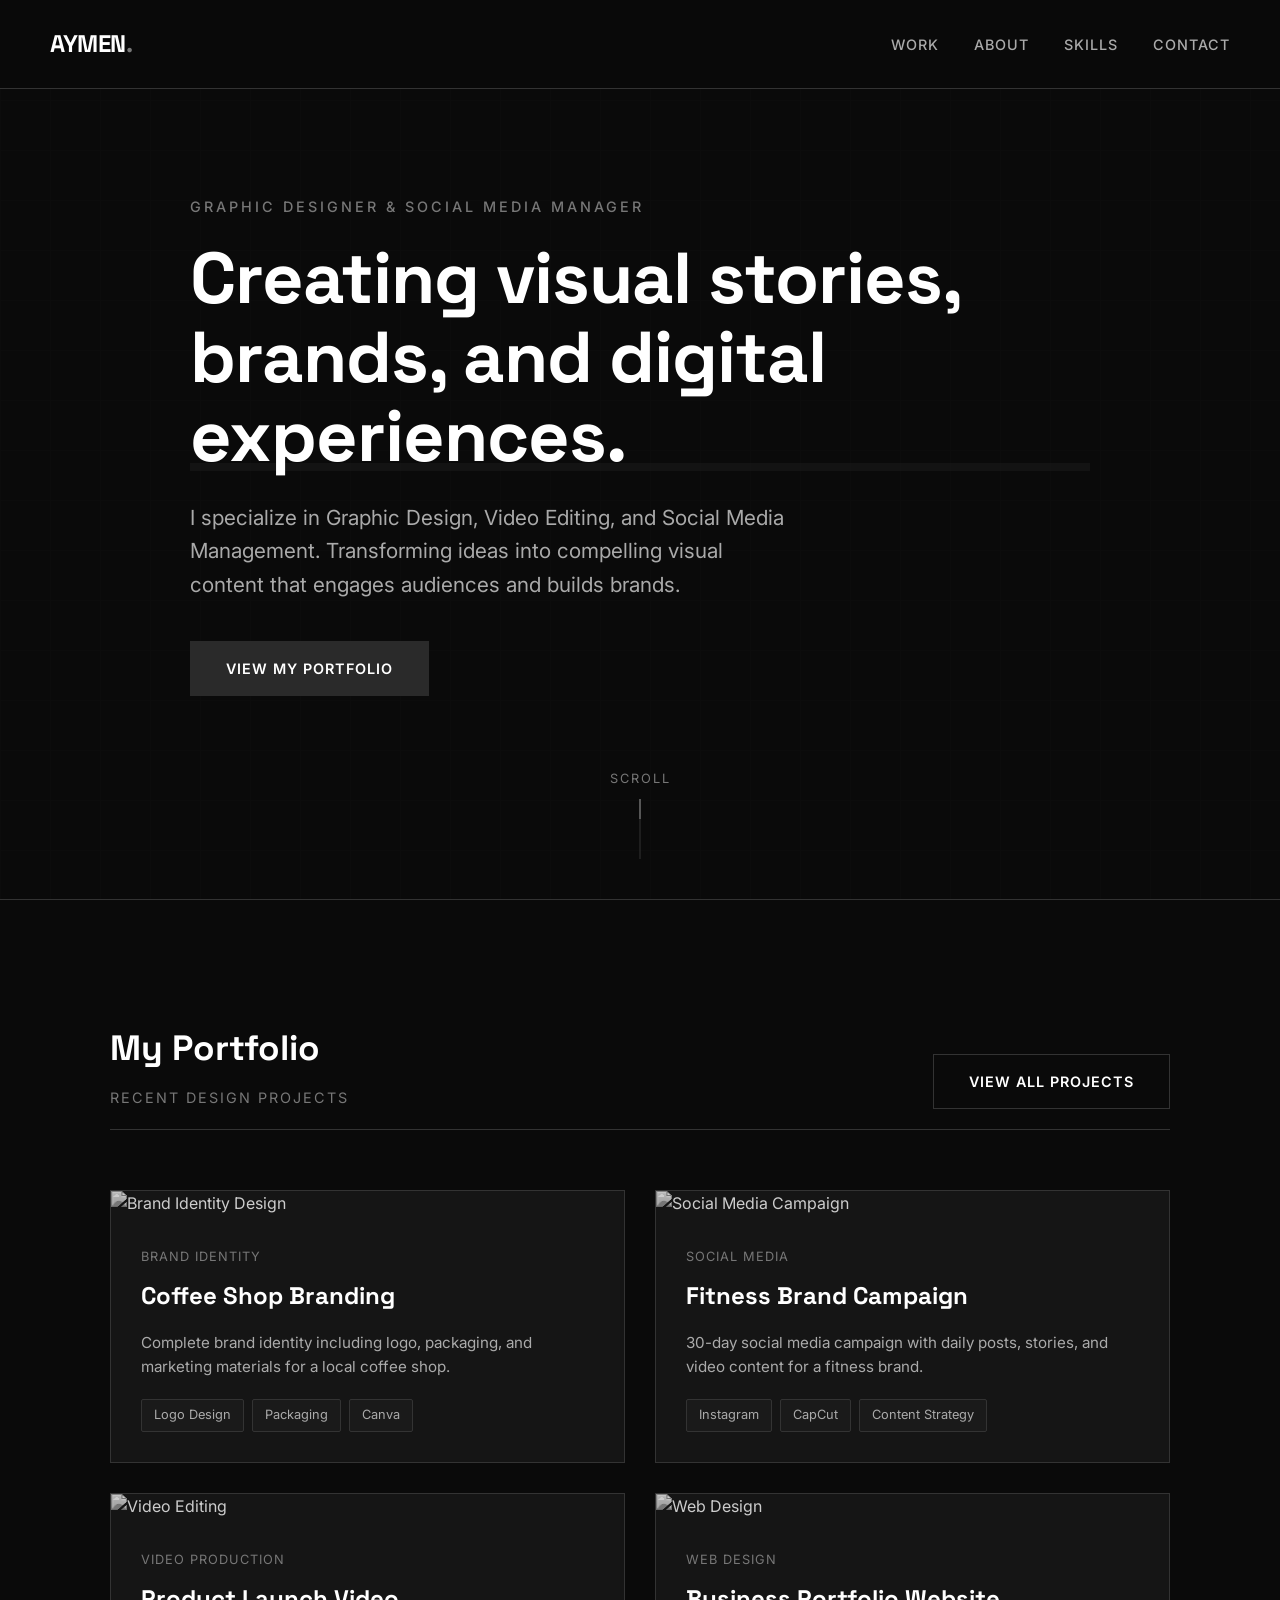
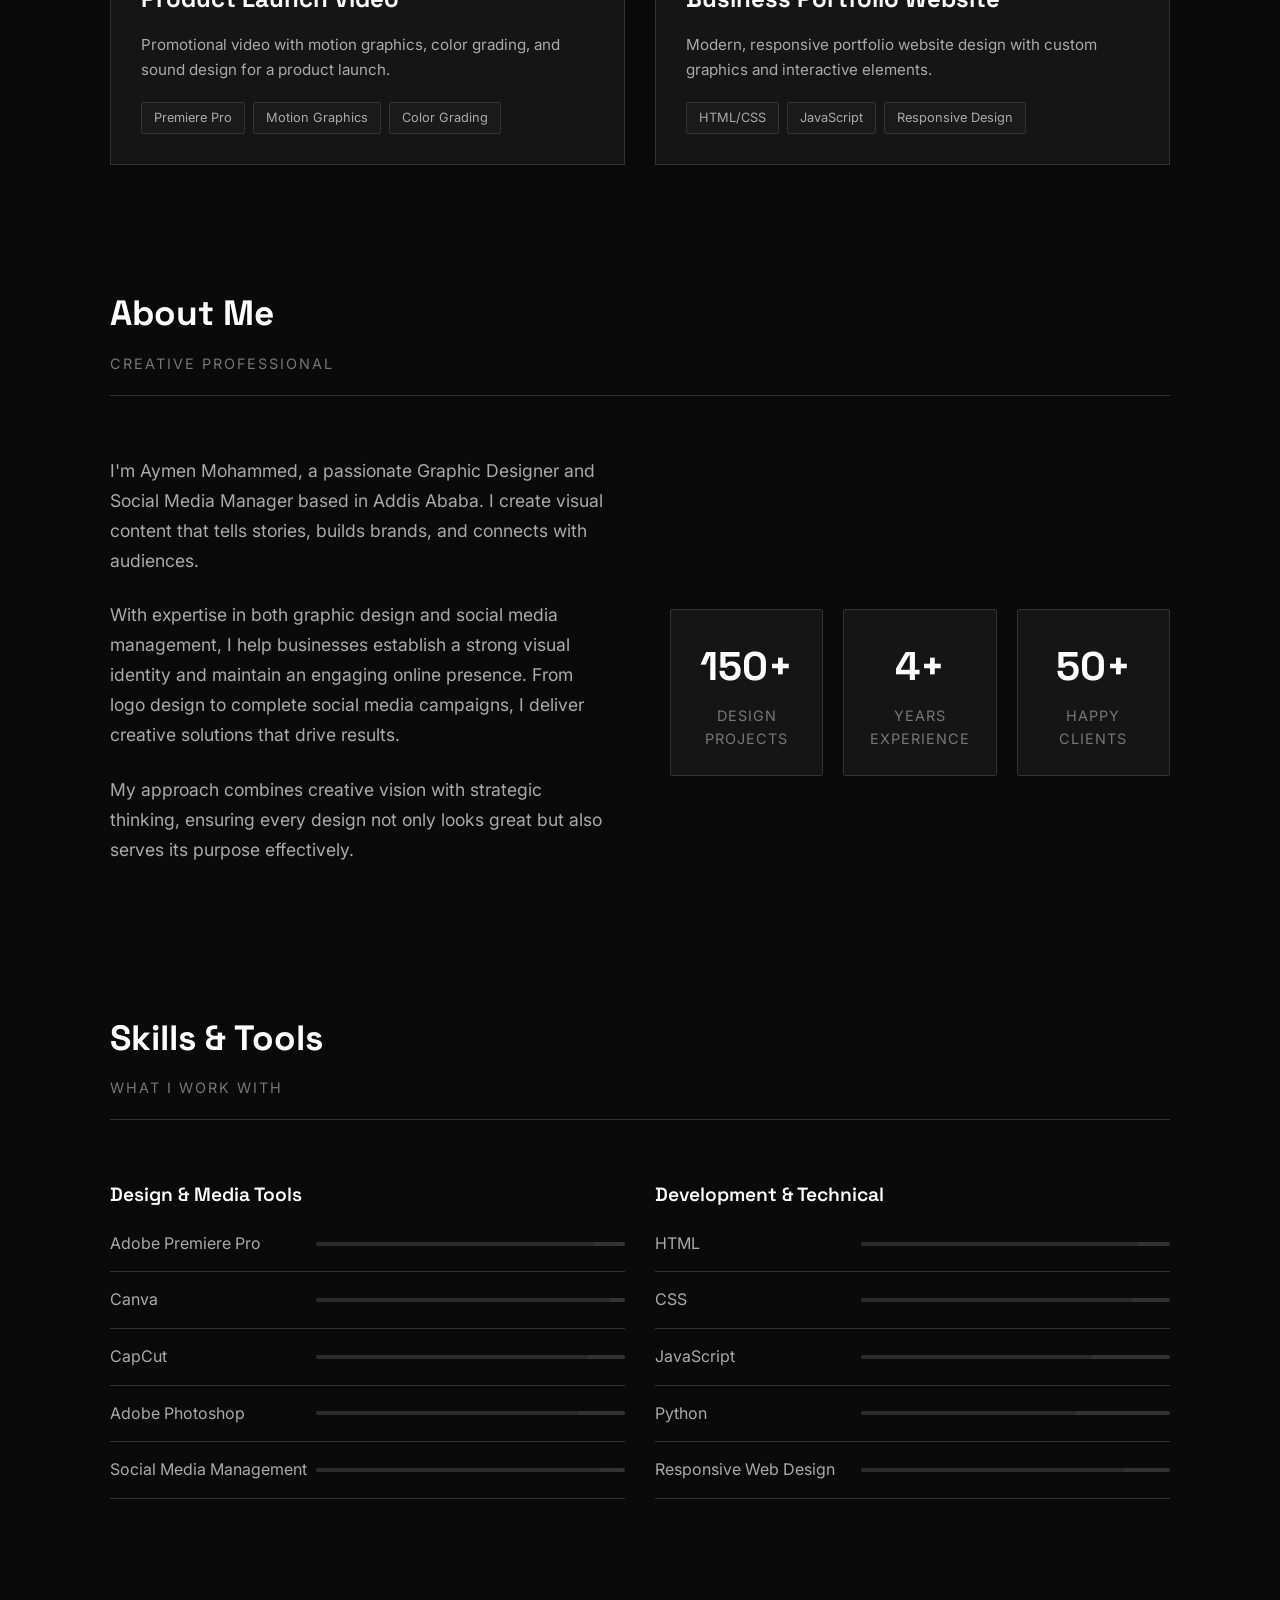
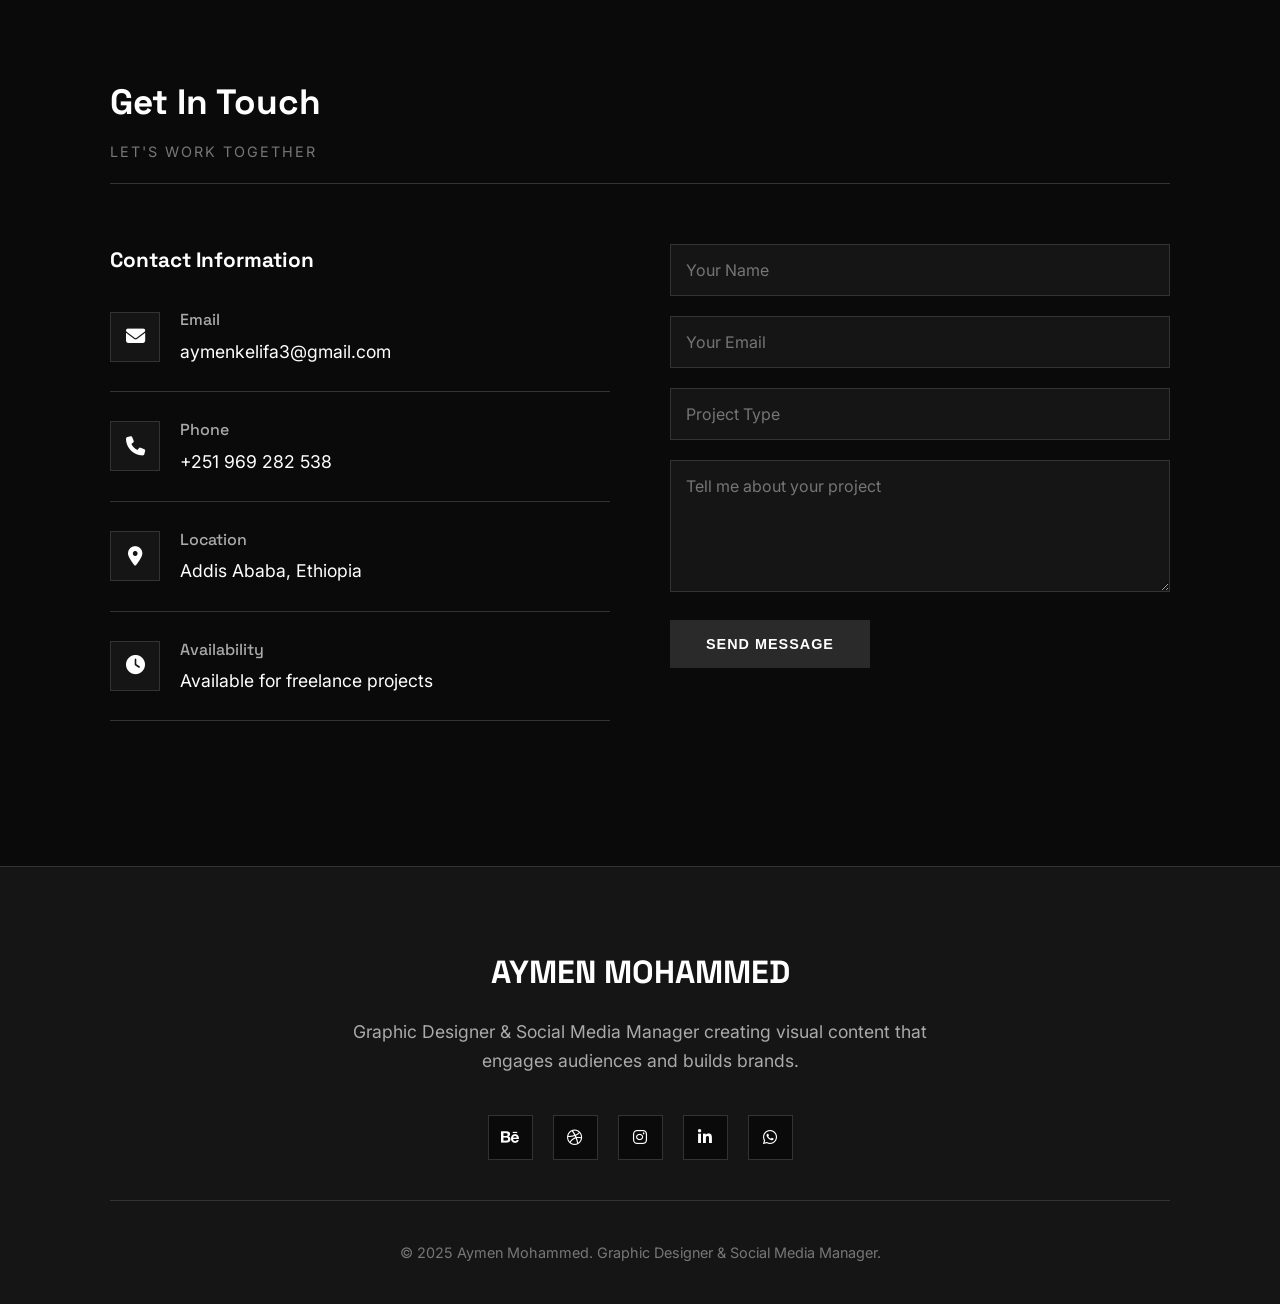
==== index.html @ 3aac5a18 "Add files via upload" ====
<!DOCTYPE html>
<html lang="en">
<head>
  <meta charset="UTF-8" />
  <meta name="viewport" content="width=device-width, initial-scale=1.0" />
  <title>Aymen Mohammed | Graphic Designer & Social Media Manager</title>
  
  <!-- Google Fonts -->
  <link href="https://fonts.googleapis.com/css2?family=Inter:wght@300;400;500;600;700;800&display=swap" rel="stylesheet">
  <link href="https://fonts.googleapis.com/css2?family=Space+Grotesk:wght@400;500;600;700&display=swap" rel="stylesheet">
  <!-- Font Awesome Icons -->
  <link rel="stylesheet" href="https://cdnjs.cloudflare.com/ajax/libs/font-awesome/6.4.0/css/all.min.css">
  
  <style>
    /* ===== MONOCHROMATIC PORTFOLIO CSS ===== */
    
    * {
      margin: 0;
      padding: 0;
      box-sizing: border-box;
    }

    :root {
      --primary: #2a2a2a;
      --primary-light: #3a3a3a;
      --primary-dark: #1a1a1a;
      --accent: #4a4a4a;
      --text-primary: #ffffff;
      --text-secondary: #aaaaaa;
      --text-tertiary: #777777;
      --bg-dark: #0a0a0a;
      --bg-card: #151515;
      --border-color: #333333;
      --shadow-color: rgba(0, 0, 0, 0.3);
      --gradient-primary: linear-gradient(135deg, #2a2a2a 0%, #1a1a1a 100%);
      --gradient-accent: linear-gradient(135deg, #3a3a3a 0%, #2a2a2a 100%);
    }

    body {
      background: var(--bg-dark);
      color: var(--text-primary);
      overflow-x: hidden;
      scroll-behavior: smooth;
      font-family: 'Inter', sans-serif;
      line-height: 1.6;
    }

    h1, h2, h3, h4, .logo {
      font-family: 'Space Grotesk', sans-serif;
      font-weight: 700;
    }

    /* ===== ENHANCED ANIMATIONS ===== */
    
    @keyframes fadeIn {
      from { opacity: 0; transform: translateY(20px); }
      to { opacity: 1; transform: translateY(0); }
    }

    @keyframes fadeInUp {
      from { opacity: 0; transform: translateY(30px); }
      to { opacity: 1; transform: translateY(0); }
    }

    @keyframes slideInLeft {
      from { opacity: 0; transform: translateX(-40px); }
      to { opacity: 1; transform: translateX(0); }
    }

    @keyframes float {
      0%, 100% { transform: translateY(0); }
      50% { transform: translateY(-10px); }
    }

    @keyframes gradientShift {
      0% { background-position: 0% 50%; }
      50% { background-position: 100% 50%; }
      100% { background-position: 0% 50%; }
    }

    @keyframes pulse {
      0%, 100% { opacity: 1; }
      50% { opacity: 0.7; }
    }

    /* ===== LOADING SCREEN ===== */
    
    .loading-screen {
      position: fixed;
      top: 0;
      left: 0;
      width: 100%;
      height: 100%;
      background: var(--bg-dark);
      display: flex;
      flex-direction: column;
      justify-content: center;
      align-items: center;
      z-index: 9999;
      transition: opacity 0.5s, visibility 0.5s;
    }

    .loader {
      width: 50px;
      height: 50px;
      border: 2px solid var(--border-color);
      border-top-color: var(--text-primary);
      border-radius: 50%;
      animation: spin 1s linear infinite;
      margin-bottom: 20px;
    }

    @keyframes spin {
      to { transform: rotate(360deg); }
    }

    .loading-text {
      font-size: 0.9rem;
      color: var(--text-tertiary);
      letter-spacing: 4px;
      text-transform: uppercase;
    }

    /* ===== NAVIGATION ===== */
    
    .navbar {
      position: fixed;
      top: 0;
      width: 100%;
      padding: 25px 50px;
      display: flex;
      justify-content: space-between;
      align-items: center;
      z-index: 1000;
      background: rgba(10, 10, 10, 0.95);
      backdrop-filter: blur(10px);
      border-bottom: 1px solid var(--border-color);
      transition: all 0.3s ease;
    }

    .navbar.scrolled {
      padding: 18px 50px;
      background: rgba(10, 10, 10, 0.98);
    }

    .logo {
      font-size: 1.5rem;
      font-weight: 800;
      color: var(--text-primary);
      text-decoration: none;
      letter-spacing: -0.5px;
    }

    .logo span {
      color: var(--text-tertiary);
    }

    .nav-links {
      display: flex;
      gap: 35px;
    }

    .nav-link {
      color: var(--text-secondary);
      text-decoration: none;
      font-weight: 500;
      font-size: 0.9rem;
      position: relative;
      padding: 5px 0;
      transition: color 0.3s ease;
      text-transform: uppercase;
      letter-spacing: 1px;
    }

    .nav-link::after {
      content: '';
      position: absolute;
      bottom: 0;
      left: 0;
      width: 0;
      height: 1px;
      background: var(--text-primary);
      transition: width 0.3s ease;
    }

    .nav-link:hover {
      color: var(--text-primary);
    }

    .nav-link:hover::after {
      width: 100%;
    }

    /* ===== ENHANCED HEADER ===== */
    
    header {
      background: var(--bg-dark);
      color: var(--text-primary);
      text-align: left;
      display: flex;
      justify-content: center;
      align-items: center;
      height: 100vh;
      padding: 0 50px;
      position: relative;
      overflow: hidden;
      border-bottom: 1px solid var(--border-color);
    }

    .header-content {
      max-width: 900px;
      position: relative;
      z-index: 2;
    }

    .header-subtitle {
      font-size: 0.9rem;
      color: var(--text-tertiary);
      text-transform: uppercase;
      letter-spacing: 3px;
      margin-bottom: 20px;
      font-weight: 500;
    }

    header h1 {
      font-size: 4.5rem;
      font-weight: 800;
      line-height: 1.1;
      margin-bottom: 25px;
      color: var(--text-primary);
      letter-spacing: -1px;
    }

    .header-highlight {
      position: relative;
      display: inline-block;
    }

    .header-highlight::after {
      content: '';
      position: absolute;
      bottom: 5px;
      left: 0;
      width: 100%;
      height: 8px;
      background: var(--primary);
      opacity: 0.3;
      z-index: -1;
    }

    header p {
      font-size: 1.3rem;
      color: var(--text-secondary);
      max-width: 600px;
      margin-bottom: 40px;
      line-height: 1.6;
    }

    /* Background grid pattern */
    .grid-pattern {
      position: absolute;
      top: 0;
      left: 0;
      width: 100%;
      height: 100%;
      background-image: 
        linear-gradient(var(--border-color) 1px, transparent 1px),
        linear-gradient(90deg, var(--border-color) 1px, transparent 1px);
      background-size: 50px 50px;
      opacity: 0.05;
      pointer-events: none;
    }

    /* Scroll indicator */
    .scroll-indicator {
      position: absolute;
      bottom: 40px;
      left: 50%;
      transform: translateX(-50%);
      display: flex;
      flex-direction: column;
      align-items: center;
      color: var(--text-tertiary);
      font-size: 0.8rem;
      text-transform: uppercase;
      letter-spacing: 2px;
      cursor: pointer;
    }

    .scroll-indicator .line {
      width: 1px;
      height: 60px;
      background: var(--border-color);
      margin-top: 10px;
      position: relative;
      overflow: hidden;
    }

    .scroll-indicator .line::after {
      content: '';
      position: absolute;
      top: 0;
      left: 0;
      width: 100%;
      height: 20px;
      background: var(--text-primary);
      animation: scrollLine 2s infinite;
    }

    @keyframes scrollLine {
      0% { top: -20px; }
      100% { top: 60px; }
    }

    /* ===== SECTIONS ===== */
    
    .section {
      max-width: 1100px;
      margin: 120px auto;
      padding: 0 20px;
      opacity: 0;
      transform: translateY(40px);
      transition: all 0.8s cubic-bezier(0.215, 0.61, 0.355, 1);
    }

    .section.visible {
      opacity: 1;
      transform: translateY(0);
    }

    .section-header {
      display: flex;
      justify-content: space-between;
      align-items: flex-end;
      margin-bottom: 60px;
      border-bottom: 1px solid var(--border-color);
      padding-bottom: 20px;
    }

    .section h2 {
      font-size: 2.2rem;
      font-weight: 800;
      color: var(--text-primary);
    }

    .section-subtitle {
      color: var(--text-tertiary);
      font-size: 0.9rem;
      text-transform: uppercase;
      letter-spacing: 2px;
      margin-top: 10px;
    }

    /* ===== ABOUT SECTION ===== */
    
    .about-content {
      display: grid;
      grid-template-columns: 1fr 1fr;
      gap: 60px;
      align-items: center;
    }

    .about-text p {
      font-size: 1.1rem;
      color: var(--text-secondary);
      margin-bottom: 25px;
      line-height: 1.7;
    }

    .stats-grid {
      display: grid;
      grid-template-columns: repeat(3, 1fr);
      gap: 20px;
      margin-top: 40px;
    }

    .stat-item {
      text-align: center;
      padding: 25px 15px;
      background: var(--bg-card);
      border: 1px solid var(--border-color);
      border-radius: 2px;
      transition: all 0.3s ease;
    }

    .stat-item:hover {
      transform: translateY(-5px);
      border-color: var(--primary-light);
    }

    .stat-number {
      font-size: 2.5rem;
      font-weight: 800;
      color: var(--text-primary);
      margin-bottom: 5px;
      font-family: 'Space Grotesk', sans-serif;
    }

    .stat-label {
      font-size: 0.9rem;
      color: var(--text-tertiary);
      text-transform: uppercase;
      letter-spacing: 1px;
    }

    /* ===== SKILLS SECTION ===== */
    
    .skills-grid {
      display: grid;
      grid-template-columns: repeat(2, 1fr);
      gap: 30px;
    }

    .skill-category {
      margin-bottom: 40px;
    }

    .skill-category h3 {
      font-size: 1.2rem;
      margin-bottom: 20px;
      color: var(--text-primary);
      font-weight: 600;
    }

    .skill-item {
      display: flex;
      justify-content: space-between;
      align-items: center;
      margin-bottom: 15px;
      padding-bottom: 15px;
      border-bottom: 1px solid var(--border-color);
    }

    .skill-name {
      color: var(--text-secondary);
      font-size: 1rem;
    }

    .skill-bar {
      width: 60%;
      height: 4px;
      background: var(--border-color);
      border-radius: 2px;
      overflow: hidden;
    }

    .skill-level {
      height: 100%;
      background: var(--primary);
      border-radius: 2px;
      transform-origin: left;
      transform: scaleX(0);
      transition: transform 1.5s ease;
    }

    .section.visible .skill-level {
      transform: scaleX(1);
    }

    /* ===== PROJECTS SECTION ===== */
    
    .project-grid {
      display: grid;
      grid-template-columns: repeat(2, 1fr);
      gap: 30px;
    }

    .project-card {
      background: var(--bg-card);
      border: 1px solid var(--border-color);
      transition: all 0.4s ease;
      overflow: hidden;
      position: relative;
    }

    .project-card:hover {
      transform: translateY(-10px);
      border-color: var(--primary-light);
    }

    .project-image {
      width: 100%;
      height: 250px;
      object-fit: cover;
      filter: grayscale(100%) brightness(0.8);
      transition: all 0.5s ease;
    }

    .project-card:hover .project-image {
      filter: grayscale(0%) brightness(1);
    }

    .project-content {
      padding: 30px;
    }

    .project-category {
      color: var(--text-tertiary);
      font-size: 0.8rem;
      text-transform: uppercase;
      letter-spacing: 1px;
      margin-bottom: 10px;
      display: block;
    }

    .project-title {
      font-size: 1.5rem;
      color: var(--text-primary);
      margin-bottom: 15px;
      font-weight: 700;
    }

    .project-description {
      color: var(--text-secondary);
      font-size: 0.95rem;
      line-height: 1.6;
      margin-bottom: 20px;
    }

    .project-tags {
      display: flex;
      flex-wrap: wrap;
      gap: 8px;
    }

    .project-tag {
      background: var(--primary-dark);
      color: var(--text-secondary);
      padding: 5px 12px;
      font-size: 0.8rem;
      border-radius: 2px;
      border: 1px solid var(--border-color);
    }

    /* ===== CONTACT SECTION ===== */
    
    .contact-container {
      display: grid;
      grid-template-columns: 1fr 1fr;
      gap: 60px;
    }

    .contact-info h3 {
      font-size: 1.3rem;
      margin-bottom: 30px;
      color: var(--text-primary);
    }

    .contact-method {
      display: flex;
      align-items: center;
      margin-bottom: 25px;
      padding-bottom: 25px;
      border-bottom: 1px solid var(--border-color);
    }

    .contact-icon {
      width: 50px;
      height: 50px;
      background: var(--bg-card);
      border: 1px solid var(--border-color);
      display: flex;
      align-items: center;
      justify-content: center;
      margin-right: 20px;
      font-size: 1.2rem;
      color: var(--text-primary);
    }

    .contact-details h4 {
      font-size: 1rem;
      margin-bottom: 5px;
      color: var(--text-secondary);
      font-weight: 500;
    }

    .contact-details p {
      color: var(--text-primary);
      font-size: 1.1rem;
    }

    /* Contact Form */
    .contact-form input,
    .contact-form textarea {
      width: 100%;
      padding: 15px;
      margin-bottom: 20px;
      background: var(--bg-card);
      border: 1px solid var(--border-color);
      color: var(--text-primary);
      font-family: 'Inter', sans-serif;
      font-size: 1rem;
      transition: all 0.3s ease;
    }

    .contact-form input:focus,
    .contact-form textarea:focus {
      outline: none;
      border-color: var(--primary-light);
    }

    /* ===== BUTTONS ===== */
    
    .btn {
      display: inline-block;
      padding: 15px 35px;
      background: transparent;
      color: var(--text-primary);
      border: 1px solid var(--border-color);
      font-size: 0.9rem;
      font-weight: 600;
      cursor: pointer;
      transition: all 0.3s ease;
      text-decoration: none;
      text-transform: uppercase;
      letter-spacing: 1px;
      position: relative;
      overflow: hidden;
    }

    .btn:hover {
      background: var(--primary);
      border-color: var(--primary);
      transform: translateY(-3px);
    }

    .btn-primary {
      background: var(--primary);
      border-color: var(--primary);
    }

    .btn-primary:hover {
      background: var(--primary-light);
      border-color: var(--primary-light);
    }

    /* ===== FOOTER ===== */
    
    footer {
      padding: 80px 0 40px;
      background: var(--bg-card);
      border-top: 1px solid var(--border-color);
      text-align: center;
    }

    .footer-content {
      max-width: 1100px;
      margin: 0 auto;
      padding: 0 20px;
    }

    .footer-logo {
      font-size: 2rem;
      font-weight: 800;
      margin-bottom: 20px;
      font-family: 'Space Grotesk', sans-serif;
    }

    .footer-tagline {
      color: var(--text-secondary);
      font-size: 1.1rem;
      max-width: 600px;
      margin: 0 auto 40px;
    }

    .social-links {
      display: flex;
      justify-content: center;
      gap: 20px;
      margin-bottom: 40px;
    }

    .social-link {
      width: 45px;
      height: 45px;
      background: var(--bg-dark);
      border: 1px solid var(--border-color);
      display: flex;
      align-items: center;
      justify-content: center;
      color: var(--text-primary);
      text-decoration: none;
      transition: all 0.3s ease;
    }

    .social-link:hover {
      background: var(--primary);
      transform: translateY(-5px);
    }

    .copyright {
      color: var(--text-tertiary);
      font-size: 0.9rem;
      padding-top: 40px;
      border-top: 1px solid var(--border-color);
    }

    /* ===== RESPONSIVE DESIGN ===== */
    
    @media (max-width: 1024px) {
      header h1 {
        font-size: 3.5rem;
      }
      
      .about-content,
      .contact-container {
        grid-template-columns: 1fr;
      }
      
      .skills-grid {
        grid-template-columns: 1fr;
      }
    }

    @media (max-width: 768px) {
      .navbar {
        padding: 20px 25px;
      }
      
      .nav-links {
        display: none;
      }
      
      header {
        padding: 0 25px;
        text-align: center;
      }
      
      header h1 {
        font-size: 2.8rem;
      }
      
      .header-content {
        text-align: center;
      }
      
      .section {
        margin: 80px auto;
      }
      
      .project-grid {
        grid-template-columns: 1fr;
      }
      
      .stats-grid {
        grid-template-columns: repeat(2, 1fr);
      }
    }

    @media (max-width: 480px) {
      header h1 {
        font-size: 2.2rem;
      }
      
      .section h2 {
        font-size: 1.8rem;
      }
      
      .stats-grid {
        grid-template-columns: 1fr;
      }
      
      .btn {
        padding: 12px 25px;
      }
    }

    /* ===== CUSTOM SCROLLBAR ===== */
    
    ::-webkit-scrollbar {
      width: 10px;
    }

    ::-webkit-scrollbar-track {
      background: var(--bg-card);
    }

    ::-webkit-scrollbar-thumb {
      background: var(--primary);
      border: 2px solid var(--bg-card);
    }

    ::-webkit-scrollbar-thumb:hover {
      background: var(--primary-light);
    }
  </style>
</head>
<body>

  <!-- Loading Screen -->
  <div class="loading-screen">
    <div class="loader"></div>
    <div class="loading-text">Loading</div>
  </div>

  <!-- Navigation -->
  <nav class="navbar">
    <a href="#" class="logo">AYMEN<span>.</span></a>
    <div class="nav-links">
      <a href="#work" class="nav-link">Work</a>
      <a href="#about" class="nav-link">About</a>
      <a href="#skills" class="nav-link">Skills</a>
      <a href="#contact" class="nav-link">Contact</a>
    </div>
  </nav>

  <!-- Header - UPDATED TITLE -->
  <header>
    <div class="grid-pattern"></div>
    <div class="header-content">
      <div class="header-subtitle">Graphic Designer & Social Media Manager</div>
      <h1>Creating visual stories,<br><span class="header-highlight">brands, and digital experiences.</span></h1>
      <p>
        I specialize in Graphic Design, Video Editing, and Social Media Management. 
        Transforming ideas into compelling visual content that engages audiences and builds brands.
      </p>
      <a href="#work" class="btn btn-primary">View My Portfolio</a>
    </div>
    <div class="scroll-indicator">
      Scroll
      <div class="line"></div>
    </div>
  </header>

  <!-- Work Section -->
  <section id="work" class="section">
    <div class="section-header">
      <div>
        <h2>My Portfolio</h2>
        <div class="section-subtitle">Recent Design Projects</div>
      </div>
      <a href="#" class="btn">View All Projects</a>
    </div>
    
    <div class="project-grid">
      <div class="project-card">
        <img src="https://images.unsplash.com/photo-1634942537034-2531766767d1?ixlib=rb-4.0.3&auto=format&fit=crop&w=800&q=80" alt="Brand Identity Design" class="project-image">
        <div class="project-content">
          <span class="project-category">Brand Identity</span>
          <h3 class="project-title">Coffee Shop Branding</h3>
          <p class="project-description">Complete brand identity including logo, packaging, and marketing materials for a local coffee shop.</p>
          <div class="project-tags">
            <span class="project-tag">Logo Design</span>
            <span class="project-tag">Packaging</span>
            <span class="project-tag">Canva</span>
          </div>
        </div>
      </div>
      
      <div class="project-card">
        <img src="https://images.unsplash.com/photo-1611262588024-d12430b98920?ixlib=rb-4.0.3&auto=format&fit=crop&w=800&q=80" alt="Social Media Campaign" class="project-image">
        <div class="project-content">
          <span class="project-category">Social Media</span>
          <h3 class="project-title">Fitness Brand Campaign</h3>
          <p class="project-description">30-day social media campaign with daily posts, stories, and video content for a fitness brand.</p>
          <div class="project-tags">
            <span class="project-tag">Instagram</span>
            <span class="project-tag">CapCut</span>
            <span class="project-tag">Content Strategy</span>
          </div>
        </div>
      </div>
      
      <div class="project-card">
        <img src="https://images.unsplash.com/photo-1558655146-9f40138edfeb?ixlib=rb-4.0.3&auto=format&fit=crop&w=800&q=80" alt="Video Editing" class="project-image">
        <div class="project-content">
          <span class="project-category">Video Production</span>
          <h3 class="project-title">Product Launch Video</h3>
          <p class="project-description">Promotional video with motion graphics, color grading, and sound design for a product launch.</p>
          <div class="project-tags">
            <span class="project-tag">Premiere Pro</span>
            <span class="project-tag">Motion Graphics</span>
            <span class="project-tag">Color Grading</span>
          </div>
        </div>
      </div>
      
      <div class="project-card">
        <img src="https://images.unsplash.com/photo-1561070791-2526d30994b5?ixlib=rb-4.0.3&auto=format&fit=crop&w=800&q=80" alt="Web Design" class="project-image">
        <div class="project-content">
          <span class="project-category">Web Design</span>
          <h3 class="project-title">Business Portfolio Website</h3>
          <p class="project-description">Modern, responsive portfolio website design with custom graphics and interactive elements.</p>
          <div class="project-tags">
            <span class="project-tag">HTML/CSS</span>
            <span class="project-tag">JavaScript</span>
            <span class="project-tag">Responsive Design</span>
          </div>
        </div>
      </div>
    </div>
  </section>

  <!-- About Section - UPDATED BIO -->
  <section id="about" class="section">
    <div class="section-header">
      <div>
        <h2>About Me</h2>
        <div class="section-subtitle">Creative Professional</div>
      </div>
    </div>
    
    <div class="about-content">
      <div class="about-text">
        <p>
          I'm Aymen Mohammed, a passionate Graphic Designer and Social Media Manager based in Addis Ababa. 
          I create visual content that tells stories, builds brands, and connects with audiences.
        </p>
        <p>
          With expertise in both graphic design and social media management, I help businesses 
          establish a strong visual identity and maintain an engaging online presence. From logo 
          design to complete social media campaigns, I deliver creative solutions that drive results.
        </p>
        <p>
          My approach combines creative vision with strategic thinking, ensuring every design 
          not only looks great but also serves its purpose effectively.
        </p>
      </div>
      
      <div>
        <div class="stats-grid">
          <div class="stat-item">
            <div class="stat-number">150+</div>
            <div class="stat-label">Design Projects</div>
          </div>
          <div class="stat-item">
            <div class="stat-number">4+</div>
            <div class="stat-label">Years Experience</div>
          </div>
          <div class="stat-item">
            <div class="stat-number">50+</div>
            <div class="stat-label">Happy Clients</div>
          </div>
        </div>
      </div>
    </div>
  </section>

  <!-- Skills Section - UPDATED WITH YOUR SKILLS -->
  <section id="skills" class="section">
    <div class="section-header">
      <div>
        <h2>Skills & Tools</h2>
        <div class="section-subtitle">What I Work With</div>
      </div>
    </div>
    
    <div class="skills-grid">
      <div class="skill-category">
        <h3>Design & Media Tools</h3>
        <div class="skill-item">
          <span class="skill-name">Adobe Premiere Pro</span>
          <div class="skill-bar">
            <div class="skill-level" style="width: 90%"></div>
          </div>
        </div>
        <div class="skill-item">
          <span class="skill-name">Canva</span>
          <div class="skill-bar">
            <div class="skill-level" style="width: 95%"></div>
          </div>
        </div>
        <div class="skill-item">
          <span class="skill-name">CapCut</span>
          <div class="skill-bar">
            <div class="skill-level" style="width: 88%"></div>
          </div>
        </div>
        <div class="skill-item">
          <span class="skill-name">Adobe Photoshop</span>
          <div class="skill-bar">
            <div class="skill-level" style="width: 85%"></div>
          </div>
        </div>
        <div class="skill-item">
          <span class="skill-name">Social Media Management</span>
          <div class="skill-bar">
            <div class="skill-level" style="width: 92%"></div>
          </div>
        </div>
      </div>
      
      <div class="skill-category">
        <h3>Development & Technical</h3>
        <div class="skill-item">
          <span class="skill-name">HTML</span>
          <div class="skill-bar">
            <div class="skill-level" style="width: 90%"></div>
          </div>
        </div>
        <div class="skill-item">
          <span class="skill-name">CSS</span>
          <div class="skill-bar">
            <div class="skill-level" style="width: 88%"></div>
          </div>
        </div>
        <div class="skill-item">
          <span class="skill-name">JavaScript</span>
          <div class="skill-bar">
            <div class="skill-level" style="width: 75%"></div>
          </div>
        </div>
        <div class="skill-item">
          <span class="skill-name">Python</span>
          <div class="skill-bar">
            <div class="skill-level" style="width: 70%"></div>
          </div>
        </div>
        <div class="skill-item">
          <span class="skill-name">Responsive Web Design</span>
          <div class="skill-bar">
            <div class="skill-level" style="width: 85%"></div>
          </div>
        </div>
      </div>
    </div>
  </section>

  <!-- Contact Section - UPDATED WITH YOUR PHONE NUMBER -->
  <section id="contact" class="section">
    <div class="section-header">
      <div>
        <h2>Get In Touch</h2>
        <div class="section-subtitle">Let's Work Together</div>
      </div>
    </div>
    
    <div class="contact-container">
      <div class="contact-info">
        <h3>Contact Information</h3>
        
        <div class="contact-method">
          <div class="contact-icon">
            <i class="fas fa-envelope"></i>
          </div>
          <div class="contact-details">
            <h4>Email</h4>
            <p>aymenkelifa3@gmail.com</p>
          </div>
        </div>
        
        <div class="contact-method">
          <div class="contact-icon">
            <i class="fas fa-phone"></i>
          </div>
          <div class="contact-details">
            <h4>Phone</h4>
            <p>+251 969 282 538</p>
          </div>
        </div>
        
        <div class="contact-method">
          <div class="contact-icon">
            <i class="fas fa-map-marker-alt"></i>
          </div>
          <div class="contact-details">
            <h4>Location</h4>
            <p>Addis Ababa, Ethiopia</p>
          </div>
        </div>
        
        <div class="contact-method">
          <div class="contact-icon">
            <i class="fas fa-clock"></i>
          </div>
          <div class="contact-details">
            <h4>Availability</h4>
            <p>Available for freelance projects</p>
          </div>
        </div>
      </div>
      
      <div class="contact-form">
        <form id="contactForm">
          <input type="text" placeholder="Your Name" required>
          <input type="email" placeholder="Your Email" required>
          <input type="text" placeholder="Project Type" required>
          <textarea rows="5" placeholder="Tell me about your project" required></textarea>
          <button type="submit" class="btn btn-primary">Send Message</button>
        </form>
      </div>
    </div>
  </section>

  <!-- Footer -->
  <footer>
    <div class="footer-content">
      <div class="footer-logo">AYMEN MOHAMMED</div>
      <p class="footer-tagline">
        Graphic Designer & Social Media Manager creating visual content that engages audiences and builds brands.
      </p>
      
      <div class="social-links">
        <a href="#" class="social-link">
          <i class="fab fa-behance"></i>
        </a>
        <a href="#" class="social-link">
          <i class="fab fa-dribbble"></i>
        </a>
        <a href="#" class="social-link">
          <i class="fab fa-instagram"></i>
        </a>
        <a href="#" class="social-link">
          <i class="fab fa-linkedin-in"></i>
        </a>
        <a href="#" class="social-link">
          <i class="fab fa-whatsapp"></i>
        </a>
      </div>
      
      <div class="copyright">
        © 2025 Aymen Mohammed. Graphic Designer & Social Media Manager.
      </div>
    </div>
  </footer>

  <!-- JavaScript -->
  <script>
    // Remove loading screen when page loads
    window.addEventListener('load', () => {
      setTimeout(() => {
        const loadingScreen = document.querySelector('.loading-screen');
        loadingScreen.style.opacity = '0';
        loadingScreen.style.visibility = 'hidden';
      }, 1000);
    });

    // Scroll animations for sections
    document.addEventListener('DOMContentLoaded', () => {
      const sections = document.querySelectorAll('.section');
      const options = {
        threshold: 0.1
      };

      const observer = new IntersectionObserver((entries, observer) => {
        entries.forEach(entry => {
          if(entry.isIntersecting){
            entry.target.classList.add('visible');
            observer.unobserve(entry.target);
          }
        });
      }, options);

      sections.forEach(section => {
        observer.observe(section);
      });
    });

    // Navbar scroll effect
    window.addEventListener('scroll', () => {
      const navbar = document.querySelector('.navbar');
      if (window.scrollY > 50) {
        navbar.classList.add('scrolled');
      } else {
        navbar.classList.remove('scrolled');
      }
    });

    // Smooth scrolling for navigation links
    document.querySelectorAll('a[href^="#"]').forEach(anchor => {
      anchor.addEventListener('click', function (e) {
        e.preventDefault();
        
        const targetId = this.getAttribute('href');
        if(targetId === '#') return;
        
        const targetElement = document.querySelector(targetId);
        if(targetElement) {
          window.scrollTo({
            top: targetElement.offsetTop - 80,
            behavior: 'smooth'
          });
        }
      });
    });

    // Scroll indicator click
    document.querySelector('.scroll-indicator').addEventListener('click', () => {
      window.scrollTo({
        top: window.innerHeight,
        behavior: 'smooth'
      });
    });

    // Project card hover effect
    document.querySelectorAll('.project-card').forEach(card => {
      card.addEventListener('mouseenter', function() {
        this.style.transform = 'translateY(-10px)';
      });
      
      card.addEventListener('mouseleave', function() {
        this.style.transform = 'translateY(0)';
      });
      
      // Click effect for project cards
      card.addEventListener('click', function() {
        this.style.transform = 'translateY(-5px) scale(0.98)';
        setTimeout(() => {
          this.style.transform = 'translateY(-10px)';
        }, 200);
        // In a real portfolio, this would open a project detail modal
        console.log('Project clicked - would open project details');
      });
    });

    // Form submission
    document.getElementById('contactForm').addEventListener('submit', function(e) {
      e.preventDefault();
      alert('Thank you for your message! I will get back to you within 24 hours.');
      this.reset();
    });

    // Animate skill bars when they become visible
    const skillObserver = new IntersectionObserver((entries) => {
      entries.forEach(entry => {
        if (entry.isIntersecting) {
          const skillLevels = entry.target.querySelectorAll('.skill-level');
          skillLevels.forEach(level => {
            level.style.transform = 'scaleX(1)';
          });
        }
      });
    }, { threshold: 0.5 });

    document.querySelectorAll('.skills-grid').forEach(grid => {
      skillObserver.observe(grid);
    });
  </script>
</body>
</html>
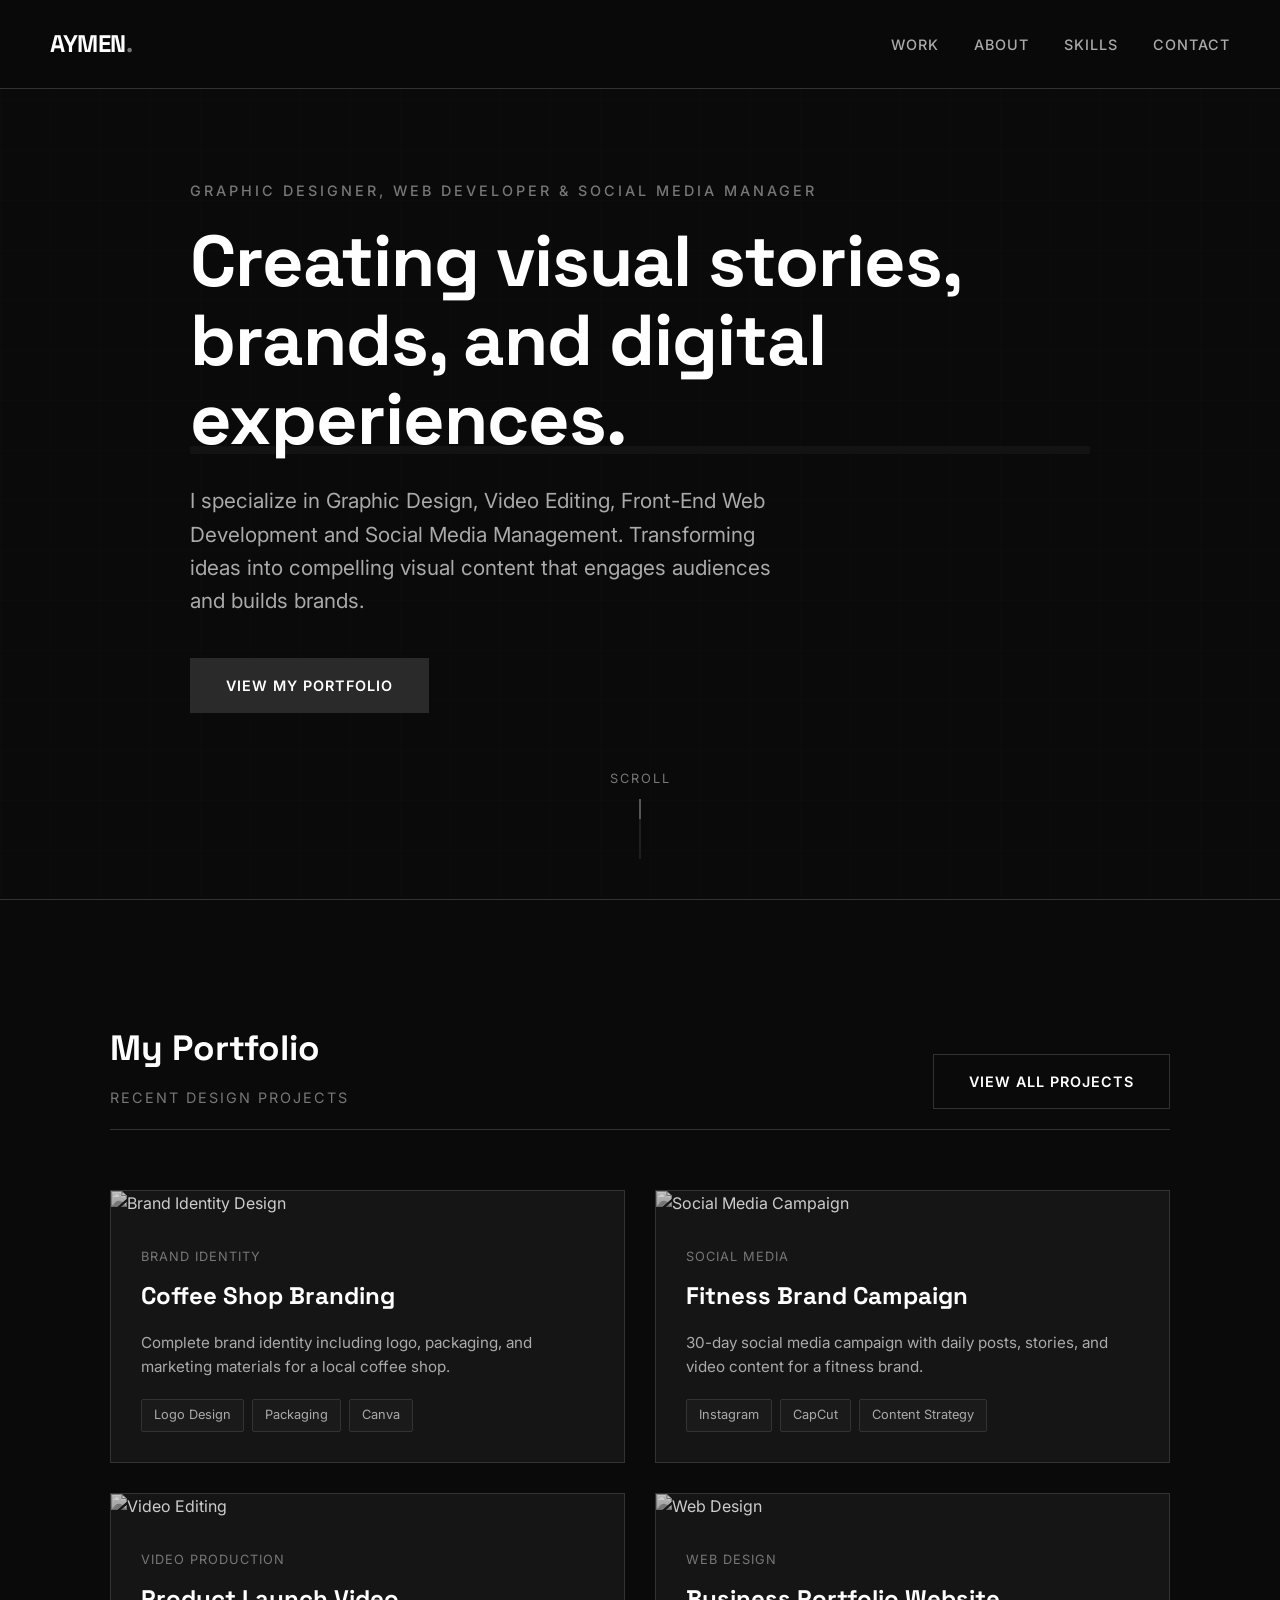
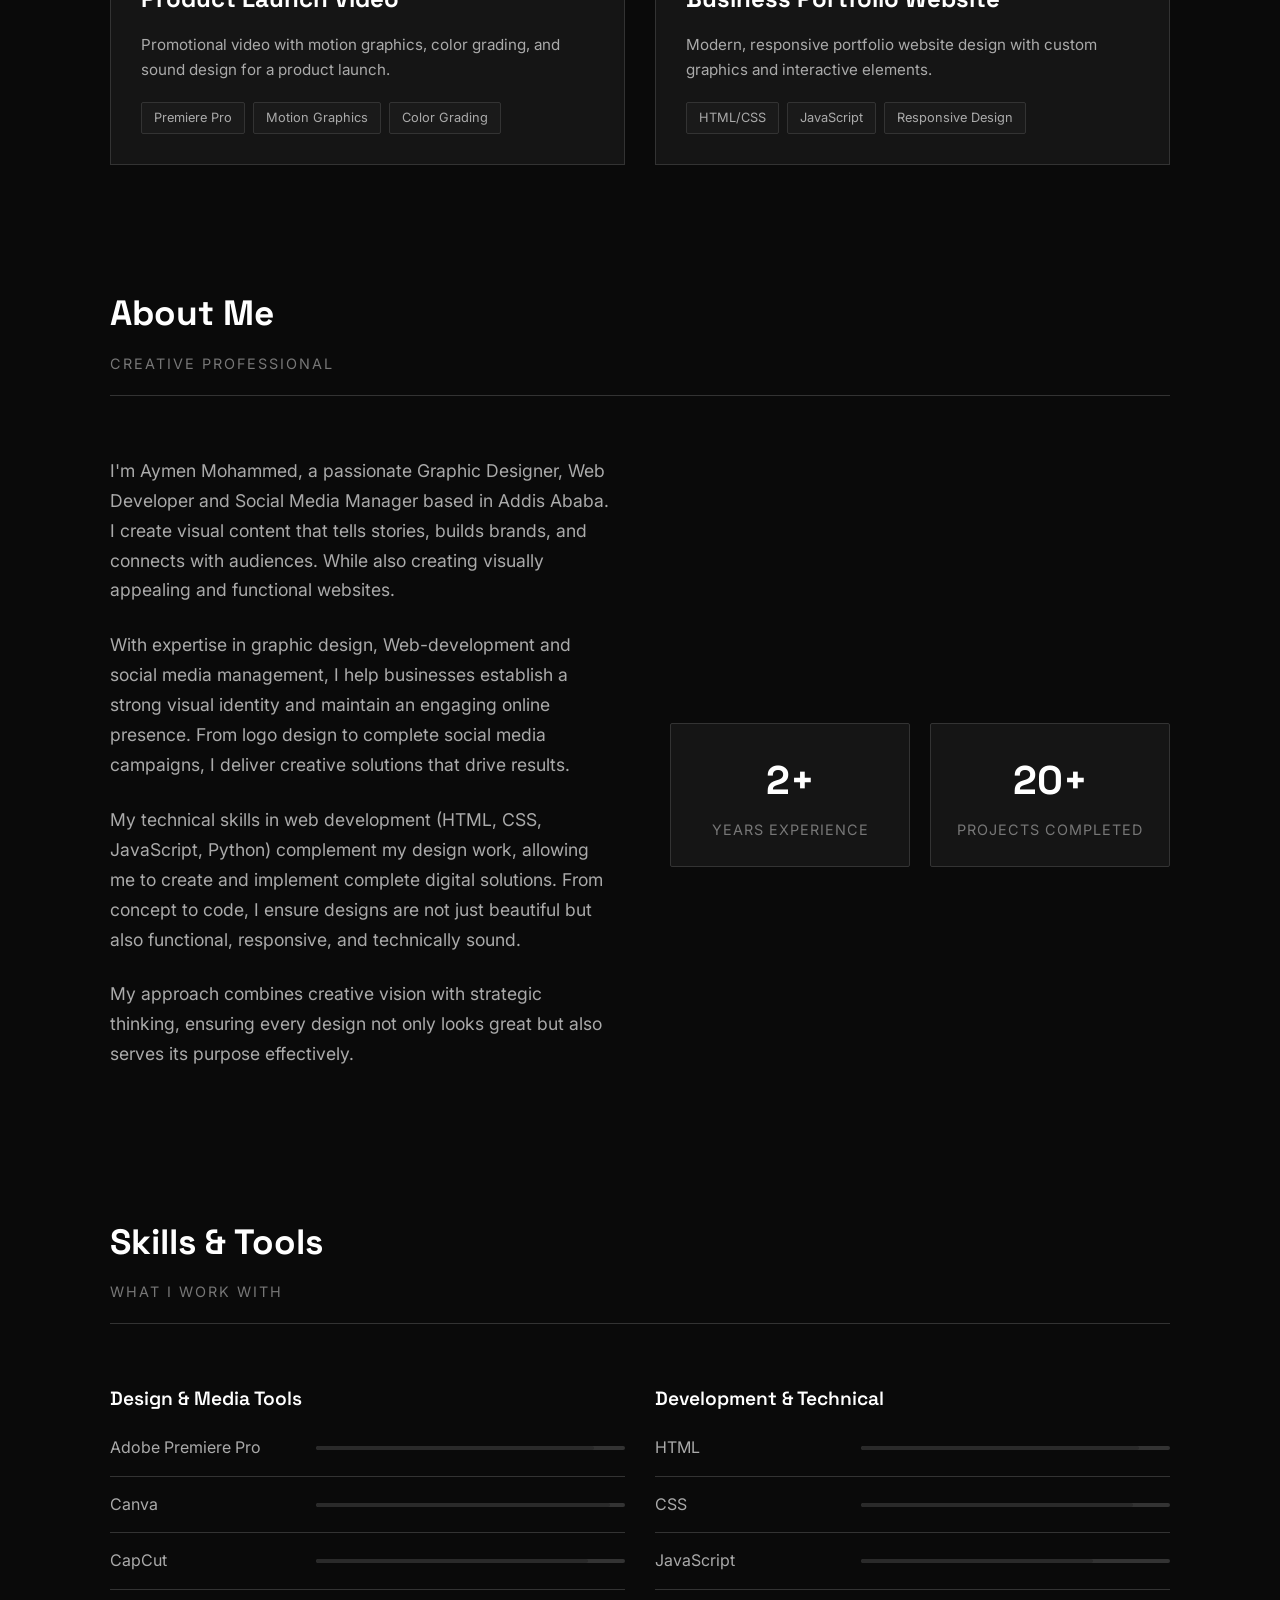
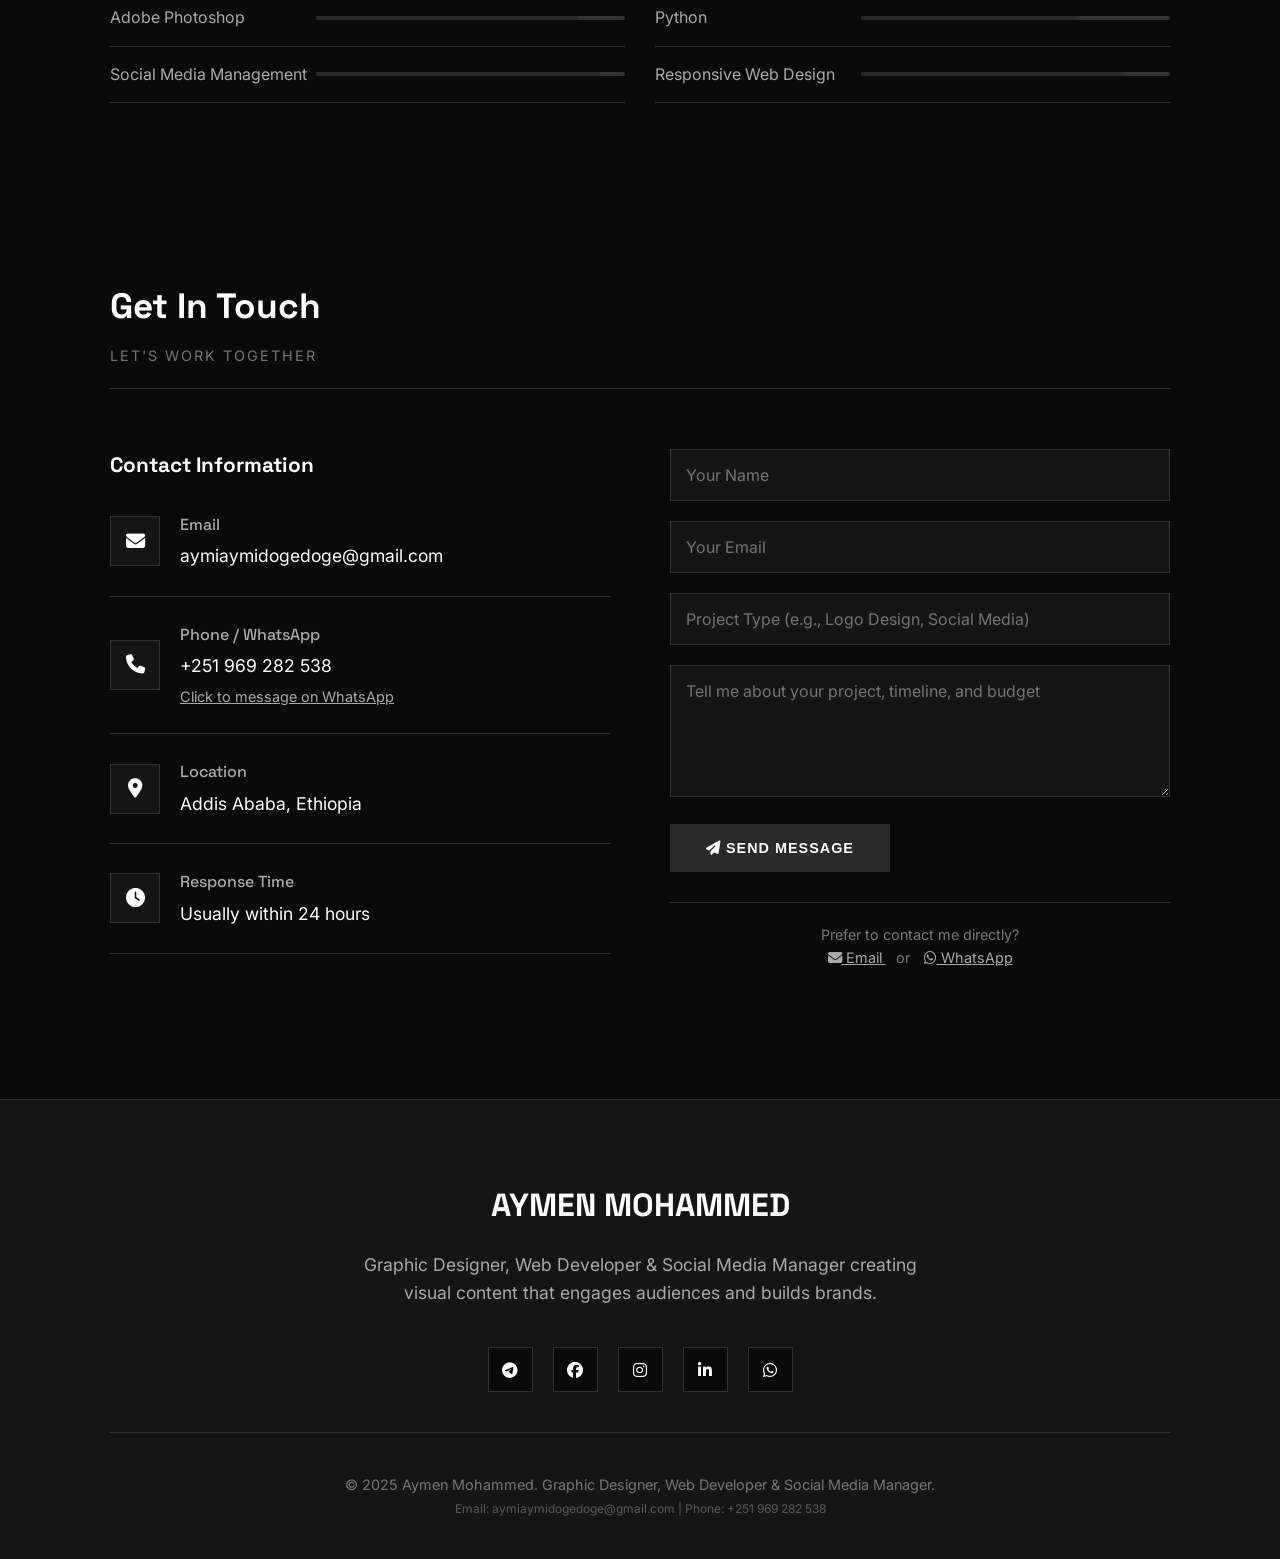
==== commit a30abe27: "Update index.html" ====
--- a/index.html
+++ b/index.html
@@ -3,7 +3,7 @@
 <head>
   <meta charset="UTF-8" />
   <meta name="viewport" content="width=device-width, initial-scale=1.0" />
-  <title>Aymen Mohammed | Graphic Designer & Social Media Manager</title>
+  <title>Aymen Mohammed | Graphic Designer, Web Developer & Social Media Manager</title>
   
   <!-- Google Fonts -->
   <link href="https://fonts.googleapis.com/css2?family=Inter:wght@300;400;500;600;700;800&display=swap" rel="stylesheet">
@@ -369,7 +369,7 @@
 
     .stats-grid {
       display: grid;
-      grid-template-columns: repeat(3, 1fr);
+      grid-template-columns: repeat(2, 1fr);
       gap: 20px;
       margin-top: 40px;
     }
@@ -743,7 +743,7 @@
       }
       
       .stats-grid {
-        grid-template-columns: repeat(2, 1fr);
+        grid-template-columns: repeat(1, 1fr);
       }
     }
 
@@ -754,10 +754,6 @@
       
       .section h2 {
         font-size: 1.8rem;
-      }
-      
-      .stats-grid {
-        grid-template-columns: 1fr;
       }
       
       .btn {
@@ -808,10 +804,10 @@
   <header>
     <div class="grid-pattern"></div>
     <div class="header-content">
-      <div class="header-subtitle">Graphic Designer & Social Media Manager</div>
+      <div class="header-subtitle">Graphic Designer, Web Developer & Social Media Manager</div>
       <h1>Creating visual stories,<br><span class="header-highlight">brands, and digital experiences.</span></h1>
       <p>
-        I specialize in Graphic Design, Video Editing, and Social Media Management. 
+        I specialize in Graphic Design, Video Editing, Front-End Web Development and Social Media Management. 
         Transforming ideas into compelling visual content that engages audiences and builds brands.
       </p>
       <a href="#work" class="btn btn-primary">View My Portfolio</a>
@@ -891,7 +887,7 @@
     </div>
   </section>
 
-  <!-- About Section - UPDATED BIO -->
+  <!-- About Section - UPDATED with only 2+ years -->
   <section id="about" class="section">
     <div class="section-header">
       <div>
@@ -903,13 +899,18 @@
     <div class="about-content">
       <div class="about-text">
         <p>
-          I'm Aymen Mohammed, a passionate Graphic Designer and Social Media Manager based in Addis Ababa. 
-          I create visual content that tells stories, builds brands, and connects with audiences.
+          I'm Aymen Mohammed, a passionate Graphic Designer, Web Developer and Social Media Manager based in Addis Ababa. 
+          I create visual content that tells stories, builds brands, and connects with audiences. While also creating visually appealing and functional websites.
         </p>
         <p>
-          With expertise in both graphic design and social media management, I help businesses 
+          With expertise in graphic design, Web-development and social media management, I help businesses 
           establish a strong visual identity and maintain an engaging online presence. From logo 
           design to complete social media campaigns, I deliver creative solutions that drive results.
+          <p>
+  My technical skills in web development (HTML, CSS, JavaScript, Python) complement my design work, 
+  allowing me to create and implement complete digital solutions. From concept to code, I ensure 
+  designs are not just beautiful but also functional, responsive, and technically sound.
+</p>
         </p>
         <p>
           My approach combines creative vision with strategic thinking, ensuring every design 
@@ -920,16 +921,12 @@
       <div>
         <div class="stats-grid">
           <div class="stat-item">
-            <div class="stat-number">150+</div>
-            <div class="stat-label">Design Projects</div>
+            <div class="stat-number">2+</div>
+            <div class="stat-label">Years Experience</div>
           </div>
           <div class="stat-item">
-            <div class="stat-number">4+</div>
-            <div class="stat-label">Years Experience</div>
-          </div>
-          <div class="stat-item">
-            <div class="stat-number">50+</div>
-            <div class="stat-label">Happy Clients</div>
+            <div class="stat-number">20+</div>
+            <div class="stat-label">Projects Completed</div>
           </div>
         </div>
       </div>
@@ -1016,7 +1013,7 @@
     </div>
   </section>
 
-  <!-- Contact Section - UPDATED WITH YOUR PHONE NUMBER -->
+  <!-- Contact Section - UPDATED WITH YOUR FORMSPREE & NEW EMAIL -->
   <section id="contact" class="section">
     <div class="section-header">
       <div>
@@ -1035,7 +1032,7 @@
           </div>
           <div class="contact-details">
             <h4>Email</h4>
-            <p>aymenkelifa3@gmail.com</p>
+            <p><a href="mailto:aymiaymidogedoge@gmail.com" style="color: inherit; text-decoration: none;">aymiaymidogedoge@gmail.com</a></p>
           </div>
         </div>
         
@@ -1044,8 +1041,13 @@
             <i class="fas fa-phone"></i>
           </div>
           <div class="contact-details">
-            <h4>Phone</h4>
-            <p>+251 969 282 538</p>
+            <h4>Phone / WhatsApp</h4>
+            <p><a href="tel:+251969282538" style="color: inherit; text-decoration: none;">+251 969 282 538</a></p>
+            <p style="font-size: 0.9rem; color: var(--text-tertiary); margin-top: 5px;">
+              <a href="https://wa.me/251969282538" style="color: var(--text-secondary); text-decoration: underline;">
+                Click to message on WhatsApp
+              </a>
+            </p>
           </div>
         </div>
         
@@ -1064,52 +1066,88 @@
             <i class="fas fa-clock"></i>
           </div>
           <div class="contact-details">
-            <h4>Availability</h4>
-            <p>Available for freelance projects</p>
+            <h4>Response Time</h4>
+            <p>Usually within 24 hours</p>
           </div>
         </div>
       </div>
       
       <div class="contact-form">
-        <form id="contactForm">
-          <input type="text" placeholder="Your Name" required>
-          <input type="email" placeholder="Your Email" required>
-          <input type="text" placeholder="Project Type" required>
-          <textarea rows="5" placeholder="Tell me about your project" required></textarea>
-          <button type="submit" class="btn btn-primary">Send Message</button>
+        <!-- Formspree Form - YOUR FORMSPREE URL ADDED -->
+        <form action="https://formspree.io/f/xrbnkdbz" method="POST" id="contactForm">
+          <!-- Required fields with name attributes -->
+          <input type="text" name="name" placeholder="Your Name" required>
+          <input type="email" name="email" placeholder="Your Email" required>
+          <input type="text" name="subject" placeholder="Project Type (e.g., Logo Design, Social Media)" required>
+          <textarea name="message" rows="5" placeholder="Tell me about your project, timeline, and budget" required></textarea>
+          
+          <!-- Formspree hidden fields -->
+          <input type="hidden" name="_subject" value="New Portfolio Contact - Aymen Mohammed">
+          <input type="text" name="_gotcha" style="display:none">
+          
+          <button type="submit" class="btn btn-primary">
+            <i class="fas fa-paper-plane"></i> Send Message
+          </button>
         </form>
+        
+        <!-- Success message (hidden by default) -->
+        <div id="form-success" style="display: none; margin-top: 20px; padding: 15px; background: rgba(42, 42, 42, 0.5); border: 1px solid var(--primary); border-radius: 5px; text-align: center;">
+          <p style="color: var(--text-primary); margin-bottom: 10px;">
+            <i class="fas fa-check-circle" style="color: #4CAF50; font-size: 1.2rem;"></i>
+            <strong>Message Sent Successfully!</strong>
+          </p>
+          <p style="color: var(--text-secondary); font-size: 0.9rem;">
+            Thank you! I'll get back to you within 24 hours.
+          </p>
+        </div>
+        
+        <!-- Alternative contact methods -->
+        <div style="margin-top: 30px; padding-top: 20px; border-top: 1px solid var(--border-color);">
+          <p style="color: var(--text-tertiary); font-size: 0.9rem; text-align: center;">
+            Prefer to contact me directly?<br>
+            <a href="mailto:aymiaymidogedoge@gmail.com" style="color: var(--text-secondary); text-decoration: underline; margin: 0 10px;">
+              <i class="fas fa-envelope"></i> Email
+            </a> 
+            or 
+            <a href="https://wa.me/251969282538" style="color: var(--text-secondary); text-decoration: underline; margin: 0 10px;">
+              <i class="fab fa-whatsapp"></i> WhatsApp
+            </a>
+          </p>
+        </div>
       </div>
     </div>
   </section>
 
-  <!-- Footer -->
+  <!-- Footer - UPDATED WITH SOCIAL LINKS & NEW EMAIL -->
   <footer>
     <div class="footer-content">
       <div class="footer-logo">AYMEN MOHAMMED</div>
       <p class="footer-tagline">
-        Graphic Designer & Social Media Manager creating visual content that engages audiences and builds brands.
+        Graphic Designer, Web Developer & Social Media Manager creating visual content that engages audiences and builds brands.
       </p>
       
       <div class="social-links">
-        <a href="#" class="social-link">
-          <i class="fab fa-behance"></i>
+        <!-- Add your actual social media links here -->
+        <a href="https://telegram.com/yourusername" class="social-link" target="_blank">
+          <i class="fab fa-telegram"></i>
         </a>
-        <a href="#" class="social-link">
-          <i class="fab fa-dribbble"></i>
+        <a href="https://facebook.com/yourusername" class="social-link" target="_blank">
+          <i class="fab fa-facebook"></i>
         </a>
-        <a href="#" class="social-link">
+        <a href="https://instagram.com/yourusername" class="social-link" target="_blank">
           <i class="fab fa-instagram"></i>
         </a>
-        <a href="#" class="social-link">
+        <a href="https://linkedin.com/in/yourusername" class="social-link" target="_blank">
           <i class="fab fa-linkedin-in"></i>
         </a>
-        <a href="#" class="social-link">
+        <a href="https://wa.me/251969282538" class="social-link" target="_blank">
           <i class="fab fa-whatsapp"></i>
         </a>
       </div>
       
       <div class="copyright">
-        © 2025 Aymen Mohammed. Graphic Designer & Social Media Manager.
+        © 2025 Aymen Mohammed. Graphic Designer, Web Developer & Social Media Manager.<br>
+        <small style="opacity: 0.7;">Email: aymiaymidogedoge@gmail.com | Phone: +251 969 282 538</small>
       </div>
     </div>
   </footer>
@@ -1203,11 +1241,47 @@
       });
     });
 
-    // Form submission
-    document.getElementById('contactForm').addEventListener('submit', function(e) {
+    // Form submission with Formspree
+    document.getElementById('contactForm').addEventListener('submit', async function(e) {
       e.preventDefault();
-      alert('Thank you for your message! I will get back to you within 24 hours.');
-      this.reset();
+      
+      // Show loading state
+      const submitBtn = this.querySelector('button[type="submit"]');
+      const originalText = submitBtn.textContent;
+      submitBtn.innerHTML = '<i class="fas fa-spinner fa-spin"></i> Sending...';
+      submitBtn.disabled = true;
+      
+      try {
+        const formData = new FormData(this);
+        const response = await fetch(this.action, {
+          method: 'POST',
+          body: formData,
+          headers: {
+            'Accept': 'application/json'
+          }
+        });
+        
+        if (response.ok) {
+          // Show success message
+          document.getElementById('form-success').style.display = 'block';
+          
+          // Reset form
+          this.reset();
+          
+          // Hide success message after 5 seconds
+          setTimeout(() => {
+            document.getElementById('form-success').style.display = 'none';
+          }, 5000);
+        } else {
+          alert('There was an error sending your message. Please try again or email me directly.');
+        }
+      } catch (error) {
+        alert('Network error. Please check your connection and try again.');
+      } finally {
+        // Reset button state
+        submitBtn.innerHTML = '<i class="fas fa-paper-plane"></i> Send Message';
+        submitBtn.disabled = false;
+      }
     });
 
     // Animate skill bars when they become visible
@@ -1227,4 +1301,4 @@
     });
   </script>
 </body>
-</html>+</html>
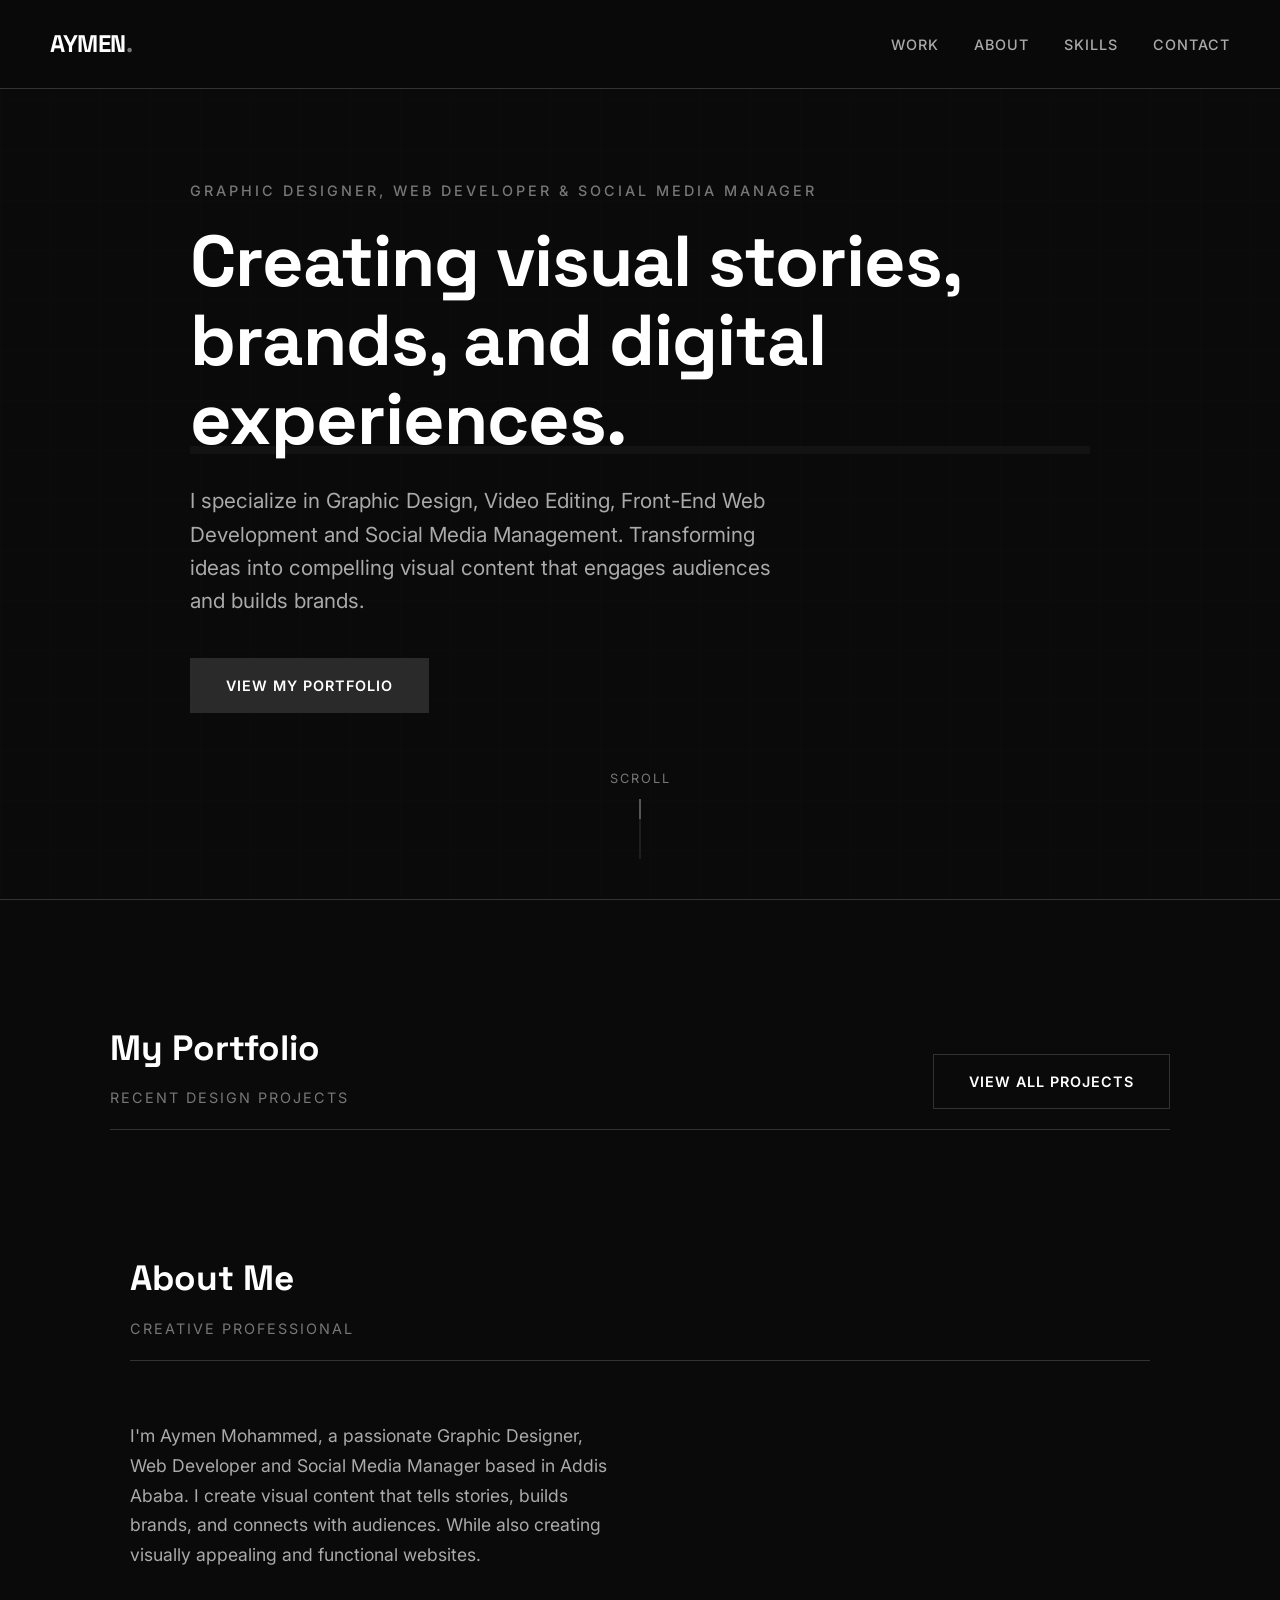
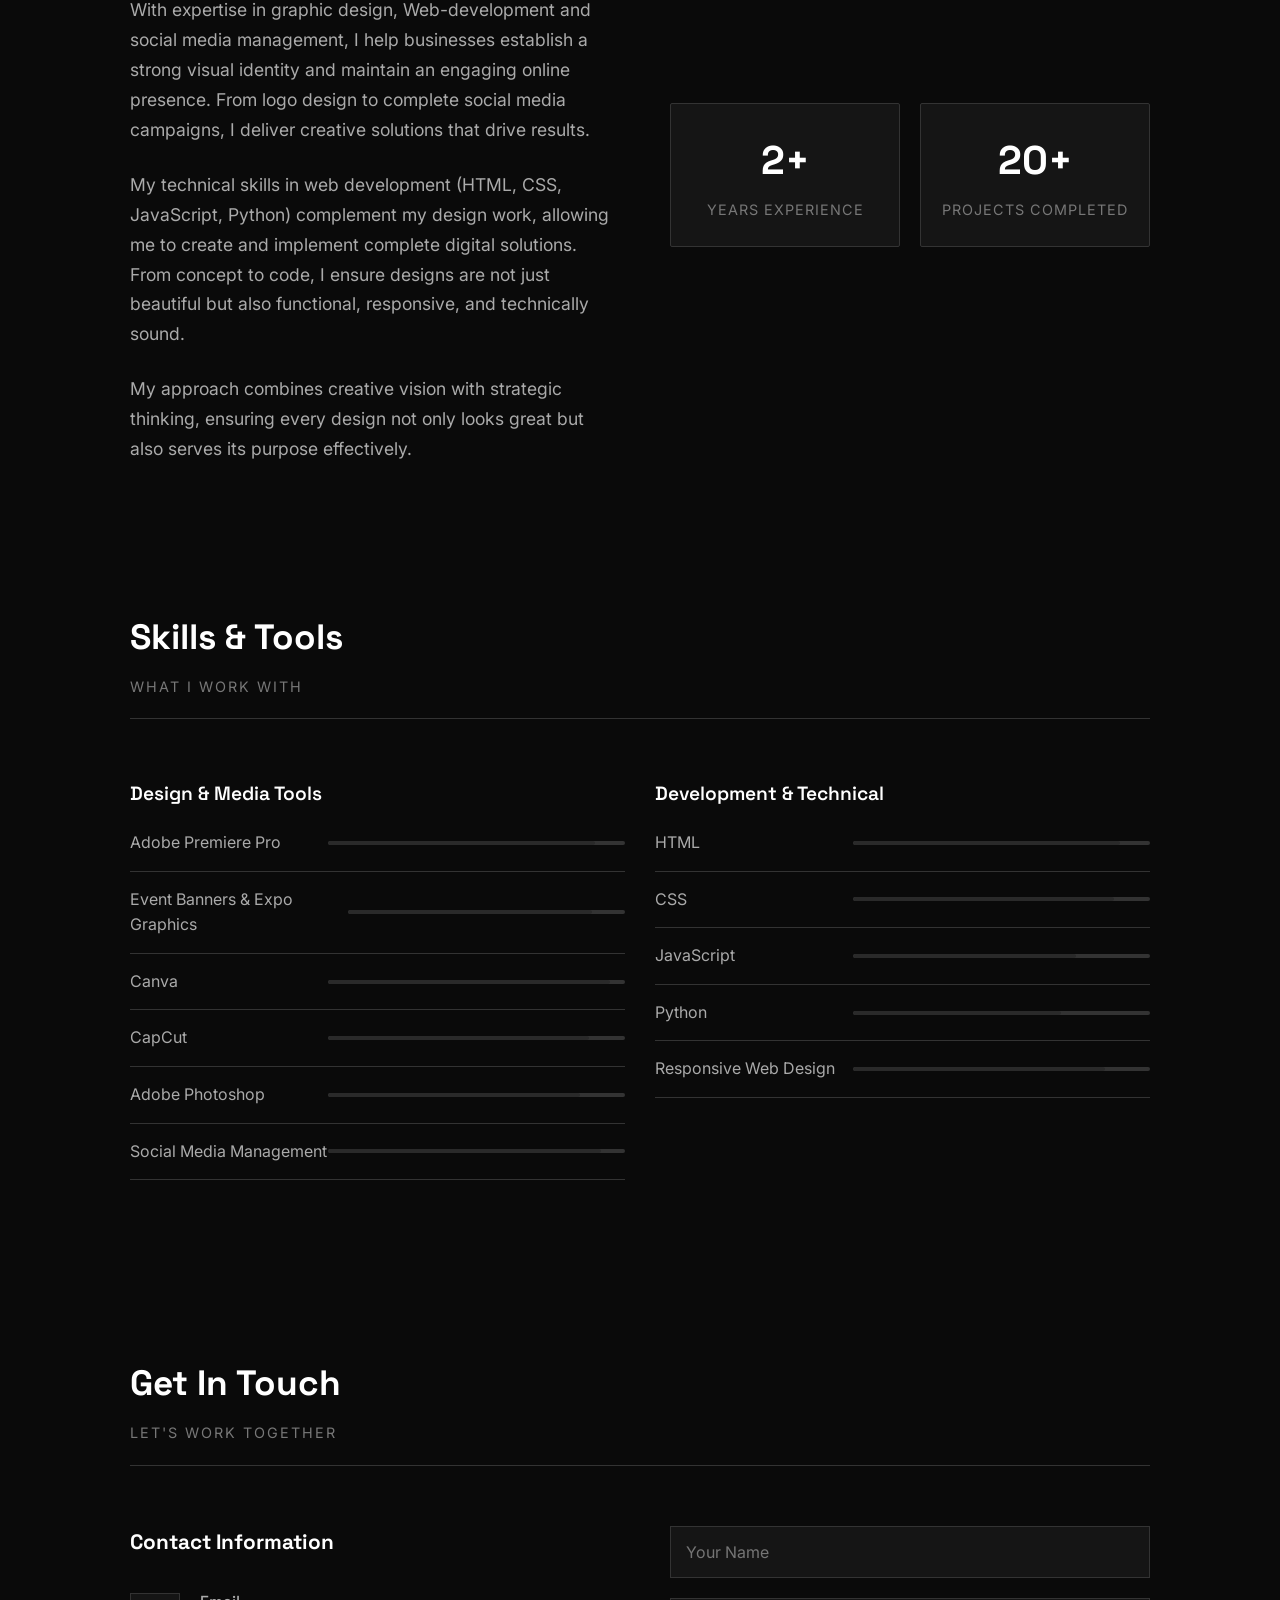
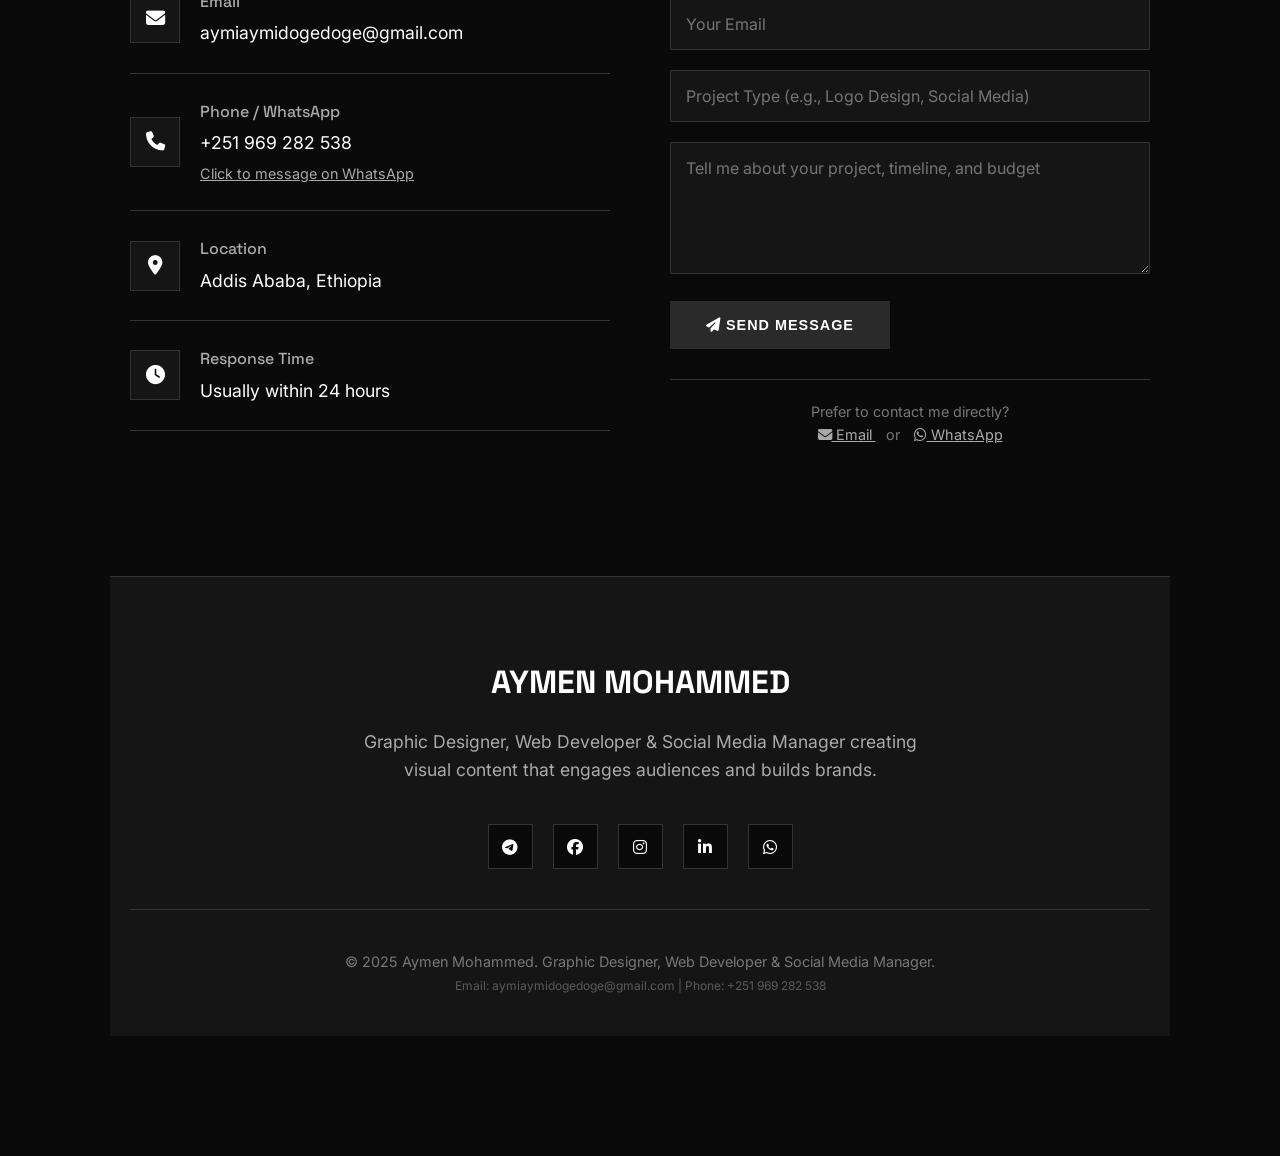
==== commit 23f21946: "index.html" ====
--- a/index.html
+++ b/index.html
@@ -800,7 +800,7 @@
     </div>
   </nav>
 
-  <!-- Header - UPDATED TITLE -->
+  <!-- Header  -->
   <header>
     <div class="grid-pattern"></div>
     <div class="header-content">
@@ -825,69 +825,11 @@
         <h2>My Portfolio</h2>
         <div class="section-subtitle">Recent Design Projects</div>
       </div>
-      <a href="#" class="btn">View All Projects</a>
+      <a href="projects.html" class="btn">View All Projects</a>
     </div>
     
-    <div class="project-grid">
-      <div class="project-card">
-        <img src="https://images.unsplash.com/photo-1634942537034-2531766767d1?ixlib=rb-4.0.3&auto=format&fit=crop&w=800&q=80" alt="Brand Identity Design" class="project-image">
-        <div class="project-content">
-          <span class="project-category">Brand Identity</span>
-          <h3 class="project-title">Coffee Shop Branding</h3>
-          <p class="project-description">Complete brand identity including logo, packaging, and marketing materials for a local coffee shop.</p>
-          <div class="project-tags">
-            <span class="project-tag">Logo Design</span>
-            <span class="project-tag">Packaging</span>
-            <span class="project-tag">Canva</span>
-          </div>
-        </div>
-      </div>
-      
-      <div class="project-card">
-        <img src="https://images.unsplash.com/photo-1611262588024-d12430b98920?ixlib=rb-4.0.3&auto=format&fit=crop&w=800&q=80" alt="Social Media Campaign" class="project-image">
-        <div class="project-content">
-          <span class="project-category">Social Media</span>
-          <h3 class="project-title">Fitness Brand Campaign</h3>
-          <p class="project-description">30-day social media campaign with daily posts, stories, and video content for a fitness brand.</p>
-          <div class="project-tags">
-            <span class="project-tag">Instagram</span>
-            <span class="project-tag">CapCut</span>
-            <span class="project-tag">Content Strategy</span>
-          </div>
-        </div>
-      </div>
-      
-      <div class="project-card">
-        <img src="https://images.unsplash.com/photo-1558655146-9f40138edfeb?ixlib=rb-4.0.3&auto=format&fit=crop&w=800&q=80" alt="Video Editing" class="project-image">
-        <div class="project-content">
-          <span class="project-category">Video Production</span>
-          <h3 class="project-title">Product Launch Video</h3>
-          <p class="project-description">Promotional video with motion graphics, color grading, and sound design for a product launch.</p>
-          <div class="project-tags">
-            <span class="project-tag">Premiere Pro</span>
-            <span class="project-tag">Motion Graphics</span>
-            <span class="project-tag">Color Grading</span>
-          </div>
-        </div>
-      </div>
-      
-      <div class="project-card">
-        <img src="https://images.unsplash.com/photo-1561070791-2526d30994b5?ixlib=rb-4.0.3&auto=format&fit=crop&w=800&q=80" alt="Web Design" class="project-image">
-        <div class="project-content">
-          <span class="project-category">Web Design</span>
-          <h3 class="project-title">Business Portfolio Website</h3>
-          <p class="project-description">Modern, responsive portfolio website design with custom graphics and interactive elements.</p>
-          <div class="project-tags">
-            <span class="project-tag">HTML/CSS</span>
-            <span class="project-tag">JavaScript</span>
-            <span class="project-tag">Responsive Design</span>
-          </div>
-        </div>
-      </div>
-    </div>
-  </section>
-
-  <!-- About Section - UPDATED with only 2+ years -->
+
+  <!-- About Section -->
   <section id="about" class="section">
     <div class="section-header">
       <div>
@@ -933,7 +875,7 @@
     </div>
   </section>
 
-  <!-- Skills Section - UPDATED WITH YOUR SKILLS -->
+  <!-- Skills Section-->
   <section id="skills" class="section">
     <div class="section-header">
       <div>
@@ -952,6 +894,13 @@
           </div>
         </div>
         <div class="skill-item">
+          <span class="skill-name">Event Banners & Expo Graphics</span>
+          <div class="skill-bar">
+            <div class="skill-level" style="width: 88%"></div>
+          </div>
+        </div>
+
+        <div class="skill-item">
           <span class="skill-name">Canva</span>
           <div class="skill-bar">
             <div class="skill-level" style="width: 95%"></div>
@@ -976,6 +925,7 @@
           </div>
         </div>
       </div>
+     
       
       <div class="skill-category">
         <h3>Development & Technical</h3>
@@ -1013,7 +963,7 @@
     </div>
   </section>
 
-  <!-- Contact Section - UPDATED WITH YOUR FORMSPREE & NEW EMAIL -->
+  <!-- Contact-->
   <section id="contact" class="section">
     <div class="section-header">
       <div>
@@ -1073,7 +1023,7 @@
       </div>
       
       <div class="contact-form">
-        <!-- Formspree Form - YOUR FORMSPREE URL ADDED -->
+        <!-- Formspree Form  -->
         <form action="https://formspree.io/f/xrbnkdbz" method="POST" id="contactForm">
           <!-- Required fields with name attributes -->
           <input type="text" name="name" placeholder="Your Name" required>
@@ -1128,7 +1078,7 @@
       
       <div class="social-links">
         <!-- Add your actual social media links here -->
-        <a href="https://telegram.com/yourusername" class="social-link" target="_blank">
+        <a href="https://t.me/lilyado" class="social-link" target="_blank">
           <i class="fab fa-telegram"></i>
         </a>
         <a href="https://facebook.com/yourusername" class="social-link" target="_blank">
@@ -1137,7 +1087,7 @@
         <a href="https://instagram.com/yourusername" class="social-link" target="_blank">
           <i class="fab fa-instagram"></i>
         </a>
-        <a href="https://linkedin.com/in/yourusername" class="social-link" target="_blank">
+        <a href="https://linkedin.com/in/aymen-mohammed-a54943334" class="social-link" target="_blank">
           <i class="fab fa-linkedin-in"></i>
         </a>
         <a href="https://wa.me/251969282538" class="social-link" target="_blank">
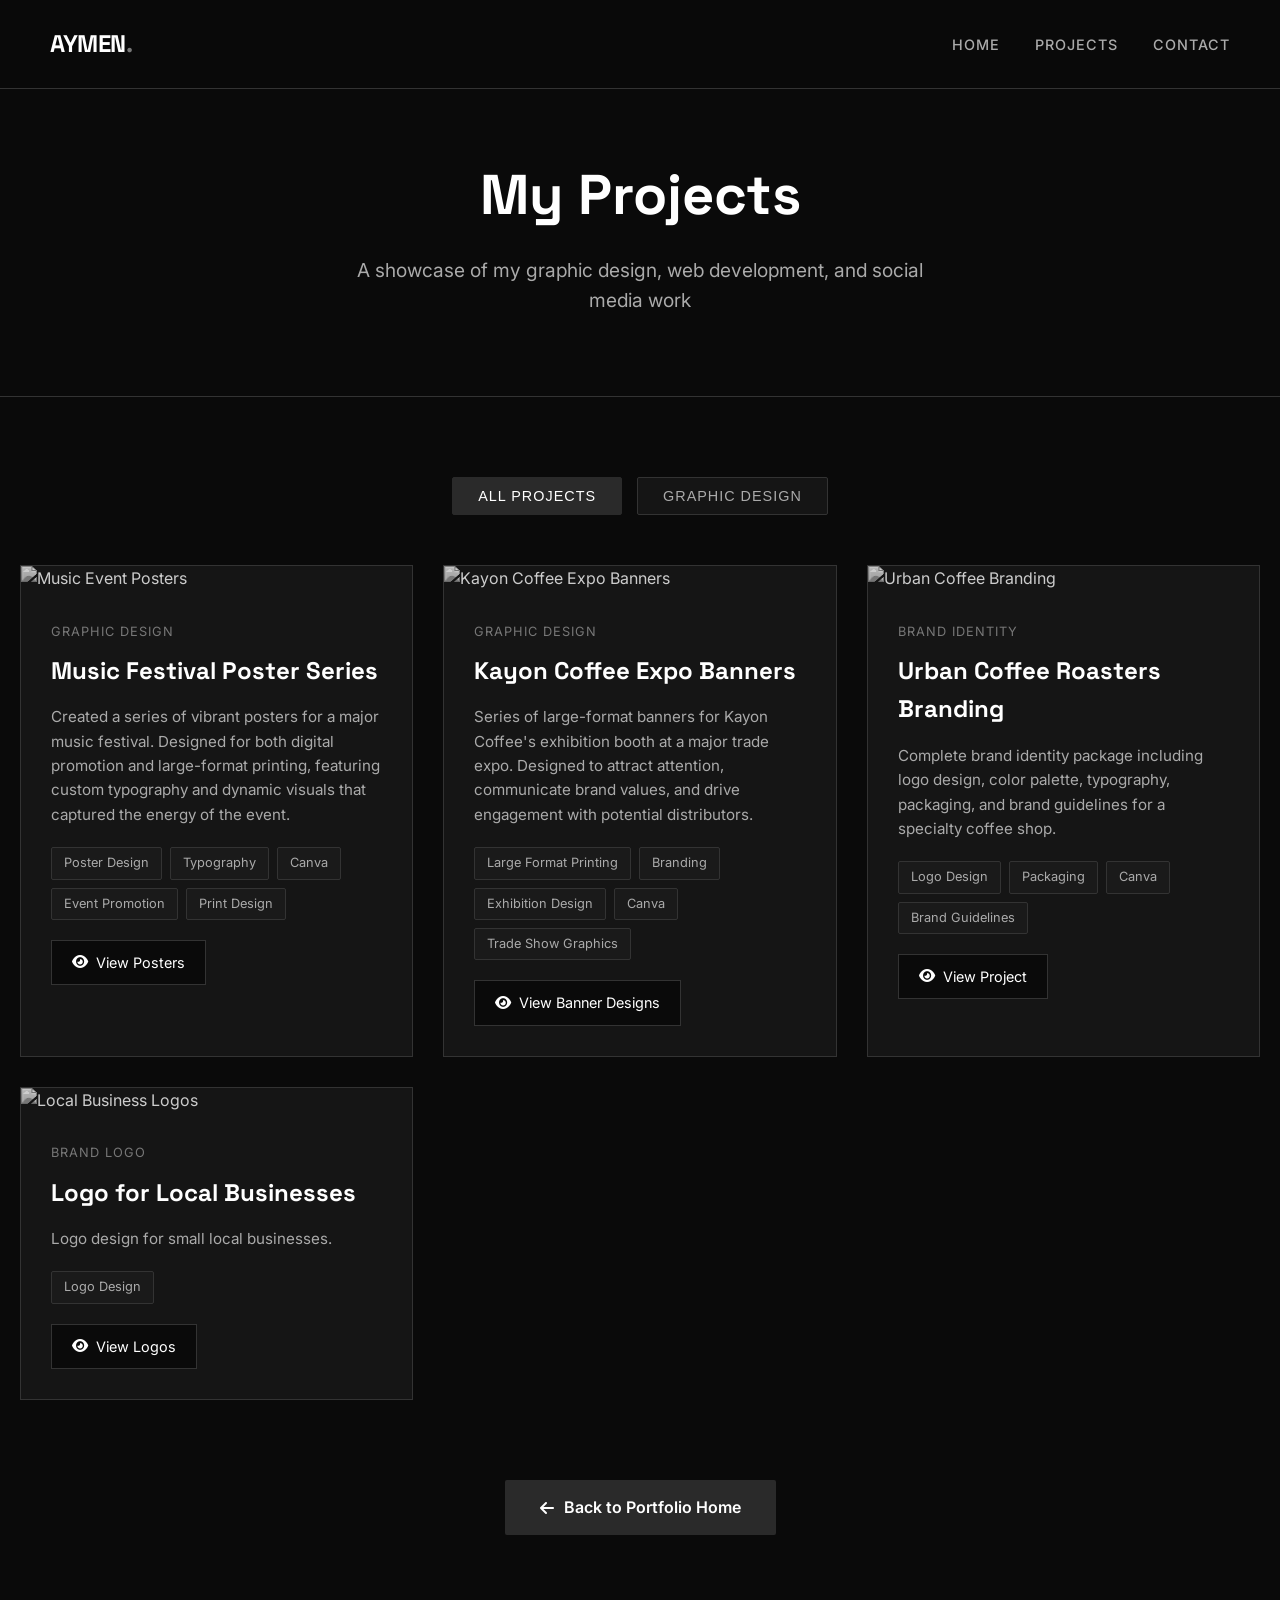
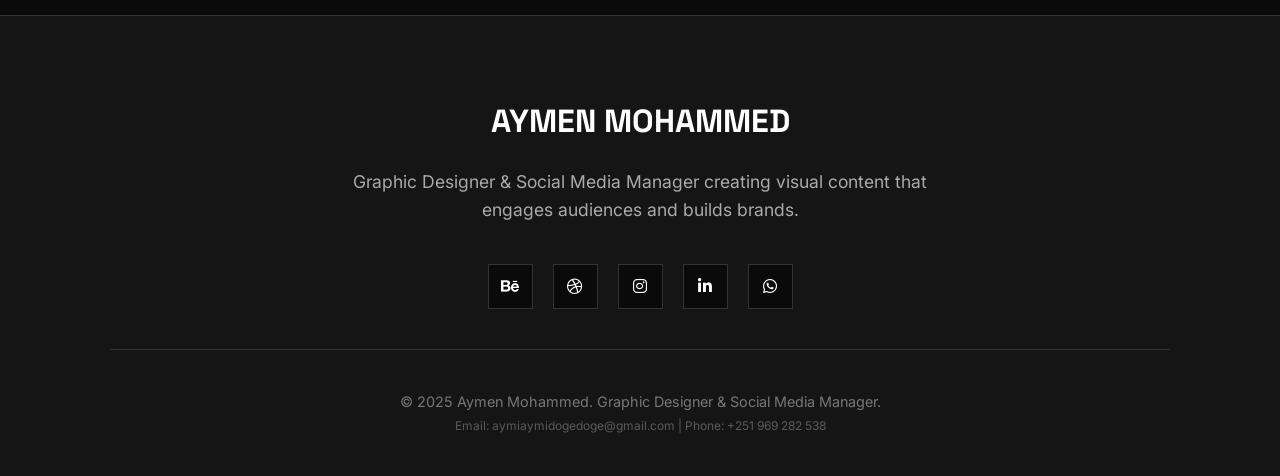
==== commit 9512f9da: "Update index.html" ====
--- a/index.html
+++ b/index.html
@@ -3,7 +3,7 @@
 <head>
   <meta charset="UTF-8" />
   <meta name="viewport" content="width=device-width, initial-scale=1.0" />
-  <title>Aymen Mohammed | Graphic Designer, Web Developer & Social Media Manager</title>
+  <title>My Projects | Aymen Mohammed - Portfolio</title>
   
   <!-- Google Fonts -->
   <link href="https://fonts.googleapis.com/css2?family=Inter:wght@300;400;500;600;700;800&display=swap" rel="stylesheet">
@@ -62,65 +62,6 @@
       to { opacity: 1; transform: translateY(0); }
     }
 
-    @keyframes slideInLeft {
-      from { opacity: 0; transform: translateX(-40px); }
-      to { opacity: 1; transform: translateX(0); }
-    }
-
-    @keyframes float {
-      0%, 100% { transform: translateY(0); }
-      50% { transform: translateY(-10px); }
-    }
-
-    @keyframes gradientShift {
-      0% { background-position: 0% 50%; }
-      50% { background-position: 100% 50%; }
-      100% { background-position: 0% 50%; }
-    }
-
-    @keyframes pulse {
-      0%, 100% { opacity: 1; }
-      50% { opacity: 0.7; }
-    }
-
-    /* ===== LOADING SCREEN ===== */
-    
-    .loading-screen {
-      position: fixed;
-      top: 0;
-      left: 0;
-      width: 100%;
-      height: 100%;
-      background: var(--bg-dark);
-      display: flex;
-      flex-direction: column;
-      justify-content: center;
-      align-items: center;
-      z-index: 9999;
-      transition: opacity 0.5s, visibility 0.5s;
-    }
-
-    .loader {
-      width: 50px;
-      height: 50px;
-      border: 2px solid var(--border-color);
-      border-top-color: var(--text-primary);
-      border-radius: 50%;
-      animation: spin 1s linear infinite;
-      margin-bottom: 20px;
-    }
-
-    @keyframes spin {
-      to { transform: rotate(360deg); }
-    }
-
-    .loading-text {
-      font-size: 0.9rem;
-      color: var(--text-tertiary);
-      letter-spacing: 4px;
-      text-transform: uppercase;
-    }
-
     /* ===== NAVIGATION ===== */
     
     .navbar {
@@ -191,281 +132,74 @@
       width: 100%;
     }
 
-    /* ===== ENHANCED HEADER ===== */
-    
-    header {
+    /* ===== PROJECTS PAGE HEADER ===== */
+    
+    .page-header {
+      padding: 150px 50px 80px;
+      text-align: center;
       background: var(--bg-dark);
-      color: var(--text-primary);
-      text-align: left;
+      border-bottom: 1px solid var(--border-color);
+      position: relative;
+      overflow: hidden;
+    }
+
+    .page-header h1 {
+      font-size: 3.5rem;
+      font-weight: 800;
+      margin-bottom: 15px;
+    }
+
+    .page-header p {
+      font-size: 1.2rem;
+      color: var(--text-secondary);
+      max-width: 600px;
+      margin: 0 auto;
+    }
+
+    /* ===== PROJECTS GRID ===== */
+    
+    .projects-container {
+      max-width: 1300px;
+      margin: 80px auto;
+      padding: 0 20px;
+    }
+
+    .projects-filter {
       display: flex;
       justify-content: center;
-      align-items: center;
-      height: 100vh;
-      padding: 0 50px;
-      position: relative;
-      overflow: hidden;
-      border-bottom: 1px solid var(--border-color);
-    }
-
-    .header-content {
-      max-width: 900px;
-      position: relative;
-      z-index: 2;
-    }
-
-    .header-subtitle {
-      font-size: 0.9rem;
-      color: var(--text-tertiary);
-      text-transform: uppercase;
-      letter-spacing: 3px;
-      margin-bottom: 20px;
-      font-weight: 500;
-    }
-
-    header h1 {
-      font-size: 4.5rem;
-      font-weight: 800;
-      line-height: 1.1;
-      margin-bottom: 25px;
-      color: var(--text-primary);
-      letter-spacing: -1px;
-    }
-
-    .header-highlight {
-      position: relative;
-      display: inline-block;
-    }
-
-    .header-highlight::after {
-      content: '';
-      position: absolute;
-      bottom: 5px;
-      left: 0;
-      width: 100%;
-      height: 8px;
-      background: var(--primary);
-      opacity: 0.3;
-      z-index: -1;
-    }
-
-    header p {
-      font-size: 1.3rem;
+      gap: 15px;
+      margin-bottom: 50px;
+      flex-wrap: wrap;
+    }
+
+    .filter-btn {
+      padding: 10px 25px;
+      background: var(--bg-card);
+      border: 1px solid var(--border-color);
       color: var(--text-secondary);
-      max-width: 600px;
-      margin-bottom: 40px;
-      line-height: 1.6;
-    }
-
-    /* Background grid pattern */
-    .grid-pattern {
-      position: absolute;
-      top: 0;
-      left: 0;
-      width: 100%;
-      height: 100%;
-      background-image: 
-        linear-gradient(var(--border-color) 1px, transparent 1px),
-        linear-gradient(90deg, var(--border-color) 1px, transparent 1px);
-      background-size: 50px 50px;
-      opacity: 0.05;
-      pointer-events: none;
-    }
-
-    /* Scroll indicator */
-    .scroll-indicator {
-      position: absolute;
-      bottom: 40px;
-      left: 50%;
-      transform: translateX(-50%);
-      display: flex;
-      flex-direction: column;
-      align-items: center;
-      color: var(--text-tertiary);
-      font-size: 0.8rem;
-      text-transform: uppercase;
-      letter-spacing: 2px;
       cursor: pointer;
-    }
-
-    .scroll-indicator .line {
-      width: 1px;
-      height: 60px;
-      background: var(--border-color);
-      margin-top: 10px;
-      position: relative;
-      overflow: hidden;
-    }
-
-    .scroll-indicator .line::after {
-      content: '';
-      position: absolute;
-      top: 0;
-      left: 0;
-      width: 100%;
-      height: 20px;
-      background: var(--text-primary);
-      animation: scrollLine 2s infinite;
-    }
-
-    @keyframes scrollLine {
-      0% { top: -20px; }
-      100% { top: 60px; }
-    }
-
-    /* ===== SECTIONS ===== */
-    
-    .section {
-      max-width: 1100px;
-      margin: 120px auto;
-      padding: 0 20px;
-      opacity: 0;
-      transform: translateY(40px);
-      transition: all 0.8s cubic-bezier(0.215, 0.61, 0.355, 1);
-    }
-
-    .section.visible {
-      opacity: 1;
-      transform: translateY(0);
-    }
-
-    .section-header {
-      display: flex;
-      justify-content: space-between;
-      align-items: flex-end;
-      margin-bottom: 60px;
-      border-bottom: 1px solid var(--border-color);
-      padding-bottom: 20px;
-    }
-
-    .section h2 {
-      font-size: 2.2rem;
-      font-weight: 800;
-      color: var(--text-primary);
-    }
-
-    .section-subtitle {
-      color: var(--text-tertiary);
+      transition: all 0.3s ease;
+      border-radius: 2px;
       font-size: 0.9rem;
       text-transform: uppercase;
-      letter-spacing: 2px;
-      margin-top: 10px;
-    }
-
-    /* ===== ABOUT SECTION ===== */
-    
-    .about-content {
+      letter-spacing: 1px;
+    }
+
+    .filter-btn:hover,
+    .filter-btn.active {
+      background: var(--primary);
+      color: var(--text-primary);
+      border-color: var(--primary);
+    }
+
+    .projects-grid {
       display: grid;
-      grid-template-columns: 1fr 1fr;
-      gap: 60px;
-      align-items: center;
-    }
-
-    .about-text p {
-      font-size: 1.1rem;
-      color: var(--text-secondary);
-      margin-bottom: 25px;
-      line-height: 1.7;
-    }
-
-    .stats-grid {
-      display: grid;
-      grid-template-columns: repeat(2, 1fr);
-      gap: 20px;
-      margin-top: 40px;
-    }
-
-    .stat-item {
-      text-align: center;
-      padding: 25px 15px;
-      background: var(--bg-card);
-      border: 1px solid var(--border-color);
-      border-radius: 2px;
-      transition: all 0.3s ease;
-    }
-
-    .stat-item:hover {
-      transform: translateY(-5px);
-      border-color: var(--primary-light);
-    }
-
-    .stat-number {
-      font-size: 2.5rem;
-      font-weight: 800;
-      color: var(--text-primary);
-      margin-bottom: 5px;
-      font-family: 'Space Grotesk', sans-serif;
-    }
-
-    .stat-label {
-      font-size: 0.9rem;
-      color: var(--text-tertiary);
-      text-transform: uppercase;
-      letter-spacing: 1px;
-    }
-
-    /* ===== SKILLS SECTION ===== */
-    
-    .skills-grid {
-      display: grid;
-      grid-template-columns: repeat(2, 1fr);
+      grid-template-columns: repeat(auto-fill, minmax(350px, 1fr));
       gap: 30px;
-    }
-
-    .skill-category {
-      margin-bottom: 40px;
-    }
-
-    .skill-category h3 {
-      font-size: 1.2rem;
-      margin-bottom: 20px;
-      color: var(--text-primary);
-      font-weight: 600;
-    }
-
-    .skill-item {
-      display: flex;
-      justify-content: space-between;
-      align-items: center;
-      margin-bottom: 15px;
-      padding-bottom: 15px;
-      border-bottom: 1px solid var(--border-color);
-    }
-
-    .skill-name {
-      color: var(--text-secondary);
-      font-size: 1rem;
-    }
-
-    .skill-bar {
-      width: 60%;
-      height: 4px;
-      background: var(--border-color);
-      border-radius: 2px;
-      overflow: hidden;
-    }
-
-    .skill-level {
-      height: 100%;
-      background: var(--primary);
-      border-radius: 2px;
-      transform-origin: left;
-      transform: scaleX(0);
-      transition: transform 1.5s ease;
-    }
-
-    .section.visible .skill-level {
-      transform: scaleX(1);
-    }
-
-    /* ===== PROJECTS SECTION ===== */
-    
-    .project-grid {
-      display: grid;
-      grid-template-columns: repeat(2, 1fr);
-      gap: 30px;
-    }
-
-    .project-card {
+      margin-bottom: 80px;
+    }
+
+    .project-card-large {
       background: var(--bg-card);
       border: 1px solid var(--border-color);
       transition: all 0.4s ease;
@@ -473,12 +207,12 @@
       position: relative;
     }
 
-    .project-card:hover {
+    .project-card-large:hover {
       transform: translateY(-10px);
       border-color: var(--primary-light);
     }
 
-    .project-image {
+    .project-image-large {
       width: 100%;
       height: 250px;
       object-fit: cover;
@@ -486,11 +220,11 @@
       transition: all 0.5s ease;
     }
 
-    .project-card:hover .project-image {
+    .project-card-large:hover .project-image-large {
       filter: grayscale(0%) brightness(1);
     }
 
-    .project-content {
+    .project-content-large {
       padding: 30px;
     }
 
@@ -503,14 +237,14 @@
       display: block;
     }
 
-    .project-title {
+    .project-title-large {
       font-size: 1.5rem;
       color: var(--text-primary);
       margin-bottom: 15px;
       font-weight: 700;
     }
 
-    .project-description {
+    .project-description-large {
       color: var(--text-secondary);
       font-size: 0.95rem;
       line-height: 1.6;
@@ -521,6 +255,7 @@
       display: flex;
       flex-wrap: wrap;
       gap: 8px;
+      margin-bottom: 20px;
     }
 
     .project-tag {
@@ -532,106 +267,108 @@
       border: 1px solid var(--border-color);
     }
 
-    /* ===== CONTACT SECTION ===== */
-    
-    .contact-container {
+    .project-links {
+      display: flex;
+      gap: 15px;
+      margin-top: 20px;
+    }
+
+    .project-link {
+      padding: 10px 20px;
+      background: var(--bg-dark);
+      border: 1px solid var(--border-color);
+      color: var(--text-primary);
+      text-decoration: none;
+      font-size: 0.9rem;
+      transition: all 0.3s ease;
+      display: flex;
+      align-items: center;
+      gap: 8px;
+    }
+
+    .project-link:hover {
+      background: var(--primary);
+      border-color: var(--primary);
+    }
+
+    /* ===== CASE STUDY SECTION ===== */
+    
+    .case-studies {
+      margin-top: 100px;
+    }
+
+    .case-study-header {
+      text-align: center;
+      margin-bottom: 60px;
+    }
+
+    .case-study-header h2 {
+      font-size: 2.5rem;
+      margin-bottom: 15px;
+    }
+
+    .case-study-header p {
+      color: var(--text-secondary);
+      max-width: 700px;
+      margin: 0 auto;
+    }
+
+    .case-study {
+      background: var(--bg-card);
+      border: 1px solid var(--border-color);
+      margin-bottom: 50px;
+      overflow: hidden;
+    }
+
+    .case-study-content {
+      padding: 50px;
       display: grid;
       grid-template-columns: 1fr 1fr;
-      gap: 60px;
-    }
-
-    .contact-info h3 {
-      font-size: 1.3rem;
-      margin-bottom: 30px;
+      gap: 50px;
+      align-items: center;
+    }
+
+    .case-study-text h3 {
+      font-size: 1.8rem;
+      margin-bottom: 20px;
+    }
+
+    .case-study-text p {
+      color: var(--text-secondary);
+      margin-bottom: 20px;
+      line-height: 1.7;
+    }
+
+    .case-study-image img {
+      width: 100%;
+      height: 350px;
+      object-fit: cover;
+      border-radius: 2px;
+    }
+
+    /* ===== BACK TO PORTFOLIO ===== */
+    
+    .back-to-portfolio {
+      text-align: center;
+      margin: 80px 0;
+    }
+
+    .back-btn {
+      display: inline-flex;
+      align-items: center;
+      gap: 10px;
+      padding: 15px 35px;
+      background: var(--primary);
       color: var(--text-primary);
-    }
-
-    .contact-method {
-      display: flex;
-      align-items: center;
-      margin-bottom: 25px;
-      padding-bottom: 25px;
-      border-bottom: 1px solid var(--border-color);
-    }
-
-    .contact-icon {
-      width: 50px;
-      height: 50px;
-      background: var(--bg-card);
-      border: 1px solid var(--border-color);
-      display: flex;
-      align-items: center;
-      justify-content: center;
-      margin-right: 20px;
-      font-size: 1.2rem;
-      color: var(--text-primary);
-    }
-
-    .contact-details h4 {
-      font-size: 1rem;
-      margin-bottom: 5px;
-      color: var(--text-secondary);
-      font-weight: 500;
-    }
-
-    .contact-details p {
-      color: var(--text-primary);
-      font-size: 1.1rem;
-    }
-
-    /* Contact Form */
-    .contact-form input,
-    .contact-form textarea {
-      width: 100%;
-      padding: 15px;
-      margin-bottom: 20px;
-      background: var(--bg-card);
-      border: 1px solid var(--border-color);
-      color: var(--text-primary);
-      font-family: 'Inter', sans-serif;
-      font-size: 1rem;
+      text-decoration: none;
+      border-radius: 2px;
+      font-weight: 600;
       transition: all 0.3s ease;
     }
 
-    .contact-form input:focus,
-    .contact-form textarea:focus {
-      outline: none;
-      border-color: var(--primary-light);
-    }
-
-    /* ===== BUTTONS ===== */
-    
-    .btn {
-      display: inline-block;
-      padding: 15px 35px;
-      background: transparent;
-      color: var(--text-primary);
-      border: 1px solid var(--border-color);
-      font-size: 0.9rem;
-      font-weight: 600;
-      cursor: pointer;
-      transition: all 0.3s ease;
-      text-decoration: none;
-      text-transform: uppercase;
-      letter-spacing: 1px;
-      position: relative;
-      overflow: hidden;
-    }
-
-    .btn:hover {
-      background: var(--primary);
-      border-color: var(--primary);
+    .back-btn:hover {
+      background: var(--primary-light);
       transform: translateY(-3px);
-    }
-
-    .btn-primary {
-      background: var(--primary);
-      border-color: var(--primary);
-    }
-
-    .btn-primary:hover {
-      background: var(--primary-light);
-      border-color: var(--primary-light);
     }
 
     /* ===== FOOTER ===== */
@@ -698,17 +435,13 @@
     /* ===== RESPONSIVE DESIGN ===== */
     
     @media (max-width: 1024px) {
-      header h1 {
-        font-size: 3.5rem;
-      }
-      
-      .about-content,
-      .contact-container {
+      .case-study-content {
         grid-template-columns: 1fr;
-      }
-      
-      .skills-grid {
-        grid-template-columns: 1fr;
+        gap: 30px;
+      }
+      
+      .case-study-image img {
+        height: 300px;
       }
     }
 
@@ -721,43 +454,45 @@
         display: none;
       }
       
-      header {
-        padding: 0 25px;
+      .page-header {
+        padding: 130px 25px 60px;
+      }
+      
+      .page-header h1 {
+        font-size: 2.8rem;
+      }
+      
+      .projects-grid {
+        grid-template-columns: 1fr;
+      }
+      
+      .case-study-content {
+        padding: 30px;
+      }
+      
+      .projects-filter {
+        justify-content: flex-start;
+        overflow-x: auto;
+        padding-bottom: 10px;
+      }
+    }
+
+    @media (max-width: 480px) {
+      .page-header h1 {
+        font-size: 2.2rem;
+      }
+      
+      .case-study-header h2 {
+        font-size: 1.8rem;
+      }
+      
+      .project-links {
+        flex-direction: column;
+      }
+      
+      .project-link {
         text-align: center;
-      }
-      
-      header h1 {
-        font-size: 2.8rem;
-      }
-      
-      .header-content {
-        text-align: center;
-      }
-      
-      .section {
-        margin: 80px auto;
-      }
-      
-      .project-grid {
-        grid-template-columns: 1fr;
-      }
-      
-      .stats-grid {
-        grid-template-columns: repeat(1, 1fr);
-      }
-    }
-
-    @media (max-width: 480px) {
-      header h1 {
-        font-size: 2.2rem;
-      }
-      
-      .section h2 {
-        font-size: 1.8rem;
-      }
-      
-      .btn {
-        padding: 12px 25px;
+        justify-content: center;
       }
     }
 
@@ -783,311 +518,145 @@
 </head>
 <body>
 
-  <!-- Loading Screen -->
-  <div class="loading-screen">
-    <div class="loader"></div>
-    <div class="loading-text">Loading</div>
-  </div>
-
   <!-- Navigation -->
   <nav class="navbar">
-    <a href="#" class="logo">AYMEN<span>.</span></a>
+    <a href="index.html" class="logo">AYMEN<span>.</span></a>
     <div class="nav-links">
-      <a href="#work" class="nav-link">Work</a>
-      <a href="#about" class="nav-link">About</a>
-      <a href="#skills" class="nav-link">Skills</a>
-      <a href="#contact" class="nav-link">Contact</a>
+      <a href="index.html#work" class="nav-link">Home</a>
+      <a href="#projects" class="nav-link">Projects</a>
+      <a href="index.html#contact" class="nav-link">Contact</a>
     </div>
   </nav>
 
-  <!-- Header  -->
-  <header>
-    <div class="grid-pattern"></div>
-    <div class="header-content">
-      <div class="header-subtitle">Graphic Designer, Web Developer & Social Media Manager</div>
-      <h1>Creating visual stories,<br><span class="header-highlight">brands, and digital experiences.</span></h1>
-      <p>
-        I specialize in Graphic Design, Video Editing, Front-End Web Development and Social Media Management. 
-        Transforming ideas into compelling visual content that engages audiences and builds brands.
-      </p>
-      <a href="#work" class="btn btn-primary">View My Portfolio</a>
+  <!-- Page Header -->
+  <header class="page-header">
+    <h1>My Projects</h1>
+    <p>A showcase of my graphic design, web development, and social media work</p>
+  </header>
+
+  <!-- Projects Filter -->
+  <div class="projects-container">
+    <div class="projects-filter">
+      <button class="filter-btn active" data-filter="all">All Projects</button>
+      <button class="filter-btn" data-filter="design">Graphic Design</button>
     </div>
-    <div class="scroll-indicator">
-      Scroll
-      <div class="line"></div>
-    </div>
-  </header>
-
-  <!-- Work Section -->
-  <section id="work" class="section">
-    <div class="section-header">
-      <div>
-        <h2>My Portfolio</h2>
-        <div class="section-subtitle">Recent Design Projects</div>
-      </div>
-      <a href="projects.html" class="btn">View All Projects</a>
-    </div>
-    
-
-  <!-- About Section -->
-  <section id="about" class="section">
-    <div class="section-header">
-      <div>
-        <h2>About Me</h2>
-        <div class="section-subtitle">Creative Professional</div>
-      </div>
-    </div>
-    
-    <div class="about-content">
-      <div class="about-text">
-        <p>
-          I'm Aymen Mohammed, a passionate Graphic Designer, Web Developer and Social Media Manager based in Addis Ababa. 
-          I create visual content that tells stories, builds brands, and connects with audiences. While also creating visually appealing and functional websites.
-        </p>
-        <p>
-          With expertise in graphic design, Web-development and social media management, I help businesses 
-          establish a strong visual identity and maintain an engaging online presence. From logo 
-          design to complete social media campaigns, I deliver creative solutions that drive results.
-          <p>
-  My technical skills in web development (HTML, CSS, JavaScript, Python) complement my design work, 
-  allowing me to create and implement complete digital solutions. From concept to code, I ensure 
-  designs are not just beautiful but also functional, responsive, and technically sound.
-</p>
-        </p>
-        <p>
-          My approach combines creative vision with strategic thinking, ensuring every design 
-          not only looks great but also serves its purpose effectively.
-        </p>
-      </div>
-      
-      <div>
-        <div class="stats-grid">
-          <div class="stat-item">
-            <div class="stat-number">2+</div>
-            <div class="stat-label">Years Experience</div>
+      
+    <!-- Projects Grid - FIXED: Only ONE projects-grid div -->
+    <div id="projects" class="projects-grid">
+      
+      <!-- Music Event Posters -->
+      <div class="project-card-large" data-category="design">
+        <img src="https://images.unsplash.com/photo-1514525253161-7a46d19cd819?ixlib=rb-4.0.3&auto=format&fit=crop&w=800&q=80" alt="Music Event Posters" class="project-image-large">
+        <div class="project-content-large">
+          <span class="project-category">Graphic Design</span>
+          <h3 class="project-title-large">Music Festival Poster Series</h3>
+          <p class="project-description-large">Created a series of vibrant posters for a major music festival. Designed for both digital promotion and large-format printing, featuring custom typography and dynamic visuals that captured the energy of the event.</p>
+          <div class="project-tags">
+            <span class="project-tag">Poster Design</span>
+            <span class="project-tag">Typography</span>
+            <span class="project-tag">Canva</span>
+            <span class="project-tag">Event Promotion</span>
+            <span class="project-tag">Print Design</span>
           </div>
-          <div class="stat-item">
-            <div class="stat-number">20+</div>
-            <div class="stat-label">Projects Completed</div>
+          <div class="project-links">
+            <a href="https://drive.google.com/file/d/1jmTBvTtGU4n3t8tJViO1l8QDn2ecn0My/view?usp=drive_link" class="project-link">
+              <i class="fas fa-eye"></i> View Posters
+            </a>
           </div>
         </div>
       </div>
-    </div>
-  </section>
-
-  <!-- Skills Section-->
-  <section id="skills" class="section">
-    <div class="section-header">
-      <div>
-        <h2>Skills & Tools</h2>
-        <div class="section-subtitle">What I Work With</div>
-      </div>
-    </div>
-    
-    <div class="skills-grid">
-      <div class="skill-category">
-        <h3>Design & Media Tools</h3>
-        <div class="skill-item">
-          <span class="skill-name">Adobe Premiere Pro</span>
-          <div class="skill-bar">
-            <div class="skill-level" style="width: 90%"></div>
+      
+      <!-- Kayon Coffee Expo Banners -->
+      <div class="project-card-large" data-category="design">
+        <img src="https://images.unsplash.com/photo-1447933601403-0c6688de566e?q=80&w=761&auto=format&fit=crop&ixlib=rb-4.1.0&ixid=M3wxMjA3fDB8MHxwaG90by1wYWdlfHx8fGVufDB8fHx8fA%3D%3D" alt="Kayon Coffee Expo Banners" class="project-image-large">
+        <div class="project-content-large">
+          <span class="project-category">Graphic Design</span>
+          <h3 class="project-title-large">Kayon Coffee Expo Banners</h3>
+          <p class="project-description-large">Series of large-format banners for Kayon Coffee's exhibition booth at a major trade expo. Designed to attract attention, communicate brand values, and drive engagement with potential distributors.</p>
+          <div class="project-tags">
+            <span class="project-tag">Large Format Printing</span>
+            <span class="project-tag">Branding</span>
+            <span class="project-tag">Exhibition Design</span>
+            <span class="project-tag">Canva</span>
+            <span class="project-tag">Trade Show Graphics</span>
           </div>
-        </div>
-        <div class="skill-item">
-          <span class="skill-name">Event Banners & Expo Graphics</span>
-          <div class="skill-bar">
-            <div class="skill-level" style="width: 88%"></div>
-          </div>
-        </div>
-
-        <div class="skill-item">
-          <span class="skill-name">Canva</span>
-          <div class="skill-bar">
-            <div class="skill-level" style="width: 95%"></div>
-          </div>
-        </div>
-        <div class="skill-item">
-          <span class="skill-name">CapCut</span>
-          <div class="skill-bar">
-            <div class="skill-level" style="width: 88%"></div>
-          </div>
-        </div>
-        <div class="skill-item">
-          <span class="skill-name">Adobe Photoshop</span>
-          <div class="skill-bar">
-            <div class="skill-level" style="width: 85%"></div>
-          </div>
-        </div>
-        <div class="skill-item">
-          <span class="skill-name">Social Media Management</span>
-          <div class="skill-bar">
-            <div class="skill-level" style="width: 92%"></div>
+          <div class="project-links">
+            <a href="https://drive.google.com/file/d/13wu86YdyIdmzAnOfSw2EPXftfMlfSlUa/view?usp=drive_link" class="project-link">
+              <i class="fas fa-eye"></i> View Banner Designs
+            </a>
           </div>
         </div>
       </div>
-     
-      
-      <div class="skill-category">
-        <h3>Development & Technical</h3>
-        <div class="skill-item">
-          <span class="skill-name">HTML</span>
-          <div class="skill-bar">
-            <div class="skill-level" style="width: 90%"></div>
+      
+      <!-- Urban Coffee Roasters Branding -->
+      <div class="project-card-large" data-category="design">
+        <img src="https://images.unsplash.com/photo-1600056781444-55f3b64235e3?q=80&w=464&auto=format&fit=crop&ixlib=rb-4.1.0&ixid=M3wxMjA3fDB8MHxwaG90by1wYWdlfHx8fGVufDB8fHx8fA%3D%3D" alt="Urban Coffee Branding" class="project-image-large">
+        <div class="project-content-large">
+          <span class="project-category">Brand Identity</span>
+          <h3 class="project-title-large">Urban Coffee Roasters Branding</h3>
+          <p class="project-description-large">Complete brand identity package including logo design, color palette, typography, packaging, and brand guidelines for a specialty coffee shop.</p>
+          <div class="project-tags">
+            <span class="project-tag">Logo Design</span>
+            <span class="project-tag">Packaging</span>
+            <span class="project-tag">Canva</span>
+            <span class="project-tag">Brand Guidelines</span>
           </div>
-        </div>
-        <div class="skill-item">
-          <span class="skill-name">CSS</span>
-          <div class="skill-bar">
-            <div class="skill-level" style="width: 88%"></div>
-          </div>
-        </div>
-        <div class="skill-item">
-          <span class="skill-name">JavaScript</span>
-          <div class="skill-bar">
-            <div class="skill-level" style="width: 75%"></div>
-          </div>
-        </div>
-        <div class="skill-item">
-          <span class="skill-name">Python</span>
-          <div class="skill-bar">
-            <div class="skill-level" style="width: 70%"></div>
-          </div>
-        </div>
-        <div class="skill-item">
-          <span class="skill-name">Responsive Web Design</span>
-          <div class="skill-bar">
-            <div class="skill-level" style="width: 85%"></div>
+          <div class="project-links">
+            <a href="https://drive.google.com/file/d/1QTgVnjDFjSoUyx98LbRiKWE4eOuHm3Gb/view?usp=drive_link" class="project-link">
+              <i class="fas fa-eye"></i> View Project
+            </a>
           </div>
         </div>
       </div>
-    </div>
-  </section>
-
-  <!-- Contact-->
-  <section id="contact" class="section">
-    <div class="section-header">
-      <div>
-        <h2>Get In Touch</h2>
-        <div class="section-subtitle">Let's Work Together</div>
-      </div>
-    </div>
-    
-    <div class="contact-container">
-      <div class="contact-info">
-        <h3>Contact Information</h3>
-        
-        <div class="contact-method">
-          <div class="contact-icon">
-            <i class="fas fa-envelope"></i>
+      
+      <!-- Logo for Local Businesses -->
+      <div class="project-card-large" data-category="design">
+        <img src="https://plus.unsplash.com/premium_photo-1710366327112-1c6b77517ff4?q=80&w=857&auto=format&fit=crop&ixlib=rb-4.1.0&ixid=M3wxMjA3fDB8MHxwaG90by1wYWdlfHx8fGVufDB8fHx8fA%3D%3D" alt="Local Business Logos" class="project-image-large">
+        <div class="project-content-large">
+          <span class="project-category">Brand Logo</span>
+          <h3 class="project-title-large">Logo for Local Businesses</h3>
+          <p class="project-description-large">Logo design for small local businesses.</p>
+          <div class="project-tags">
+            <span class="project-tag">Logo Design</span>
           </div>
-          <div class="contact-details">
-            <h4>Email</h4>
-            <p><a href="mailto:aymiaymidogedoge@gmail.com" style="color: inherit; text-decoration: none;">aymiaymidogedoge@gmail.com</a></p>
-          </div>
-        </div>
-        
-        <div class="contact-method">
-          <div class="contact-icon">
-            <i class="fas fa-phone"></i>
-          </div>
-          <div class="contact-details">
-            <h4>Phone / WhatsApp</h4>
-            <p><a href="tel:+251969282538" style="color: inherit; text-decoration: none;">+251 969 282 538</a></p>
-            <p style="font-size: 0.9rem; color: var(--text-tertiary); margin-top: 5px;">
-              <a href="https://wa.me/251969282538" style="color: var(--text-secondary); text-decoration: underline;">
-                Click to message on WhatsApp
-              </a>
-            </p>
-          </div>
-        </div>
-        
-        <div class="contact-method">
-          <div class="contact-icon">
-            <i class="fas fa-map-marker-alt"></i>
-          </div>
-          <div class="contact-details">
-            <h4>Location</h4>
-            <p>Addis Ababa, Ethiopia</p>
-          </div>
-        </div>
-        
-        <div class="contact-method">
-          <div class="contact-icon">
-            <i class="fas fa-clock"></i>
-          </div>
-          <div class="contact-details">
-            <h4>Response Time</h4>
-            <p>Usually within 24 hours</p>
+          <div class="project-links">
+            <a href="https://drive.google.com/drive/folders/1bd8Ltymy4-u8r96o54JugMgh7vk-PLa3?usp=sharing" class="project-link">
+              <i class="fas fa-eye"></i> View Logos
+            </a>
           </div>
         </div>
       </div>
       
-      <div class="contact-form">
-        <!-- Formspree Form  -->
-        <form action="https://formspree.io/f/xrbnkdbz" method="POST" id="contactForm">
-          <!-- Required fields with name attributes -->
-          <input type="text" name="name" placeholder="Your Name" required>
-          <input type="email" name="email" placeholder="Your Email" required>
-          <input type="text" name="subject" placeholder="Project Type (e.g., Logo Design, Social Media)" required>
-          <textarea name="message" rows="5" placeholder="Tell me about your project, timeline, and budget" required></textarea>
-          
-          <!-- Formspree hidden fields -->
-          <input type="hidden" name="_subject" value="New Portfolio Contact - Aymen Mohammed">
-          <input type="text" name="_gotcha" style="display:none">
-          
-          <button type="submit" class="btn btn-primary">
-            <i class="fas fa-paper-plane"></i> Send Message
-          </button>
-        </form>
-        
-        <!-- Success message (hidden by default) -->
-        <div id="form-success" style="display: none; margin-top: 20px; padding: 15px; background: rgba(42, 42, 42, 0.5); border: 1px solid var(--primary); border-radius: 5px; text-align: center;">
-          <p style="color: var(--text-primary); margin-bottom: 10px;">
-            <i class="fas fa-check-circle" style="color: #4CAF50; font-size: 1.2rem;"></i>
-            <strong>Message Sent Successfully!</strong>
-          </p>
-          <p style="color: var(--text-secondary); font-size: 0.9rem;">
-            Thank you! I'll get back to you within 24 hours.
-          </p>
-        </div>
-        
-        <!-- Alternative contact methods -->
-        <div style="margin-top: 30px; padding-top: 20px; border-top: 1px solid var(--border-color);">
-          <p style="color: var(--text-tertiary); font-size: 0.9rem; text-align: center;">
-            Prefer to contact me directly?<br>
-            <a href="mailto:aymiaymidogedoge@gmail.com" style="color: var(--text-secondary); text-decoration: underline; margin: 0 10px;">
-              <i class="fas fa-envelope"></i> Email
-            </a> 
-            or 
-            <a href="https://wa.me/251969282538" style="color: var(--text-secondary); text-decoration: underline; margin: 0 10px;">
-              <i class="fab fa-whatsapp"></i> WhatsApp
-            </a>
-          </p>
-        </div>
-      </div>
     </div>
-  </section>
-
-  <!-- Footer - UPDATED WITH SOCIAL LINKS & NEW EMAIL -->
+    <!-- END of projects-grid -->
+
+    <!-- Back to Portfolio -->
+    <div class="back-to-portfolio">
+      <a href="index.html" class="back-btn">
+        <i class="fas fa-arrow-left"></i> Back to Portfolio Home
+      </a>
+    </div>
+  </div>
+
+  <!-- Footer -->
   <footer>
     <div class="footer-content">
       <div class="footer-logo">AYMEN MOHAMMED</div>
       <p class="footer-tagline">
-        Graphic Designer, Web Developer & Social Media Manager creating visual content that engages audiences and builds brands.
+        Graphic Designer & Social Media Manager creating visual content that engages audiences and builds brands.
       </p>
       
       <div class="social-links">
-        <!-- Add your actual social media links here -->
-        <a href="https://t.me/lilyado" class="social-link" target="_blank">
-          <i class="fab fa-telegram"></i>
+        <a href="https://behance.net/yourusername" class="social-link" target="_blank">
+          <i class="fab fa-behance"></i>
         </a>
-        <a href="https://facebook.com/yourusername" class="social-link" target="_blank">
-          <i class="fab fa-facebook"></i>
+        <a href="https://dribbble.com/yourusername" class="social-link" target="_blank">
+          <i class="fab fa-dribbble"></i>
         </a>
         <a href="https://instagram.com/yourusername" class="social-link" target="_blank">
           <i class="fab fa-instagram"></i>
         </a>
-        <a href="https://linkedin.com/in/aymen-mohammed-a54943334" class="social-link" target="_blank">
+        <a href="https://linkedin.com/in/yourusername" class="social-link" target="_blank">
           <i class="fab fa-linkedin-in"></i>
         </a>
         <a href="https://wa.me/251969282538" class="social-link" target="_blank">
@@ -1096,7 +665,7 @@
       </div>
       
       <div class="copyright">
-        © 2025 Aymen Mohammed. Graphic Designer, Web Developer & Social Media Manager.<br>
+        © 2025 Aymen Mohammed. Graphic Designer & Social Media Manager.<br>
         <small style="opacity: 0.7;">Email: aymiaymidogedoge@gmail.com | Phone: +251 969 282 538</small>
       </div>
     </div>
@@ -1104,36 +673,6 @@
 
   <!-- JavaScript -->
   <script>
-    // Remove loading screen when page loads
-    window.addEventListener('load', () => {
-      setTimeout(() => {
-        const loadingScreen = document.querySelector('.loading-screen');
-        loadingScreen.style.opacity = '0';
-        loadingScreen.style.visibility = 'hidden';
-      }, 1000);
-    });
-
-    // Scroll animations for sections
-    document.addEventListener('DOMContentLoaded', () => {
-      const sections = document.querySelectorAll('.section');
-      const options = {
-        threshold: 0.1
-      };
-
-      const observer = new IntersectionObserver((entries, observer) => {
-        entries.forEach(entry => {
-          if(entry.isIntersecting){
-            entry.target.classList.add('visible');
-            observer.unobserve(entry.target);
-          }
-        });
-      }, options);
-
-      sections.forEach(section => {
-        observer.observe(section);
-      });
-    });
-
     // Navbar scroll effect
     window.addEventListener('scroll', () => {
       const navbar = document.querySelector('.navbar');
@@ -1142,6 +681,44 @@
       } else {
         navbar.classList.remove('scrolled');
       }
+    });
+
+    // Project filtering functionality
+    document.querySelectorAll('.filter-btn').forEach(button => {
+      button.addEventListener('click', function() {
+        // Remove active class from all buttons
+        document.querySelectorAll('.filter-btn').forEach(btn => {
+          btn.classList.remove('active');
+        });
+        
+        // Add active class to clicked button
+        this.classList.add('active');
+        
+        const filterValue = this.getAttribute('data-filter');
+        const projects = document.querySelectorAll('.project-card-large');
+        
+        projects.forEach(project => {
+          if (filterValue === 'all') {
+            project.style.display = 'block';
+            setTimeout(() => {
+              project.style.opacity = '1';
+            }, 100);
+          } else {
+            const projectCategory = project.getAttribute('data-category');
+            if (projectCategory === filterValue) {
+              project.style.display = 'block';
+              setTimeout(() => {
+                project.style.opacity = '1';
+              }, 100);
+            } else {
+              project.style.opacity = '0';
+              setTimeout(() => {
+                project.style.display = 'none';
+              }, 300);
+            }
+          }
+        });
+      });
     });
 
     // Smooth scrolling for navigation links
@@ -1162,16 +739,8 @@
       });
     });
 
-    // Scroll indicator click
-    document.querySelector('.scroll-indicator').addEventListener('click', () => {
-      window.scrollTo({
-        top: window.innerHeight,
-        behavior: 'smooth'
-      });
-    });
-
-    // Project card hover effect
-    document.querySelectorAll('.project-card').forEach(card => {
+    // Project card hover animation
+    document.querySelectorAll('.project-card-large').forEach(card => {
       card.addEventListener('mouseenter', function() {
         this.style.transform = 'translateY(-10px)';
       });
@@ -1179,75 +748,25 @@
       card.addEventListener('mouseleave', function() {
         this.style.transform = 'translateY(0)';
       });
-      
-      // Click effect for project cards
-      card.addEventListener('click', function() {
-        this.style.transform = 'translateY(-5px) scale(0.98)';
-        setTimeout(() => {
-          this.style.transform = 'translateY(-10px)';
-        }, 200);
-        // In a real portfolio, this would open a project detail modal
-        console.log('Project clicked - would open project details');
-      });
     });
 
-    // Form submission with Formspree
-    document.getElementById('contactForm').addEventListener('submit', async function(e) {
-      e.preventDefault();
-      
-      // Show loading state
-      const submitBtn = this.querySelector('button[type="submit"]');
-      const originalText = submitBtn.textContent;
-      submitBtn.innerHTML = '<i class="fas fa-spinner fa-spin"></i> Sending...';
-      submitBtn.disabled = true;
-      
-      try {
-        const formData = new FormData(this);
-        const response = await fetch(this.action, {
-          method: 'POST',
-          body: formData,
-          headers: {
-            'Accept': 'application/json'
-          }
-        });
-        
-        if (response.ok) {
-          // Show success message
-          document.getElementById('form-success').style.display = 'block';
-          
-          // Reset form
-          this.reset();
-          
-          // Hide success message after 5 seconds
-          setTimeout(() => {
-            document.getElementById('form-success').style.display = 'none';
-          }, 5000);
-        } else {
-          alert('There was an error sending your message. Please try again or email me directly.');
-        }
-      } catch (error) {
-        alert('Network error. Please check your connection and try again.');
-      } finally {
-        // Reset button state
-        submitBtn.innerHTML = '<i class="fas fa-paper-plane"></i> Send Message';
-        submitBtn.disabled = false;
-      }
-    });
-
-    // Animate skill bars when they become visible
-    const skillObserver = new IntersectionObserver((entries) => {
+    // Case study animation on scroll
+    const caseStudies = document.querySelectorAll('.case-study');
+    
+    const caseStudyObserver = new IntersectionObserver((entries) => {
       entries.forEach(entry => {
         if (entry.isIntersecting) {
-          const skillLevels = entry.target.querySelectorAll('.skill-level');
-          skillLevels.forEach(level => {
-            level.style.transform = 'scaleX(1)';
-          });
+          entry.target.style.opacity = '1';
+          entry.target.style.transform = 'translateY(0)';
         }
       });
-    }, { threshold: 0.5 });
-
-    document.querySelectorAll('.skills-grid').forEach(grid => {
-      skillObserver.observe(grid);
+    }, { threshold: 0.1 });
+    
+    caseStudies.forEach(study => {
+      study.style.opacity = '0';
+      study.style.transform = 'translateY(30px)';
+      study.style.transition = 'opacity 0.8s ease, transform 0.8s ease';
+      caseStudyObserver.observe(study);
     });
   </script>
 </body>
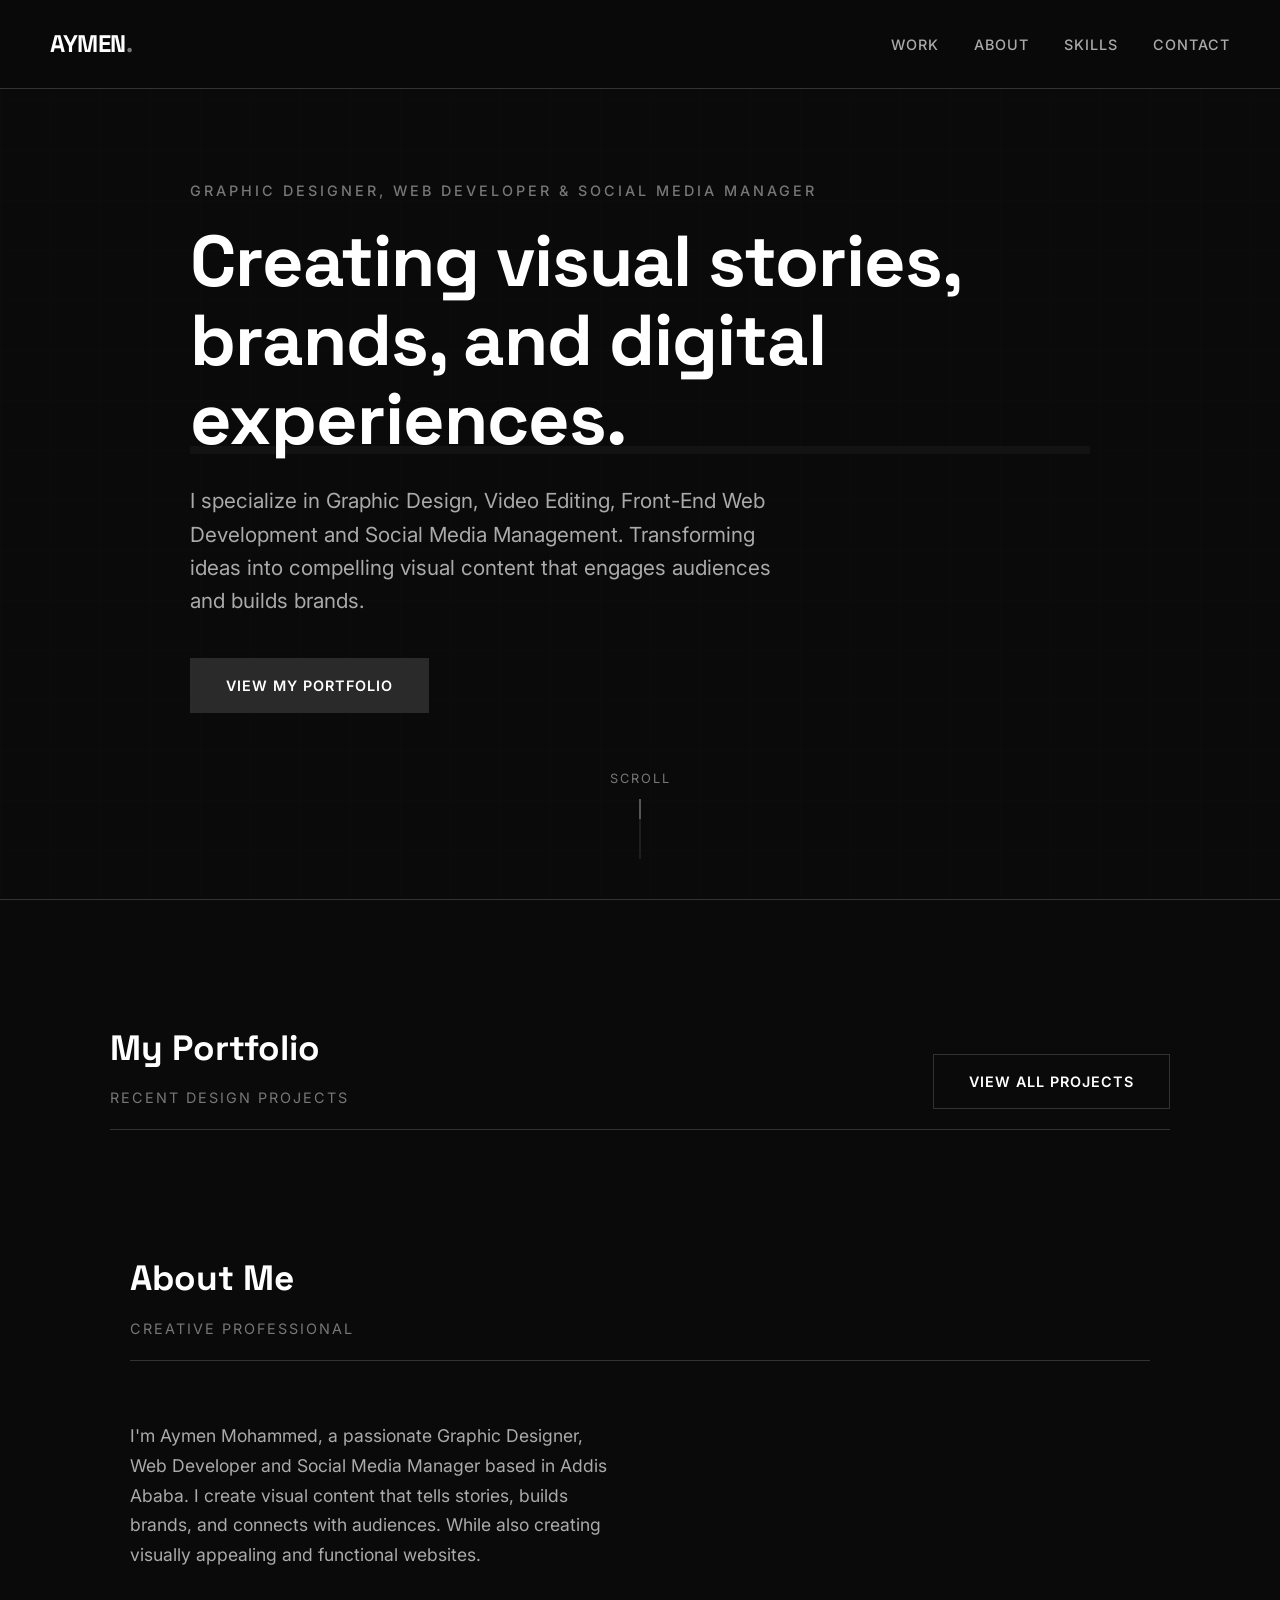
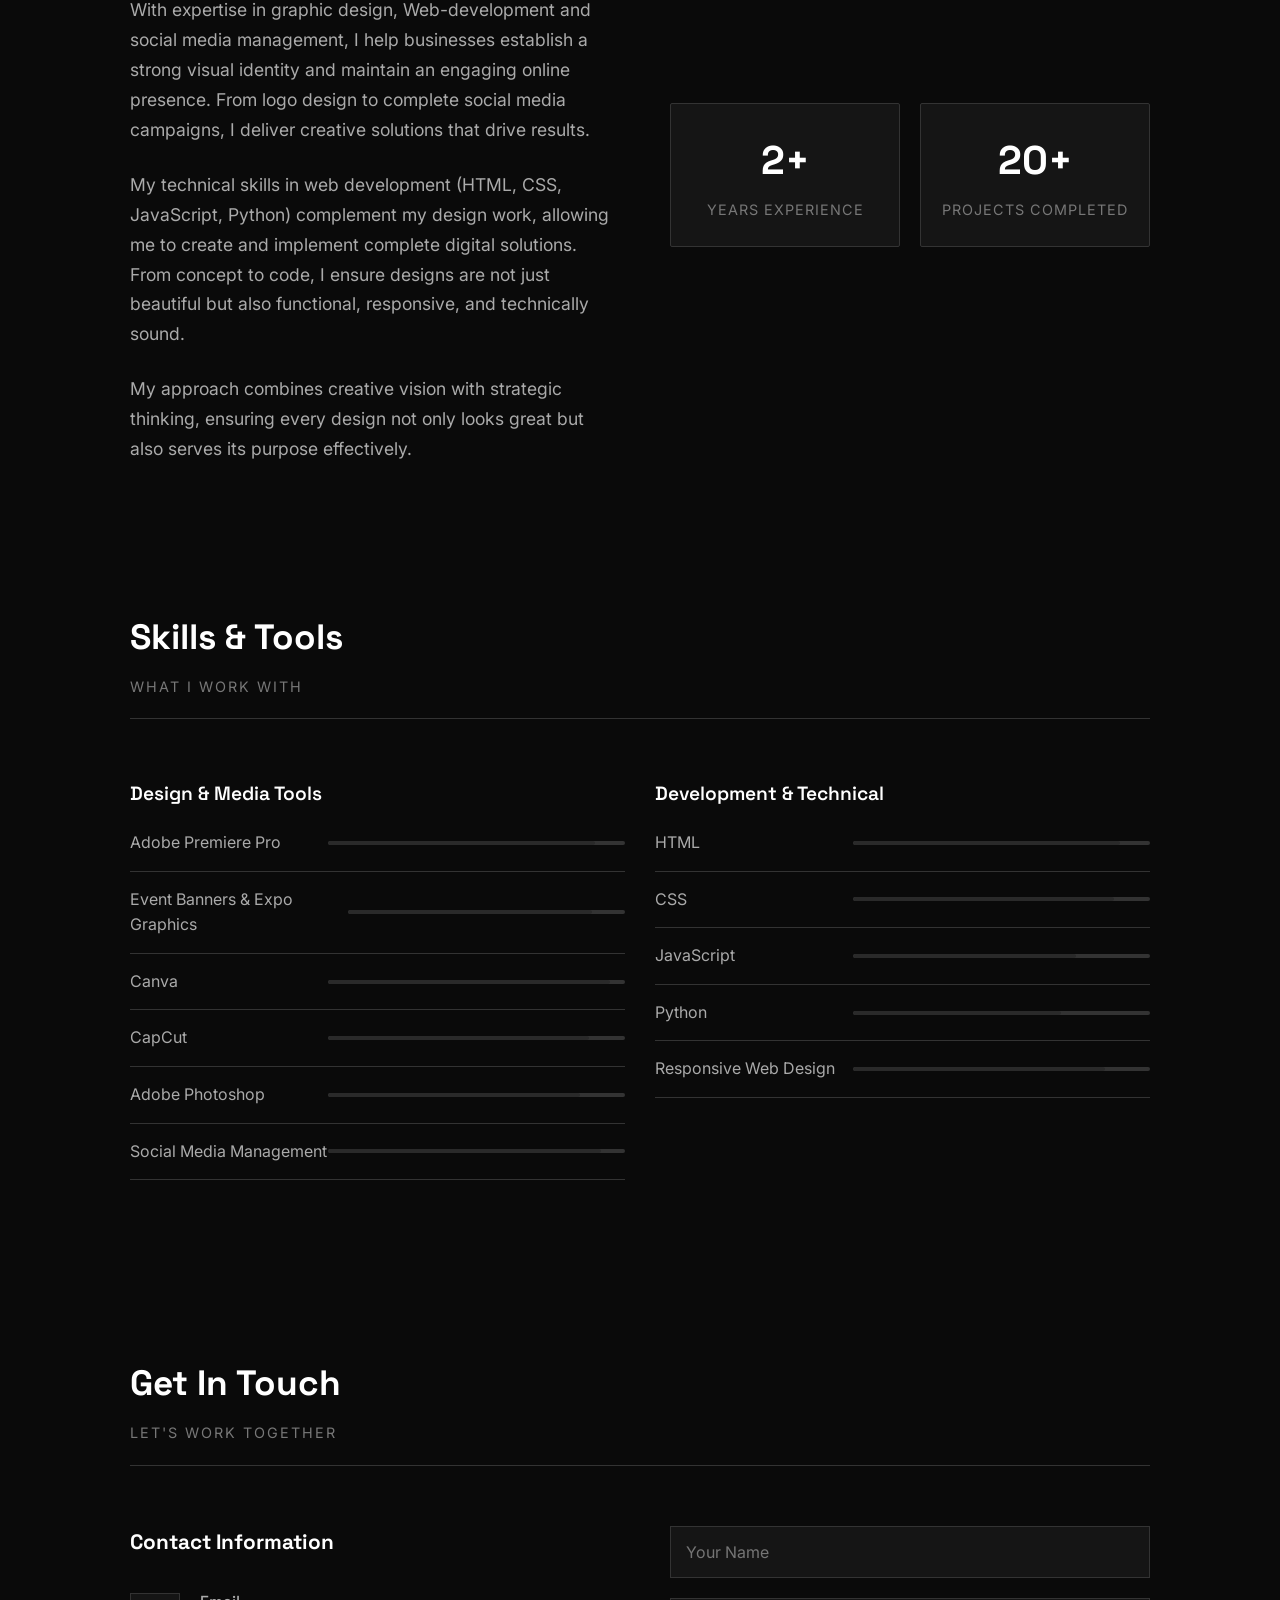
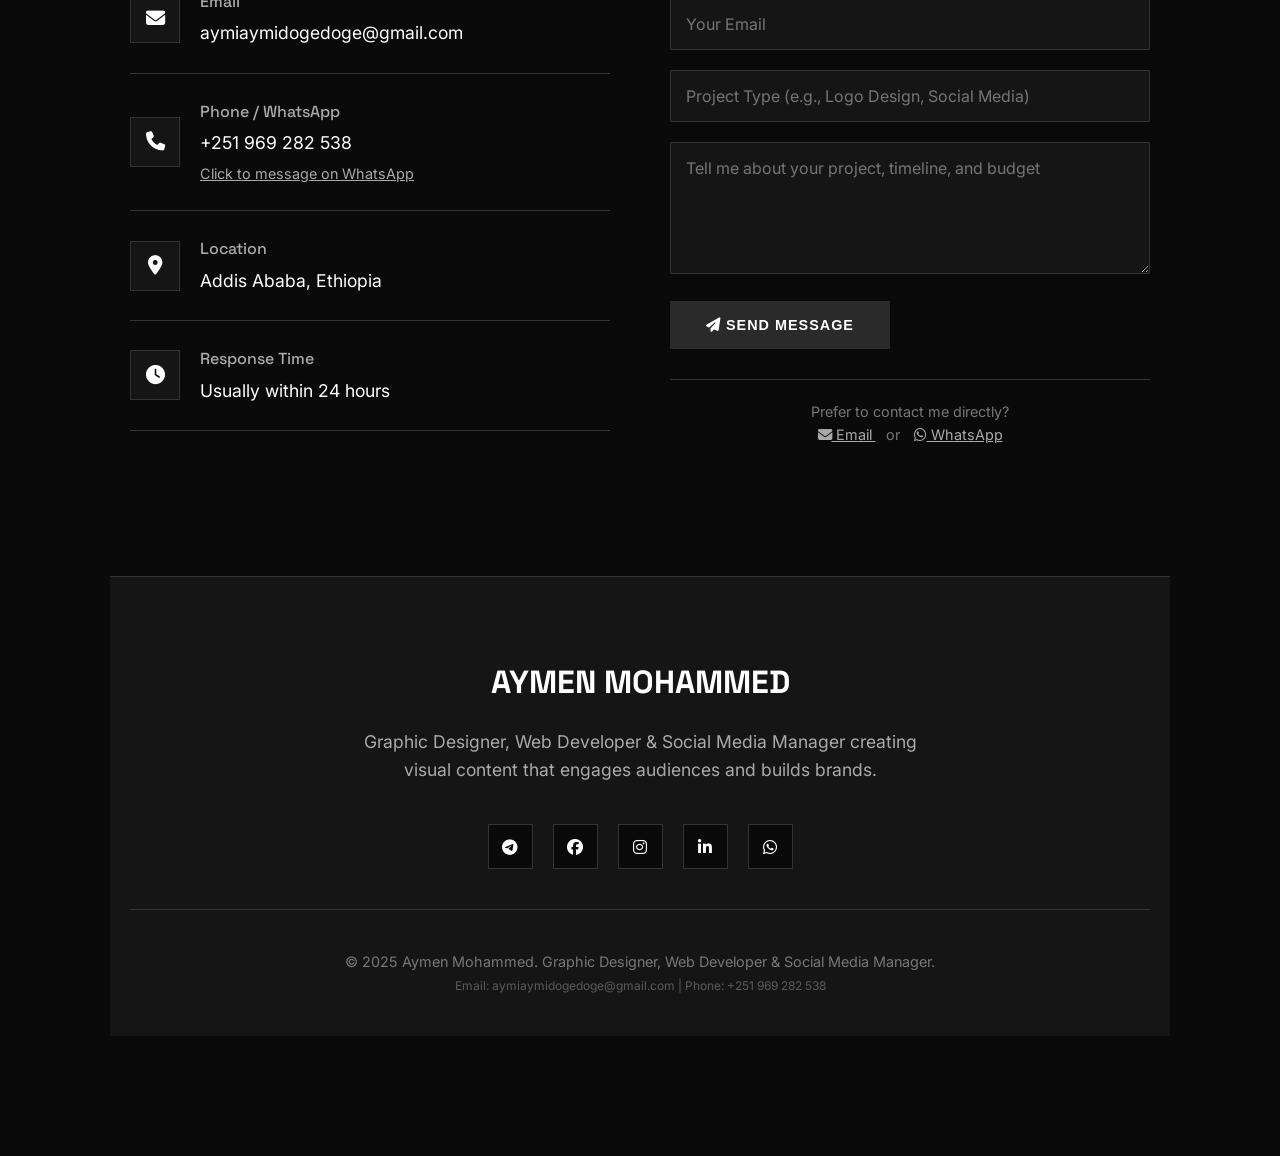
==== commit f83123fb: "Update index.html" ====
--- a/index.html
+++ b/index.html
@@ -3,7 +3,7 @@
 <head>
   <meta charset="UTF-8" />
   <meta name="viewport" content="width=device-width, initial-scale=1.0" />
-  <title>My Projects | Aymen Mohammed - Portfolio</title>
+  <title>Aymen Mohammed | Graphic Designer, Web Developer & Social Media Manager</title>
   
   <!-- Google Fonts -->
   <link href="https://fonts.googleapis.com/css2?family=Inter:wght@300;400;500;600;700;800&display=swap" rel="stylesheet">
@@ -62,6 +62,65 @@
       to { opacity: 1; transform: translateY(0); }
     }
 
+    @keyframes slideInLeft {
+      from { opacity: 0; transform: translateX(-40px); }
+      to { opacity: 1; transform: translateX(0); }
+    }
+
+    @keyframes float {
+      0%, 100% { transform: translateY(0); }
+      50% { transform: translateY(-10px); }
+    }
+
+    @keyframes gradientShift {
+      0% { background-position: 0% 50%; }
+      50% { background-position: 100% 50%; }
+      100% { background-position: 0% 50%; }
+    }
+
+    @keyframes pulse {
+      0%, 100% { opacity: 1; }
+      50% { opacity: 0.7; }
+    }
+
+    /* ===== LOADING SCREEN ===== */
+    
+    .loading-screen {
+      position: fixed;
+      top: 0;
+      left: 0;
+      width: 100%;
+      height: 100%;
+      background: var(--bg-dark);
+      display: flex;
+      flex-direction: column;
+      justify-content: center;
+      align-items: center;
+      z-index: 9999;
+      transition: opacity 0.5s, visibility 0.5s;
+    }
+
+    .loader {
+      width: 50px;
+      height: 50px;
+      border: 2px solid var(--border-color);
+      border-top-color: var(--text-primary);
+      border-radius: 50%;
+      animation: spin 1s linear infinite;
+      margin-bottom: 20px;
+    }
+
+    @keyframes spin {
+      to { transform: rotate(360deg); }
+    }
+
+    .loading-text {
+      font-size: 0.9rem;
+      color: var(--text-tertiary);
+      letter-spacing: 4px;
+      text-transform: uppercase;
+    }
+
     /* ===== NAVIGATION ===== */
     
     .navbar {
@@ -132,74 +191,281 @@
       width: 100%;
     }
 
-    /* ===== PROJECTS PAGE HEADER ===== */
-    
-    .page-header {
-      padding: 150px 50px 80px;
-      text-align: center;
+    /* ===== ENHANCED HEADER ===== */
+    
+    header {
       background: var(--bg-dark);
-      border-bottom: 1px solid var(--border-color);
+      color: var(--text-primary);
+      text-align: left;
+      display: flex;
+      justify-content: center;
+      align-items: center;
+      height: 100vh;
+      padding: 0 50px;
       position: relative;
       overflow: hidden;
-    }
-
-    .page-header h1 {
-      font-size: 3.5rem;
+      border-bottom: 1px solid var(--border-color);
+    }
+
+    .header-content {
+      max-width: 900px;
+      position: relative;
+      z-index: 2;
+    }
+
+    .header-subtitle {
+      font-size: 0.9rem;
+      color: var(--text-tertiary);
+      text-transform: uppercase;
+      letter-spacing: 3px;
+      margin-bottom: 20px;
+      font-weight: 500;
+    }
+
+    header h1 {
+      font-size: 4.5rem;
       font-weight: 800;
-      margin-bottom: 15px;
-    }
-
-    .page-header p {
-      font-size: 1.2rem;
+      line-height: 1.1;
+      margin-bottom: 25px;
+      color: var(--text-primary);
+      letter-spacing: -1px;
+    }
+
+    .header-highlight {
+      position: relative;
+      display: inline-block;
+    }
+
+    .header-highlight::after {
+      content: '';
+      position: absolute;
+      bottom: 5px;
+      left: 0;
+      width: 100%;
+      height: 8px;
+      background: var(--primary);
+      opacity: 0.3;
+      z-index: -1;
+    }
+
+    header p {
+      font-size: 1.3rem;
       color: var(--text-secondary);
       max-width: 600px;
-      margin: 0 auto;
-    }
-
-    /* ===== PROJECTS GRID ===== */
-    
-    .projects-container {
-      max-width: 1300px;
-      margin: 80px auto;
+      margin-bottom: 40px;
+      line-height: 1.6;
+    }
+
+    /* Background grid pattern */
+    .grid-pattern {
+      position: absolute;
+      top: 0;
+      left: 0;
+      width: 100%;
+      height: 100%;
+      background-image: 
+        linear-gradient(var(--border-color) 1px, transparent 1px),
+        linear-gradient(90deg, var(--border-color) 1px, transparent 1px);
+      background-size: 50px 50px;
+      opacity: 0.05;
+      pointer-events: none;
+    }
+
+    /* Scroll indicator */
+    .scroll-indicator {
+      position: absolute;
+      bottom: 40px;
+      left: 50%;
+      transform: translateX(-50%);
+      display: flex;
+      flex-direction: column;
+      align-items: center;
+      color: var(--text-tertiary);
+      font-size: 0.8rem;
+      text-transform: uppercase;
+      letter-spacing: 2px;
+      cursor: pointer;
+    }
+
+    .scroll-indicator .line {
+      width: 1px;
+      height: 60px;
+      background: var(--border-color);
+      margin-top: 10px;
+      position: relative;
+      overflow: hidden;
+    }
+
+    .scroll-indicator .line::after {
+      content: '';
+      position: absolute;
+      top: 0;
+      left: 0;
+      width: 100%;
+      height: 20px;
+      background: var(--text-primary);
+      animation: scrollLine 2s infinite;
+    }
+
+    @keyframes scrollLine {
+      0% { top: -20px; }
+      100% { top: 60px; }
+    }
+
+    /* ===== SECTIONS ===== */
+    
+    .section {
+      max-width: 1100px;
+      margin: 120px auto;
       padding: 0 20px;
-    }
-
-    .projects-filter {
+      opacity: 0;
+      transform: translateY(40px);
+      transition: all 0.8s cubic-bezier(0.215, 0.61, 0.355, 1);
+    }
+
+    .section.visible {
+      opacity: 1;
+      transform: translateY(0);
+    }
+
+    .section-header {
       display: flex;
-      justify-content: center;
-      gap: 15px;
-      margin-bottom: 50px;
-      flex-wrap: wrap;
-    }
-
-    .filter-btn {
-      padding: 10px 25px;
+      justify-content: space-between;
+      align-items: flex-end;
+      margin-bottom: 60px;
+      border-bottom: 1px solid var(--border-color);
+      padding-bottom: 20px;
+    }
+
+    .section h2 {
+      font-size: 2.2rem;
+      font-weight: 800;
+      color: var(--text-primary);
+    }
+
+    .section-subtitle {
+      color: var(--text-tertiary);
+      font-size: 0.9rem;
+      text-transform: uppercase;
+      letter-spacing: 2px;
+      margin-top: 10px;
+    }
+
+    /* ===== ABOUT SECTION ===== */
+    
+    .about-content {
+      display: grid;
+      grid-template-columns: 1fr 1fr;
+      gap: 60px;
+      align-items: center;
+    }
+
+    .about-text p {
+      font-size: 1.1rem;
+      color: var(--text-secondary);
+      margin-bottom: 25px;
+      line-height: 1.7;
+    }
+
+    .stats-grid {
+      display: grid;
+      grid-template-columns: repeat(2, 1fr);
+      gap: 20px;
+      margin-top: 40px;
+    }
+
+    .stat-item {
+      text-align: center;
+      padding: 25px 15px;
       background: var(--bg-card);
       border: 1px solid var(--border-color);
-      color: var(--text-secondary);
-      cursor: pointer;
+      border-radius: 2px;
       transition: all 0.3s ease;
-      border-radius: 2px;
+    }
+
+    .stat-item:hover {
+      transform: translateY(-5px);
+      border-color: var(--primary-light);
+    }
+
+    .stat-number {
+      font-size: 2.5rem;
+      font-weight: 800;
+      color: var(--text-primary);
+      margin-bottom: 5px;
+      font-family: 'Space Grotesk', sans-serif;
+    }
+
+    .stat-label {
       font-size: 0.9rem;
+      color: var(--text-tertiary);
       text-transform: uppercase;
       letter-spacing: 1px;
     }
 
-    .filter-btn:hover,
-    .filter-btn.active {
+    /* ===== SKILLS SECTION ===== */
+    
+    .skills-grid {
+      display: grid;
+      grid-template-columns: repeat(2, 1fr);
+      gap: 30px;
+    }
+
+    .skill-category {
+      margin-bottom: 40px;
+    }
+
+    .skill-category h3 {
+      font-size: 1.2rem;
+      margin-bottom: 20px;
+      color: var(--text-primary);
+      font-weight: 600;
+    }
+
+    .skill-item {
+      display: flex;
+      justify-content: space-between;
+      align-items: center;
+      margin-bottom: 15px;
+      padding-bottom: 15px;
+      border-bottom: 1px solid var(--border-color);
+    }
+
+    .skill-name {
+      color: var(--text-secondary);
+      font-size: 1rem;
+    }
+
+    .skill-bar {
+      width: 60%;
+      height: 4px;
+      background: var(--border-color);
+      border-radius: 2px;
+      overflow: hidden;
+    }
+
+    .skill-level {
+      height: 100%;
       background: var(--primary);
-      color: var(--text-primary);
-      border-color: var(--primary);
-    }
-
-    .projects-grid {
+      border-radius: 2px;
+      transform-origin: left;
+      transform: scaleX(0);
+      transition: transform 1.5s ease;
+    }
+
+    .section.visible .skill-level {
+      transform: scaleX(1);
+    }
+
+    /* ===== PROJECTS SECTION ===== */
+    
+    .project-grid {
       display: grid;
-      grid-template-columns: repeat(auto-fill, minmax(350px, 1fr));
+      grid-template-columns: repeat(2, 1fr);
       gap: 30px;
-      margin-bottom: 80px;
-    }
-
-    .project-card-large {
+    }
+
+    .project-card {
       background: var(--bg-card);
       border: 1px solid var(--border-color);
       transition: all 0.4s ease;
@@ -207,12 +473,12 @@
       position: relative;
     }
 
-    .project-card-large:hover {
+    .project-card:hover {
       transform: translateY(-10px);
       border-color: var(--primary-light);
     }
 
-    .project-image-large {
+    .project-image {
       width: 100%;
       height: 250px;
       object-fit: cover;
@@ -220,11 +486,11 @@
       transition: all 0.5s ease;
     }
 
-    .project-card-large:hover .project-image-large {
+    .project-card:hover .project-image {
       filter: grayscale(0%) brightness(1);
     }
 
-    .project-content-large {
+    .project-content {
       padding: 30px;
     }
 
@@ -237,14 +503,14 @@
       display: block;
     }
 
-    .project-title-large {
+    .project-title {
       font-size: 1.5rem;
       color: var(--text-primary);
       margin-bottom: 15px;
       font-weight: 700;
     }
 
-    .project-description-large {
+    .project-description {
       color: var(--text-secondary);
       font-size: 0.95rem;
       line-height: 1.6;
@@ -255,7 +521,6 @@
       display: flex;
       flex-wrap: wrap;
       gap: 8px;
-      margin-bottom: 20px;
     }
 
     .project-tag {
@@ -267,108 +532,106 @@
       border: 1px solid var(--border-color);
     }
 
-    .project-links {
-      display: flex;
-      gap: 15px;
-      margin-top: 20px;
-    }
-
-    .project-link {
-      padding: 10px 20px;
-      background: var(--bg-dark);
-      border: 1px solid var(--border-color);
-      color: var(--text-primary);
-      text-decoration: none;
-      font-size: 0.9rem;
-      transition: all 0.3s ease;
+    /* ===== CONTACT SECTION ===== */
+    
+    .contact-container {
+      display: grid;
+      grid-template-columns: 1fr 1fr;
+      gap: 60px;
+    }
+
+    .contact-info h3 {
+      font-size: 1.3rem;
+      margin-bottom: 30px;
+      color: var(--text-primary);
+    }
+
+    .contact-method {
       display: flex;
       align-items: center;
-      gap: 8px;
-    }
-
-    .project-link:hover {
+      margin-bottom: 25px;
+      padding-bottom: 25px;
+      border-bottom: 1px solid var(--border-color);
+    }
+
+    .contact-icon {
+      width: 50px;
+      height: 50px;
+      background: var(--bg-card);
+      border: 1px solid var(--border-color);
+      display: flex;
+      align-items: center;
+      justify-content: center;
+      margin-right: 20px;
+      font-size: 1.2rem;
+      color: var(--text-primary);
+    }
+
+    .contact-details h4 {
+      font-size: 1rem;
+      margin-bottom: 5px;
+      color: var(--text-secondary);
+      font-weight: 500;
+    }
+
+    .contact-details p {
+      color: var(--text-primary);
+      font-size: 1.1rem;
+    }
+
+    /* Contact Form */
+    .contact-form input,
+    .contact-form textarea {
+      width: 100%;
+      padding: 15px;
+      margin-bottom: 20px;
+      background: var(--bg-card);
+      border: 1px solid var(--border-color);
+      color: var(--text-primary);
+      font-family: 'Inter', sans-serif;
+      font-size: 1rem;
+      transition: all 0.3s ease;
+    }
+
+    .contact-form input:focus,
+    .contact-form textarea:focus {
+      outline: none;
+      border-color: var(--primary-light);
+    }
+
+    /* ===== BUTTONS ===== */
+    
+    .btn {
+      display: inline-block;
+      padding: 15px 35px;
+      background: transparent;
+      color: var(--text-primary);
+      border: 1px solid var(--border-color);
+      font-size: 0.9rem;
+      font-weight: 600;
+      cursor: pointer;
+      transition: all 0.3s ease;
+      text-decoration: none;
+      text-transform: uppercase;
+      letter-spacing: 1px;
+      position: relative;
+      overflow: hidden;
+    }
+
+    .btn:hover {
       background: var(--primary);
       border-color: var(--primary);
-    }
-
-    /* ===== CASE STUDY SECTION ===== */
-    
-    .case-studies {
-      margin-top: 100px;
-    }
-
-    .case-study-header {
-      text-align: center;
-      margin-bottom: 60px;
-    }
-
-    .case-study-header h2 {
-      font-size: 2.5rem;
-      margin-bottom: 15px;
-    }
-
-    .case-study-header p {
-      color: var(--text-secondary);
-      max-width: 700px;
-      margin: 0 auto;
-    }
-
-    .case-study {
-      background: var(--bg-card);
-      border: 1px solid var(--border-color);
-      margin-bottom: 50px;
-      overflow: hidden;
-    }
-
-    .case-study-content {
-      padding: 50px;
-      display: grid;
-      grid-template-columns: 1fr 1fr;
-      gap: 50px;
-      align-items: center;
-    }
-
-    .case-study-text h3 {
-      font-size: 1.8rem;
-      margin-bottom: 20px;
-    }
-
-    .case-study-text p {
-      color: var(--text-secondary);
-      margin-bottom: 20px;
-      line-height: 1.7;
-    }
-
-    .case-study-image img {
-      width: 100%;
-      height: 350px;
-      object-fit: cover;
-      border-radius: 2px;
-    }
-
-    /* ===== BACK TO PORTFOLIO ===== */
-    
-    .back-to-portfolio {
-      text-align: center;
-      margin: 80px 0;
-    }
-
-    .back-btn {
-      display: inline-flex;
-      align-items: center;
-      gap: 10px;
-      padding: 15px 35px;
+      transform: translateY(-3px);
+    }
+
+    .btn-primary {
       background: var(--primary);
-      color: var(--text-primary);
-      text-decoration: none;
-      border-radius: 2px;
-      font-weight: 600;
-      transition: all 0.3s ease;
-    }
-
-    .back-btn:hover {
+      border-color: var(--primary);
+    }
+
+    .btn-primary:hover {
       background: var(--primary-light);
-      transform: translateY(-3px);
+      border-color: var(--primary-light);
     }
 
     /* ===== FOOTER ===== */
@@ -435,13 +698,17 @@
     /* ===== RESPONSIVE DESIGN ===== */
     
     @media (max-width: 1024px) {
-      .case-study-content {
+      header h1 {
+        font-size: 3.5rem;
+      }
+      
+      .about-content,
+      .contact-container {
         grid-template-columns: 1fr;
-        gap: 30px;
-      }
-      
-      .case-study-image img {
-        height: 300px;
+      }
+      
+      .skills-grid {
+        grid-template-columns: 1fr;
       }
     }
 
@@ -454,45 +721,43 @@
         display: none;
       }
       
-      .page-header {
-        padding: 130px 25px 60px;
-      }
-      
-      .page-header h1 {
+      header {
+        padding: 0 25px;
+        text-align: center;
+      }
+      
+      header h1 {
         font-size: 2.8rem;
       }
       
-      .projects-grid {
+      .header-content {
+        text-align: center;
+      }
+      
+      .section {
+        margin: 80px auto;
+      }
+      
+      .project-grid {
         grid-template-columns: 1fr;
       }
       
-      .case-study-content {
-        padding: 30px;
-      }
-      
-      .projects-filter {
-        justify-content: flex-start;
-        overflow-x: auto;
-        padding-bottom: 10px;
+      .stats-grid {
+        grid-template-columns: repeat(1, 1fr);
       }
     }
 
     @media (max-width: 480px) {
-      .page-header h1 {
+      header h1 {
         font-size: 2.2rem;
       }
       
-      .case-study-header h2 {
+      .section h2 {
         font-size: 1.8rem;
       }
       
-      .project-links {
-        flex-direction: column;
-      }
-      
-      .project-link {
-        text-align: center;
-        justify-content: center;
+      .btn {
+        padding: 12px 25px;
       }
     }
 
@@ -518,145 +783,311 @@
 </head>
 <body>
 
+  <!-- Loading Screen -->
+  <div class="loading-screen">
+    <div class="loader"></div>
+    <div class="loading-text">Loading</div>
+  </div>
+
   <!-- Navigation -->
   <nav class="navbar">
-    <a href="index.html" class="logo">AYMEN<span>.</span></a>
+    <a href="#" class="logo">AYMEN<span>.</span></a>
     <div class="nav-links">
-      <a href="index.html#work" class="nav-link">Home</a>
-      <a href="#projects" class="nav-link">Projects</a>
-      <a href="index.html#contact" class="nav-link">Contact</a>
+      <a href="#work" class="nav-link">Work</a>
+      <a href="#about" class="nav-link">About</a>
+      <a href="#skills" class="nav-link">Skills</a>
+      <a href="#contact" class="nav-link">Contact</a>
     </div>
   </nav>
 
-  <!-- Page Header -->
-  <header class="page-header">
-    <h1>My Projects</h1>
-    <p>A showcase of my graphic design, web development, and social media work</p>
+  <!-- Header  -->
+  <header>
+    <div class="grid-pattern"></div>
+    <div class="header-content">
+      <div class="header-subtitle">Graphic Designer, Web Developer & Social Media Manager</div>
+      <h1>Creating visual stories,<br><span class="header-highlight">brands, and digital experiences.</span></h1>
+      <p>
+        I specialize in Graphic Design, Video Editing, Front-End Web Development and Social Media Management. 
+        Transforming ideas into compelling visual content that engages audiences and builds brands.
+      </p>
+      <a href="#work" class="btn btn-primary">View My Portfolio</a>
+    </div>
+    <div class="scroll-indicator">
+      Scroll
+      <div class="line"></div>
+    </div>
   </header>
 
-  <!-- Projects Filter -->
-  <div class="projects-container">
-    <div class="projects-filter">
-      <button class="filter-btn active" data-filter="all">All Projects</button>
-      <button class="filter-btn" data-filter="design">Graphic Design</button>
+  <!-- Work Section -->
+  <section id="work" class="section">
+    <div class="section-header">
+      <div>
+        <h2>My Portfolio</h2>
+        <div class="section-subtitle">Recent Design Projects</div>
+      </div>
+      <a href="projects.html" class="btn">View All Projects</a>
     </div>
-      
-    <!-- Projects Grid - FIXED: Only ONE projects-grid div -->
-    <div id="projects" class="projects-grid">
-      
-      <!-- Music Event Posters -->
-      <div class="project-card-large" data-category="design">
-        <img src="https://images.unsplash.com/photo-1514525253161-7a46d19cd819?ixlib=rb-4.0.3&auto=format&fit=crop&w=800&q=80" alt="Music Event Posters" class="project-image-large">
-        <div class="project-content-large">
-          <span class="project-category">Graphic Design</span>
-          <h3 class="project-title-large">Music Festival Poster Series</h3>
-          <p class="project-description-large">Created a series of vibrant posters for a major music festival. Designed for both digital promotion and large-format printing, featuring custom typography and dynamic visuals that captured the energy of the event.</p>
-          <div class="project-tags">
-            <span class="project-tag">Poster Design</span>
-            <span class="project-tag">Typography</span>
-            <span class="project-tag">Canva</span>
-            <span class="project-tag">Event Promotion</span>
-            <span class="project-tag">Print Design</span>
-          </div>
-          <div class="project-links">
-            <a href="https://drive.google.com/file/d/1jmTBvTtGU4n3t8tJViO1l8QDn2ecn0My/view?usp=drive_link" class="project-link">
-              <i class="fas fa-eye"></i> View Posters
+    
+
+  <!-- About Section -->
+  <section id="about" class="section">
+    <div class="section-header">
+      <div>
+        <h2>About Me</h2>
+        <div class="section-subtitle">Creative Professional</div>
+      </div>
+    </div>
+    
+    <div class="about-content">
+      <div class="about-text">
+        <p>
+          I'm Aymen Mohammed, a passionate Graphic Designer, Web Developer and Social Media Manager based in Addis Ababa. 
+          I create visual content that tells stories, builds brands, and connects with audiences. While also creating visually appealing and functional websites.
+        </p>
+        <p>
+          With expertise in graphic design, Web-development and social media management, I help businesses 
+          establish a strong visual identity and maintain an engaging online presence. From logo 
+          design to complete social media campaigns, I deliver creative solutions that drive results.
+          <p>
+  My technical skills in web development (HTML, CSS, JavaScript, Python) complement my design work, 
+  allowing me to create and implement complete digital solutions. From concept to code, I ensure 
+  designs are not just beautiful but also functional, responsive, and technically sound.
+</p>
+        </p>
+        <p>
+          My approach combines creative vision with strategic thinking, ensuring every design 
+          not only looks great but also serves its purpose effectively.
+        </p>
+      </div>
+      
+      <div>
+        <div class="stats-grid">
+          <div class="stat-item">
+            <div class="stat-number">2+</div>
+            <div class="stat-label">Years Experience</div>
+          </div>
+          <div class="stat-item">
+            <div class="stat-number">20+</div>
+            <div class="stat-label">Projects Completed</div>
+          </div>
+        </div>
+      </div>
+    </div>
+  </section>
+
+  <!-- Skills Section-->
+  <section id="skills" class="section">
+    <div class="section-header">
+      <div>
+        <h2>Skills & Tools</h2>
+        <div class="section-subtitle">What I Work With</div>
+      </div>
+    </div>
+    
+    <div class="skills-grid">
+      <div class="skill-category">
+        <h3>Design & Media Tools</h3>
+        <div class="skill-item">
+          <span class="skill-name">Adobe Premiere Pro</span>
+          <div class="skill-bar">
+            <div class="skill-level" style="width: 90%"></div>
+          </div>
+        </div>
+        <div class="skill-item">
+          <span class="skill-name">Event Banners & Expo Graphics</span>
+          <div class="skill-bar">
+            <div class="skill-level" style="width: 88%"></div>
+          </div>
+        </div>
+
+        <div class="skill-item">
+          <span class="skill-name">Canva</span>
+          <div class="skill-bar">
+            <div class="skill-level" style="width: 95%"></div>
+          </div>
+        </div>
+        <div class="skill-item">
+          <span class="skill-name">CapCut</span>
+          <div class="skill-bar">
+            <div class="skill-level" style="width: 88%"></div>
+          </div>
+        </div>
+        <div class="skill-item">
+          <span class="skill-name">Adobe Photoshop</span>
+          <div class="skill-bar">
+            <div class="skill-level" style="width: 85%"></div>
+          </div>
+        </div>
+        <div class="skill-item">
+          <span class="skill-name">Social Media Management</span>
+          <div class="skill-bar">
+            <div class="skill-level" style="width: 92%"></div>
+          </div>
+        </div>
+      </div>
+     
+      
+      <div class="skill-category">
+        <h3>Development & Technical</h3>
+        <div class="skill-item">
+          <span class="skill-name">HTML</span>
+          <div class="skill-bar">
+            <div class="skill-level" style="width: 90%"></div>
+          </div>
+        </div>
+        <div class="skill-item">
+          <span class="skill-name">CSS</span>
+          <div class="skill-bar">
+            <div class="skill-level" style="width: 88%"></div>
+          </div>
+        </div>
+        <div class="skill-item">
+          <span class="skill-name">JavaScript</span>
+          <div class="skill-bar">
+            <div class="skill-level" style="width: 75%"></div>
+          </div>
+        </div>
+        <div class="skill-item">
+          <span class="skill-name">Python</span>
+          <div class="skill-bar">
+            <div class="skill-level" style="width: 70%"></div>
+          </div>
+        </div>
+        <div class="skill-item">
+          <span class="skill-name">Responsive Web Design</span>
+          <div class="skill-bar">
+            <div class="skill-level" style="width: 85%"></div>
+          </div>
+        </div>
+      </div>
+    </div>
+  </section>
+
+  <!-- Contact-->
+  <section id="contact" class="section">
+    <div class="section-header">
+      <div>
+        <h2>Get In Touch</h2>
+        <div class="section-subtitle">Let's Work Together</div>
+      </div>
+    </div>
+    
+    <div class="contact-container">
+      <div class="contact-info">
+        <h3>Contact Information</h3>
+        
+        <div class="contact-method">
+          <div class="contact-icon">
+            <i class="fas fa-envelope"></i>
+          </div>
+          <div class="contact-details">
+            <h4>Email</h4>
+            <p><a href="mailto:aymiaymidogedoge@gmail.com" style="color: inherit; text-decoration: none;">aymiaymidogedoge@gmail.com</a></p>
+          </div>
+        </div>
+        
+        <div class="contact-method">
+          <div class="contact-icon">
+            <i class="fas fa-phone"></i>
+          </div>
+          <div class="contact-details">
+            <h4>Phone / WhatsApp</h4>
+            <p><a href="tel:+251969282538" style="color: inherit; text-decoration: none;">+251 969 282 538</a></p>
+            <p style="font-size: 0.9rem; color: var(--text-tertiary); margin-top: 5px;">
+              <a href="https://wa.me/251969282538" style="color: var(--text-secondary); text-decoration: underline;">
+                Click to message on WhatsApp
+              </a>
+            </p>
+          </div>
+        </div>
+        
+        <div class="contact-method">
+          <div class="contact-icon">
+            <i class="fas fa-map-marker-alt"></i>
+          </div>
+          <div class="contact-details">
+            <h4>Location</h4>
+            <p>Addis Ababa, Ethiopia</p>
+          </div>
+        </div>
+        
+        <div class="contact-method">
+          <div class="contact-icon">
+            <i class="fas fa-clock"></i>
+          </div>
+          <div class="contact-details">
+            <h4>Response Time</h4>
+            <p>Usually within 24 hours</p>
+          </div>
+        </div>
+      </div>
+      
+      <div class="contact-form">
+        <!-- Formspree Form  -->
+        <form action="https://formspree.io/f/xrbnkdbz" method="POST" id="contactForm">
+          <!-- Required fields with name attributes -->
+          <input type="text" name="name" placeholder="Your Name" required>
+          <input type="email" name="email" placeholder="Your Email" required>
+          <input type="text" name="subject" placeholder="Project Type (e.g., Logo Design, Social Media)" required>
+          <textarea name="message" rows="5" placeholder="Tell me about your project, timeline, and budget" required></textarea>
+          
+          <!-- Formspree hidden fields -->
+          <input type="hidden" name="_subject" value="New Portfolio Contact - Aymen Mohammed">
+          <input type="text" name="_gotcha" style="display:none">
+          
+          <button type="submit" class="btn btn-primary">
+            <i class="fas fa-paper-plane"></i> Send Message
+          </button>
+        </form>
+        
+        <!-- Success message (hidden by default) -->
+        <div id="form-success" style="display: none; margin-top: 20px; padding: 15px; background: rgba(42, 42, 42, 0.5); border: 1px solid var(--primary); border-radius: 5px; text-align: center;">
+          <p style="color: var(--text-primary); margin-bottom: 10px;">
+            <i class="fas fa-check-circle" style="color: #4CAF50; font-size: 1.2rem;"></i>
+            <strong>Message Sent Successfully!</strong>
+          </p>
+          <p style="color: var(--text-secondary); font-size: 0.9rem;">
+            Thank you! I'll get back to you within 24 hours.
+          </p>
+        </div>
+        
+        <!-- Alternative contact methods -->
+        <div style="margin-top: 30px; padding-top: 20px; border-top: 1px solid var(--border-color);">
+          <p style="color: var(--text-tertiary); font-size: 0.9rem; text-align: center;">
+            Prefer to contact me directly?<br>
+            <a href="mailto:aymiaymidogedoge@gmail.com" style="color: var(--text-secondary); text-decoration: underline; margin: 0 10px;">
+              <i class="fas fa-envelope"></i> Email
+            </a> 
+            or 
+            <a href="https://wa.me/251969282538" style="color: var(--text-secondary); text-decoration: underline; margin: 0 10px;">
+              <i class="fab fa-whatsapp"></i> WhatsApp
             </a>
-          </div>
+          </p>
         </div>
       </div>
-      
-      <!-- Kayon Coffee Expo Banners -->
-      <div class="project-card-large" data-category="design">
-        <img src="https://images.unsplash.com/photo-1447933601403-0c6688de566e?q=80&w=761&auto=format&fit=crop&ixlib=rb-4.1.0&ixid=M3wxMjA3fDB8MHxwaG90by1wYWdlfHx8fGVufDB8fHx8fA%3D%3D" alt="Kayon Coffee Expo Banners" class="project-image-large">
-        <div class="project-content-large">
-          <span class="project-category">Graphic Design</span>
-          <h3 class="project-title-large">Kayon Coffee Expo Banners</h3>
-          <p class="project-description-large">Series of large-format banners for Kayon Coffee's exhibition booth at a major trade expo. Designed to attract attention, communicate brand values, and drive engagement with potential distributors.</p>
-          <div class="project-tags">
-            <span class="project-tag">Large Format Printing</span>
-            <span class="project-tag">Branding</span>
-            <span class="project-tag">Exhibition Design</span>
-            <span class="project-tag">Canva</span>
-            <span class="project-tag">Trade Show Graphics</span>
-          </div>
-          <div class="project-links">
-            <a href="https://drive.google.com/file/d/13wu86YdyIdmzAnOfSw2EPXftfMlfSlUa/view?usp=drive_link" class="project-link">
-              <i class="fas fa-eye"></i> View Banner Designs
-            </a>
-          </div>
-        </div>
-      </div>
-      
-      <!-- Urban Coffee Roasters Branding -->
-      <div class="project-card-large" data-category="design">
-        <img src="https://images.unsplash.com/photo-1600056781444-55f3b64235e3?q=80&w=464&auto=format&fit=crop&ixlib=rb-4.1.0&ixid=M3wxMjA3fDB8MHxwaG90by1wYWdlfHx8fGVufDB8fHx8fA%3D%3D" alt="Urban Coffee Branding" class="project-image-large">
-        <div class="project-content-large">
-          <span class="project-category">Brand Identity</span>
-          <h3 class="project-title-large">Urban Coffee Roasters Branding</h3>
-          <p class="project-description-large">Complete brand identity package including logo design, color palette, typography, packaging, and brand guidelines for a specialty coffee shop.</p>
-          <div class="project-tags">
-            <span class="project-tag">Logo Design</span>
-            <span class="project-tag">Packaging</span>
-            <span class="project-tag">Canva</span>
-            <span class="project-tag">Brand Guidelines</span>
-          </div>
-          <div class="project-links">
-            <a href="https://drive.google.com/file/d/1QTgVnjDFjSoUyx98LbRiKWE4eOuHm3Gb/view?usp=drive_link" class="project-link">
-              <i class="fas fa-eye"></i> View Project
-            </a>
-          </div>
-        </div>
-      </div>
-      
-      <!-- Logo for Local Businesses -->
-      <div class="project-card-large" data-category="design">
-        <img src="https://plus.unsplash.com/premium_photo-1710366327112-1c6b77517ff4?q=80&w=857&auto=format&fit=crop&ixlib=rb-4.1.0&ixid=M3wxMjA3fDB8MHxwaG90by1wYWdlfHx8fGVufDB8fHx8fA%3D%3D" alt="Local Business Logos" class="project-image-large">
-        <div class="project-content-large">
-          <span class="project-category">Brand Logo</span>
-          <h3 class="project-title-large">Logo for Local Businesses</h3>
-          <p class="project-description-large">Logo design for small local businesses.</p>
-          <div class="project-tags">
-            <span class="project-tag">Logo Design</span>
-          </div>
-          <div class="project-links">
-            <a href="https://drive.google.com/drive/folders/1bd8Ltymy4-u8r96o54JugMgh7vk-PLa3?usp=sharing" class="project-link">
-              <i class="fas fa-eye"></i> View Logos
-            </a>
-          </div>
-        </div>
-      </div>
-      
     </div>
-    <!-- END of projects-grid -->
-
-    <!-- Back to Portfolio -->
-    <div class="back-to-portfolio">
-      <a href="index.html" class="back-btn">
-        <i class="fas fa-arrow-left"></i> Back to Portfolio Home
-      </a>
-    </div>
-  </div>
-
-  <!-- Footer -->
+  </section>
+
+  <!-- Footer - UPDATED WITH SOCIAL LINKS & NEW EMAIL -->
   <footer>
     <div class="footer-content">
       <div class="footer-logo">AYMEN MOHAMMED</div>
       <p class="footer-tagline">
-        Graphic Designer & Social Media Manager creating visual content that engages audiences and builds brands.
+        Graphic Designer, Web Developer & Social Media Manager creating visual content that engages audiences and builds brands.
       </p>
       
       <div class="social-links">
-        <a href="https://behance.net/yourusername" class="social-link" target="_blank">
-          <i class="fab fa-behance"></i>
+        <!-- Add your actual social media links here -->
+        <a href="https://t.me/lilyado" class="social-link" target="_blank">
+          <i class="fab fa-telegram"></i>
         </a>
-        <a href="https://dribbble.com/yourusername" class="social-link" target="_blank">
-          <i class="fab fa-dribbble"></i>
+        <a href="https://facebook.com/yourusername" class="social-link" target="_blank">
+          <i class="fab fa-facebook"></i>
         </a>
         <a href="https://instagram.com/yourusername" class="social-link" target="_blank">
           <i class="fab fa-instagram"></i>
         </a>
-        <a href="https://linkedin.com/in/yourusername" class="social-link" target="_blank">
+        <a href="https://linkedin.com/in/aymen-mohammed-a54943334" class="social-link" target="_blank">
           <i class="fab fa-linkedin-in"></i>
         </a>
         <a href="https://wa.me/251969282538" class="social-link" target="_blank">
@@ -665,7 +1096,7 @@
       </div>
       
       <div class="copyright">
-        © 2025 Aymen Mohammed. Graphic Designer & Social Media Manager.<br>
+        © 2025 Aymen Mohammed. Graphic Designer, Web Developer & Social Media Manager.<br>
         <small style="opacity: 0.7;">Email: aymiaymidogedoge@gmail.com | Phone: +251 969 282 538</small>
       </div>
     </div>
@@ -673,6 +1104,36 @@
 
   <!-- JavaScript -->
   <script>
+    // Remove loading screen when page loads
+    window.addEventListener('load', () => {
+      setTimeout(() => {
+        const loadingScreen = document.querySelector('.loading-screen');
+        loadingScreen.style.opacity = '0';
+        loadingScreen.style.visibility = 'hidden';
+      }, 1000);
+    });
+
+    // Scroll animations for sections
+    document.addEventListener('DOMContentLoaded', () => {
+      const sections = document.querySelectorAll('.section');
+      const options = {
+        threshold: 0.1
+      };
+
+      const observer = new IntersectionObserver((entries, observer) => {
+        entries.forEach(entry => {
+          if(entry.isIntersecting){
+            entry.target.classList.add('visible');
+            observer.unobserve(entry.target);
+          }
+        });
+      }, options);
+
+      sections.forEach(section => {
+        observer.observe(section);
+      });
+    });
+
     // Navbar scroll effect
     window.addEventListener('scroll', () => {
       const navbar = document.querySelector('.navbar');
@@ -681,44 +1142,6 @@
       } else {
         navbar.classList.remove('scrolled');
       }
-    });
-
-    // Project filtering functionality
-    document.querySelectorAll('.filter-btn').forEach(button => {
-      button.addEventListener('click', function() {
-        // Remove active class from all buttons
-        document.querySelectorAll('.filter-btn').forEach(btn => {
-          btn.classList.remove('active');
-        });
-        
-        // Add active class to clicked button
-        this.classList.add('active');
-        
-        const filterValue = this.getAttribute('data-filter');
-        const projects = document.querySelectorAll('.project-card-large');
-        
-        projects.forEach(project => {
-          if (filterValue === 'all') {
-            project.style.display = 'block';
-            setTimeout(() => {
-              project.style.opacity = '1';
-            }, 100);
-          } else {
-            const projectCategory = project.getAttribute('data-category');
-            if (projectCategory === filterValue) {
-              project.style.display = 'block';
-              setTimeout(() => {
-                project.style.opacity = '1';
-              }, 100);
-            } else {
-              project.style.opacity = '0';
-              setTimeout(() => {
-                project.style.display = 'none';
-              }, 300);
-            }
-          }
-        });
-      });
     });
 
     // Smooth scrolling for navigation links
@@ -739,8 +1162,16 @@
       });
     });
 
-    // Project card hover animation
-    document.querySelectorAll('.project-card-large').forEach(card => {
+    // Scroll indicator click
+    document.querySelector('.scroll-indicator').addEventListener('click', () => {
+      window.scrollTo({
+        top: window.innerHeight,
+        behavior: 'smooth'
+      });
+    });
+
+    // Project card hover effect
+    document.querySelectorAll('.project-card').forEach(card => {
       card.addEventListener('mouseenter', function() {
         this.style.transform = 'translateY(-10px)';
       });
@@ -748,25 +1179,75 @@
       card.addEventListener('mouseleave', function() {
         this.style.transform = 'translateY(0)';
       });
+      
+      // Click effect for project cards
+      card.addEventListener('click', function() {
+        this.style.transform = 'translateY(-5px) scale(0.98)';
+        setTimeout(() => {
+          this.style.transform = 'translateY(-10px)';
+        }, 200);
+        // In a real portfolio, this would open a project detail modal
+        console.log('Project clicked - would open project details');
+      });
     });
 
-    // Case study animation on scroll
-    const caseStudies = document.querySelectorAll('.case-study');
-    
-    const caseStudyObserver = new IntersectionObserver((entries) => {
+    // Form submission with Formspree
+    document.getElementById('contactForm').addEventListener('submit', async function(e) {
+      e.preventDefault();
+      
+      // Show loading state
+      const submitBtn = this.querySelector('button[type="submit"]');
+      const originalText = submitBtn.textContent;
+      submitBtn.innerHTML = '<i class="fas fa-spinner fa-spin"></i> Sending...';
+      submitBtn.disabled = true;
+      
+      try {
+        const formData = new FormData(this);
+        const response = await fetch(this.action, {
+          method: 'POST',
+          body: formData,
+          headers: {
+            'Accept': 'application/json'
+          }
+        });
+        
+        if (response.ok) {
+          // Show success message
+          document.getElementById('form-success').style.display = 'block';
+          
+          // Reset form
+          this.reset();
+          
+          // Hide success message after 5 seconds
+          setTimeout(() => {
+            document.getElementById('form-success').style.display = 'none';
+          }, 5000);
+        } else {
+          alert('There was an error sending your message. Please try again or email me directly.');
+        }
+      } catch (error) {
+        alert('Network error. Please check your connection and try again.');
+      } finally {
+        // Reset button state
+        submitBtn.innerHTML = '<i class="fas fa-paper-plane"></i> Send Message';
+        submitBtn.disabled = false;
+      }
+    });
+
+    // Animate skill bars when they become visible
+    const skillObserver = new IntersectionObserver((entries) => {
       entries.forEach(entry => {
         if (entry.isIntersecting) {
-          entry.target.style.opacity = '1';
-          entry.target.style.transform = 'translateY(0)';
+          const skillLevels = entry.target.querySelectorAll('.skill-level');
+          skillLevels.forEach(level => {
+            level.style.transform = 'scaleX(1)';
+          });
         }
       });
-    }, { threshold: 0.1 });
-    
-    caseStudies.forEach(study => {
-      study.style.opacity = '0';
-      study.style.transform = 'translateY(30px)';
-      study.style.transition = 'opacity 0.8s ease, transform 0.8s ease';
-      caseStudyObserver.observe(study);
+    }, { threshold: 0.5 });
+
+    document.querySelectorAll('.skills-grid').forEach(grid => {
+      skillObserver.observe(grid);
     });
   </script>
 </body>
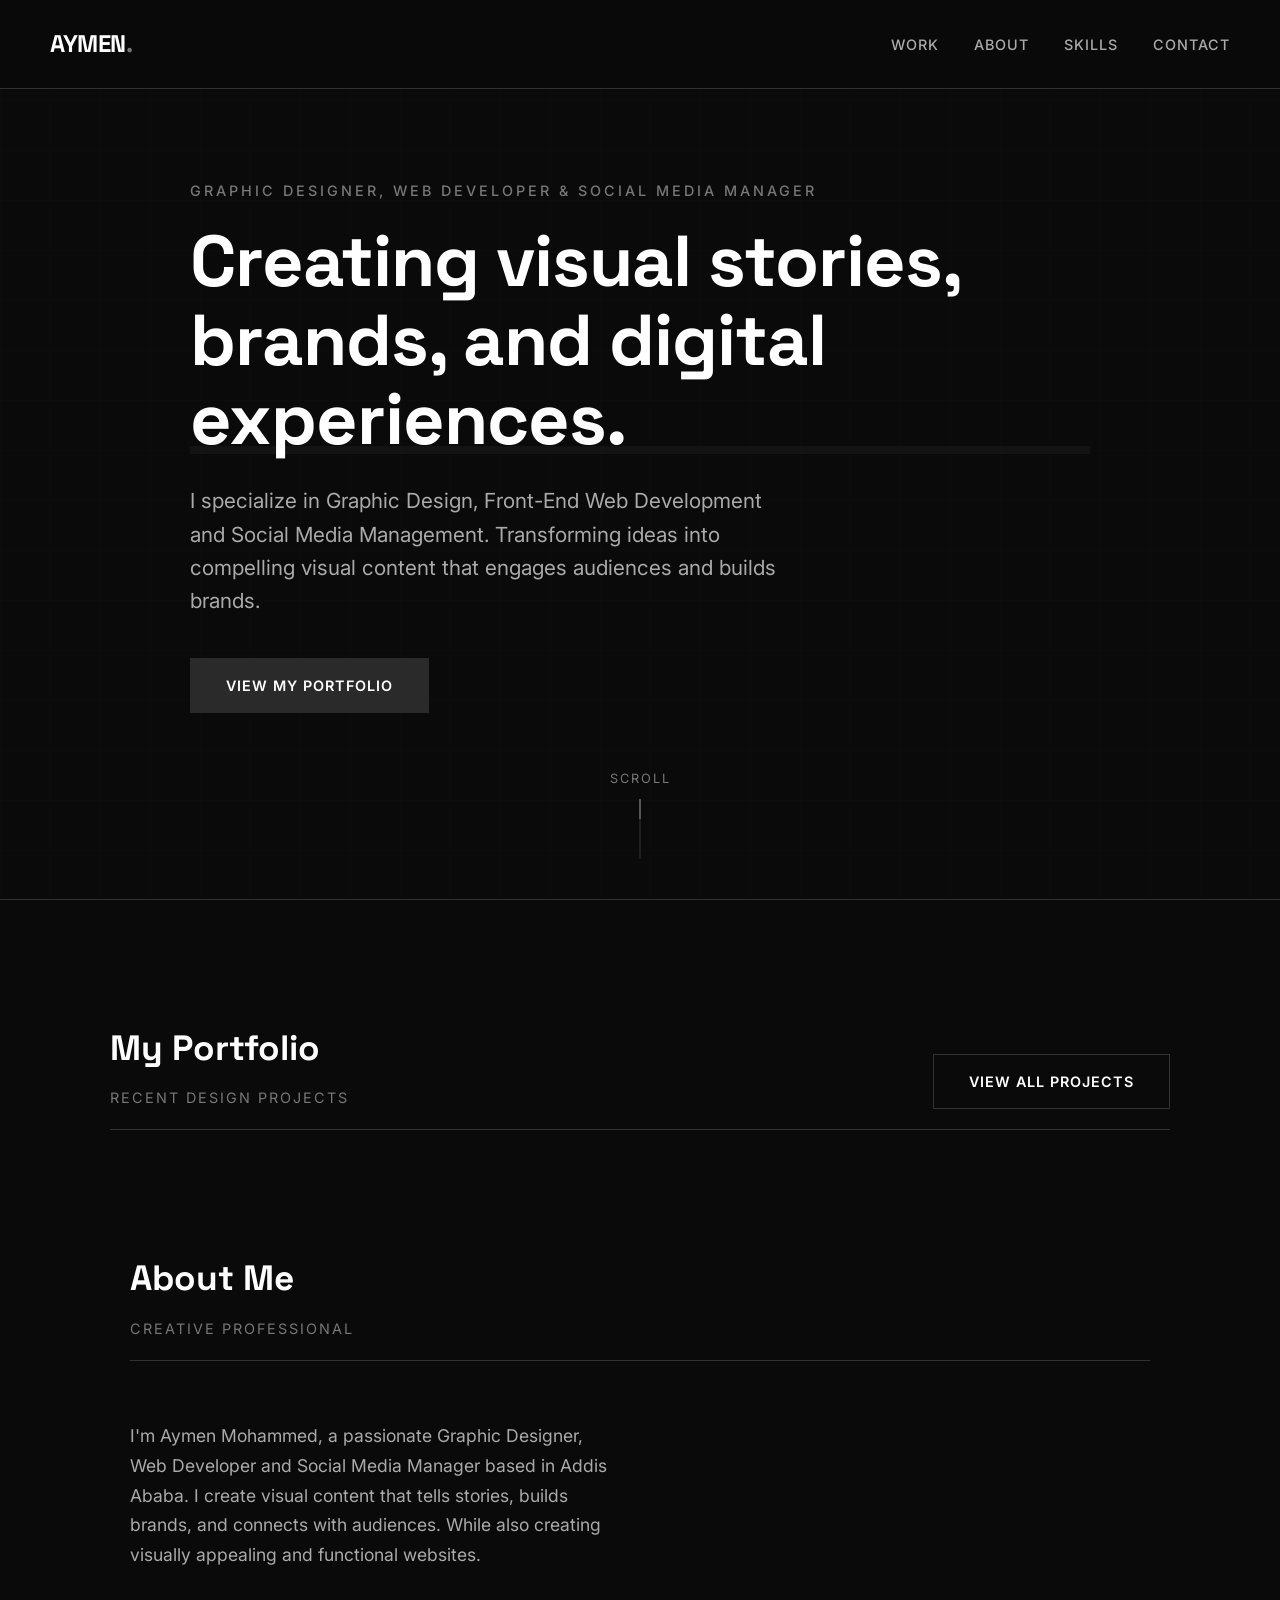
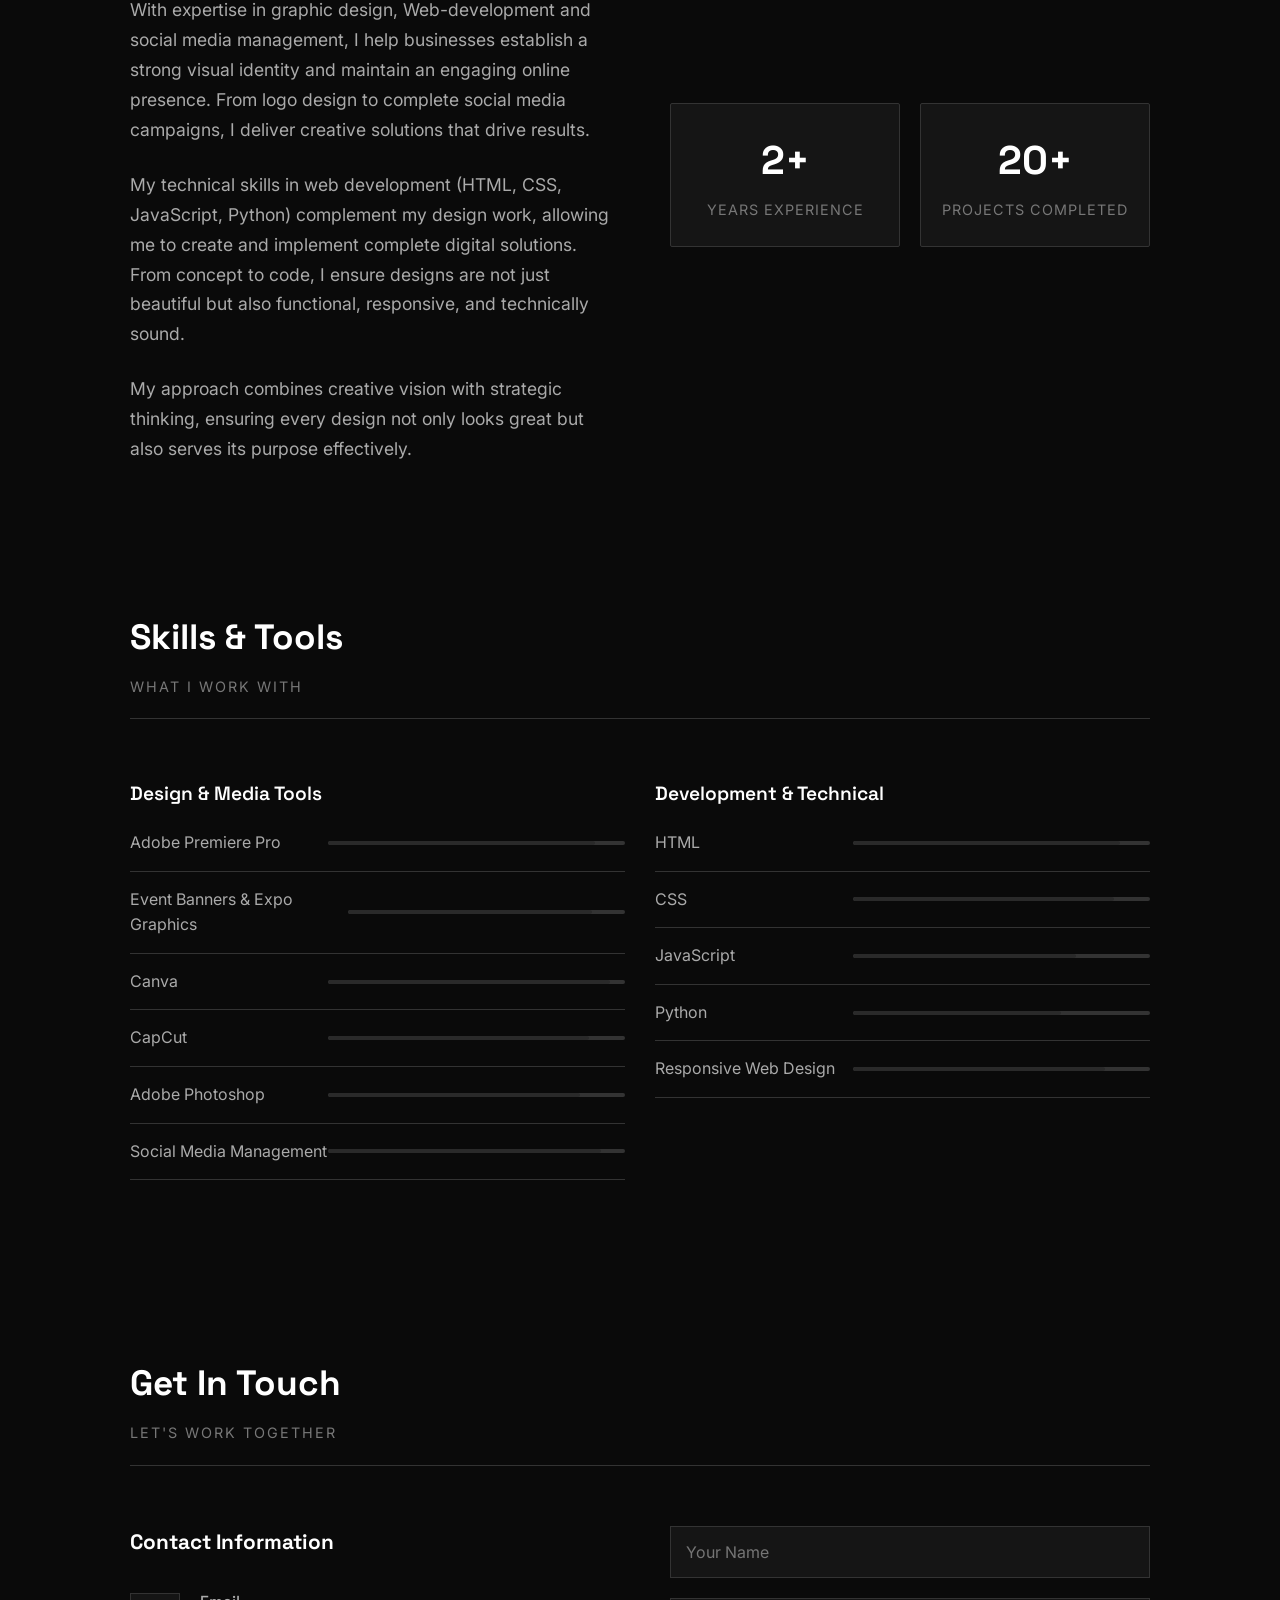
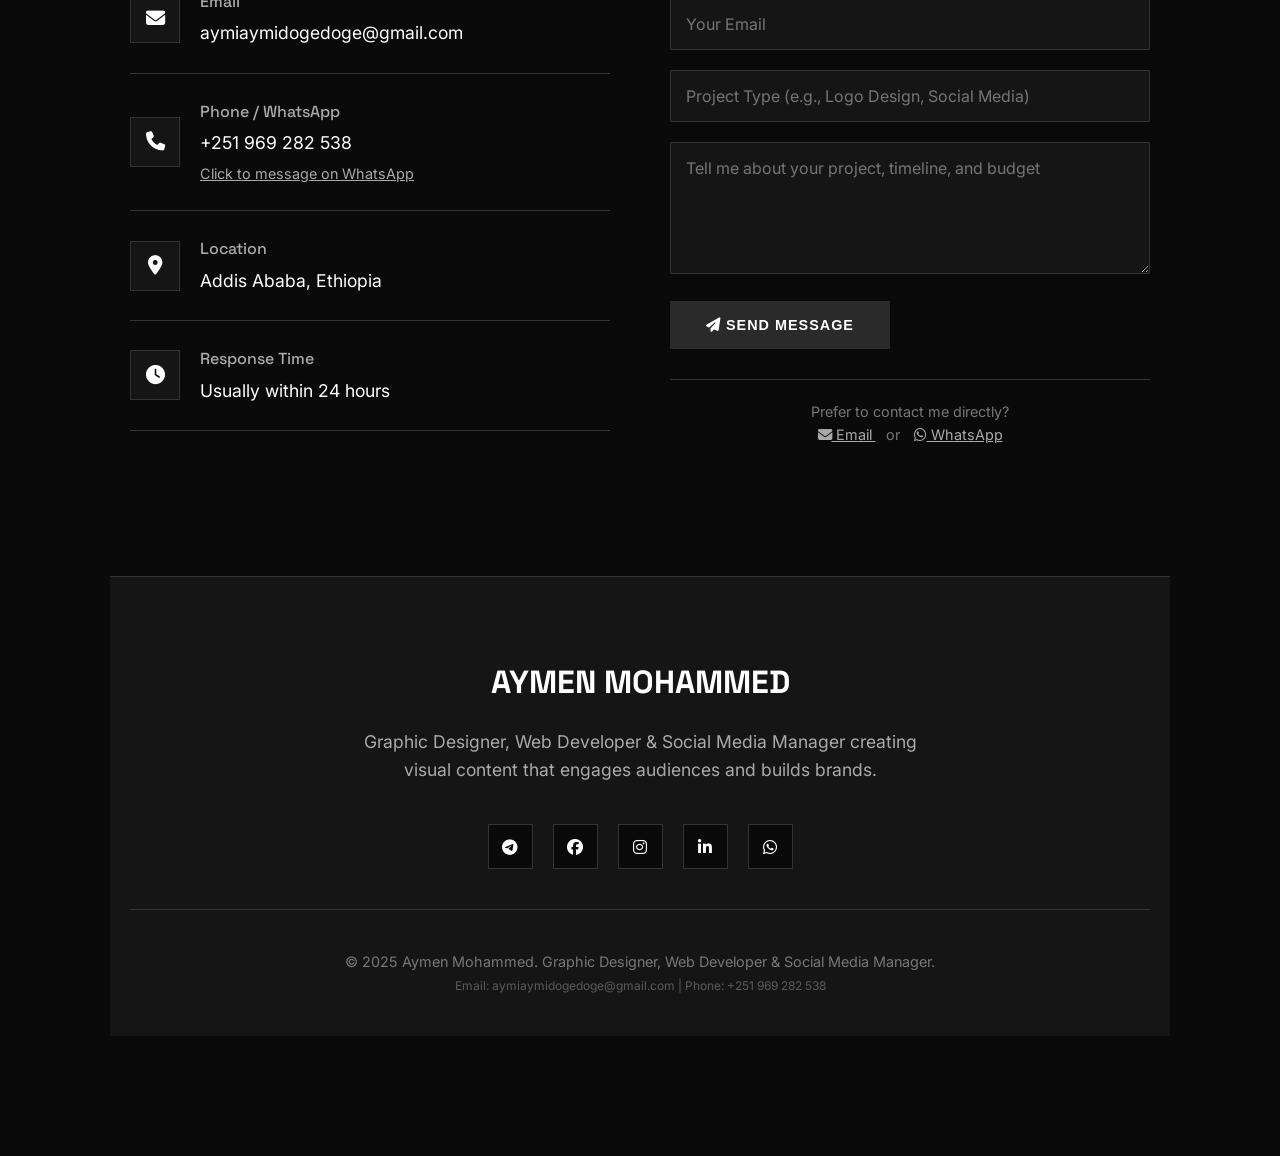
==== commit a72e186f: "Update index.html" ====
--- a/index.html
+++ b/index.html
@@ -807,7 +807,7 @@
       <div class="header-subtitle">Graphic Designer, Web Developer & Social Media Manager</div>
       <h1>Creating visual stories,<br><span class="header-highlight">brands, and digital experiences.</span></h1>
       <p>
-        I specialize in Graphic Design, Video Editing, Front-End Web Development and Social Media Management. 
+        I specialize in Graphic Design, Front-End Web Development and Social Media Management. 
         Transforming ideas into compelling visual content that engages audiences and builds brands.
       </p>
       <a href="#work" class="btn btn-primary">View My Portfolio</a>
@@ -1252,3 +1252,4 @@
   </script>
 </body>
 </html>
+
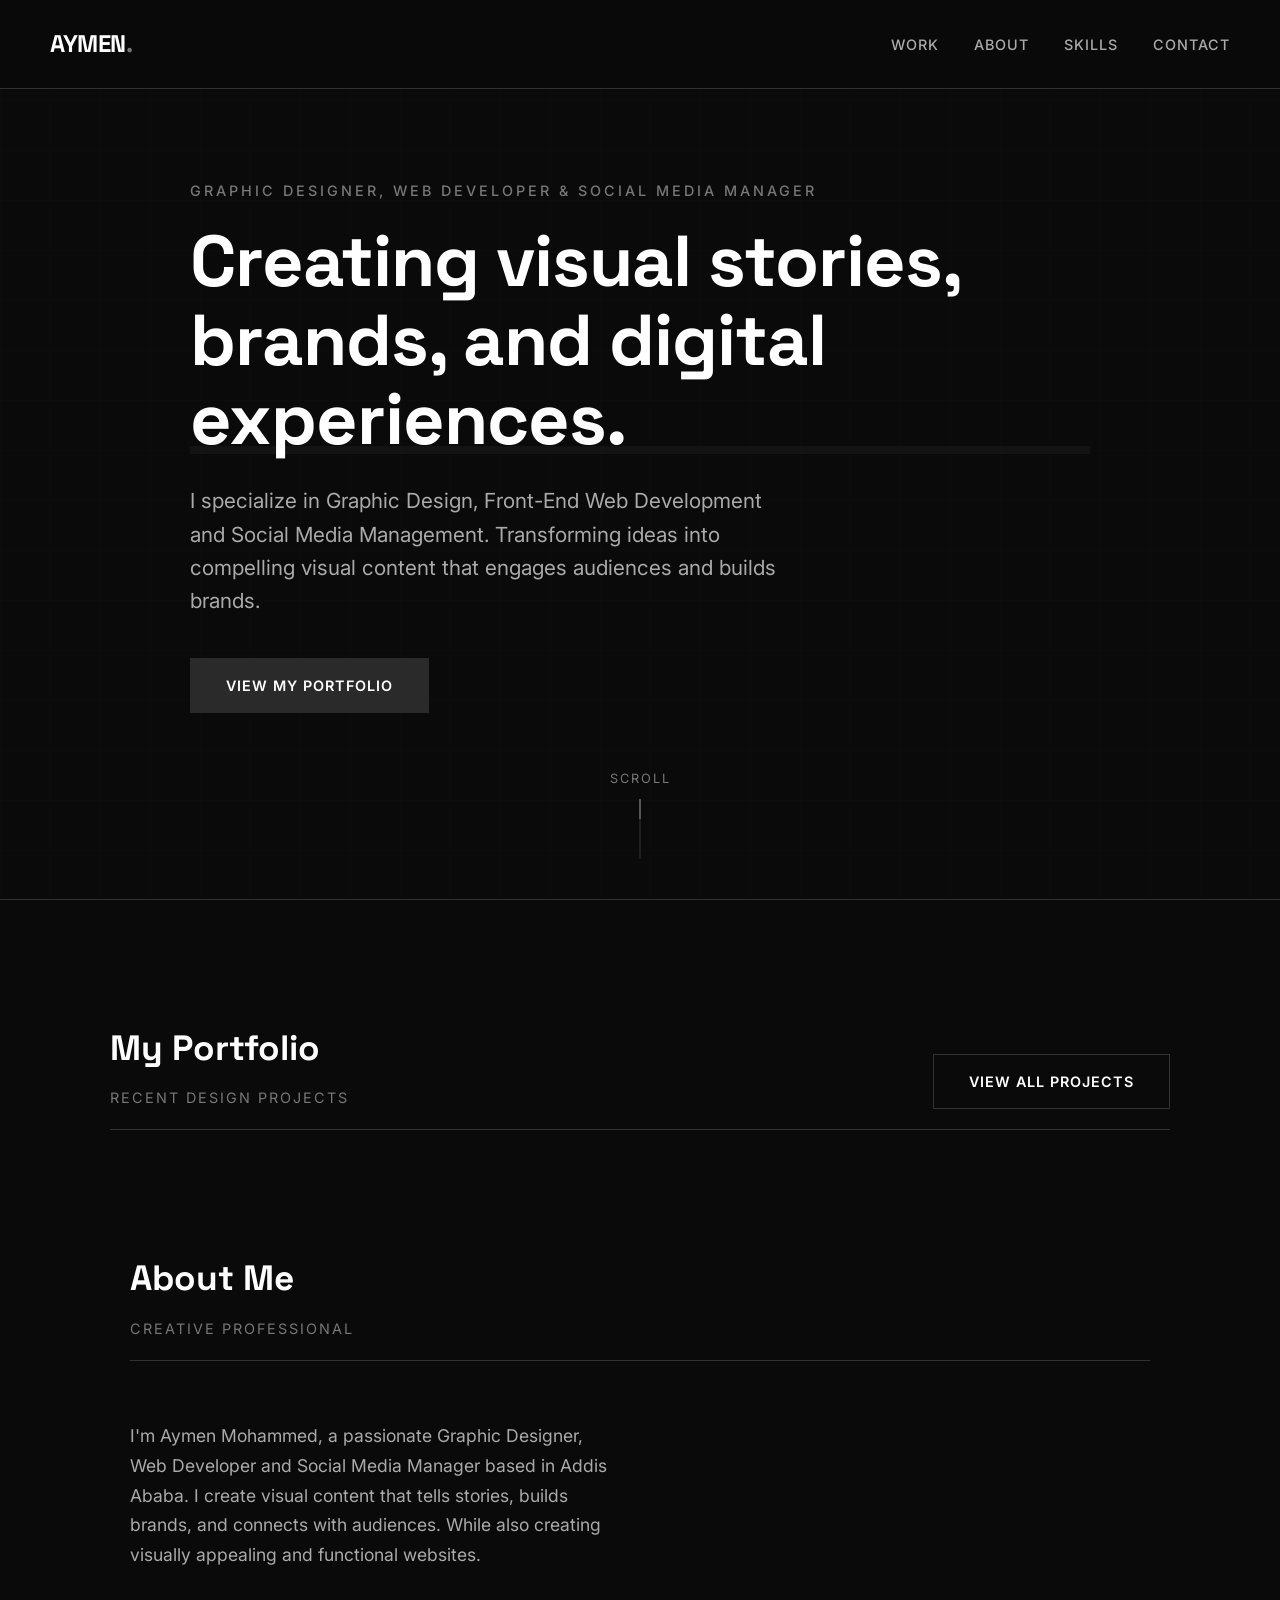
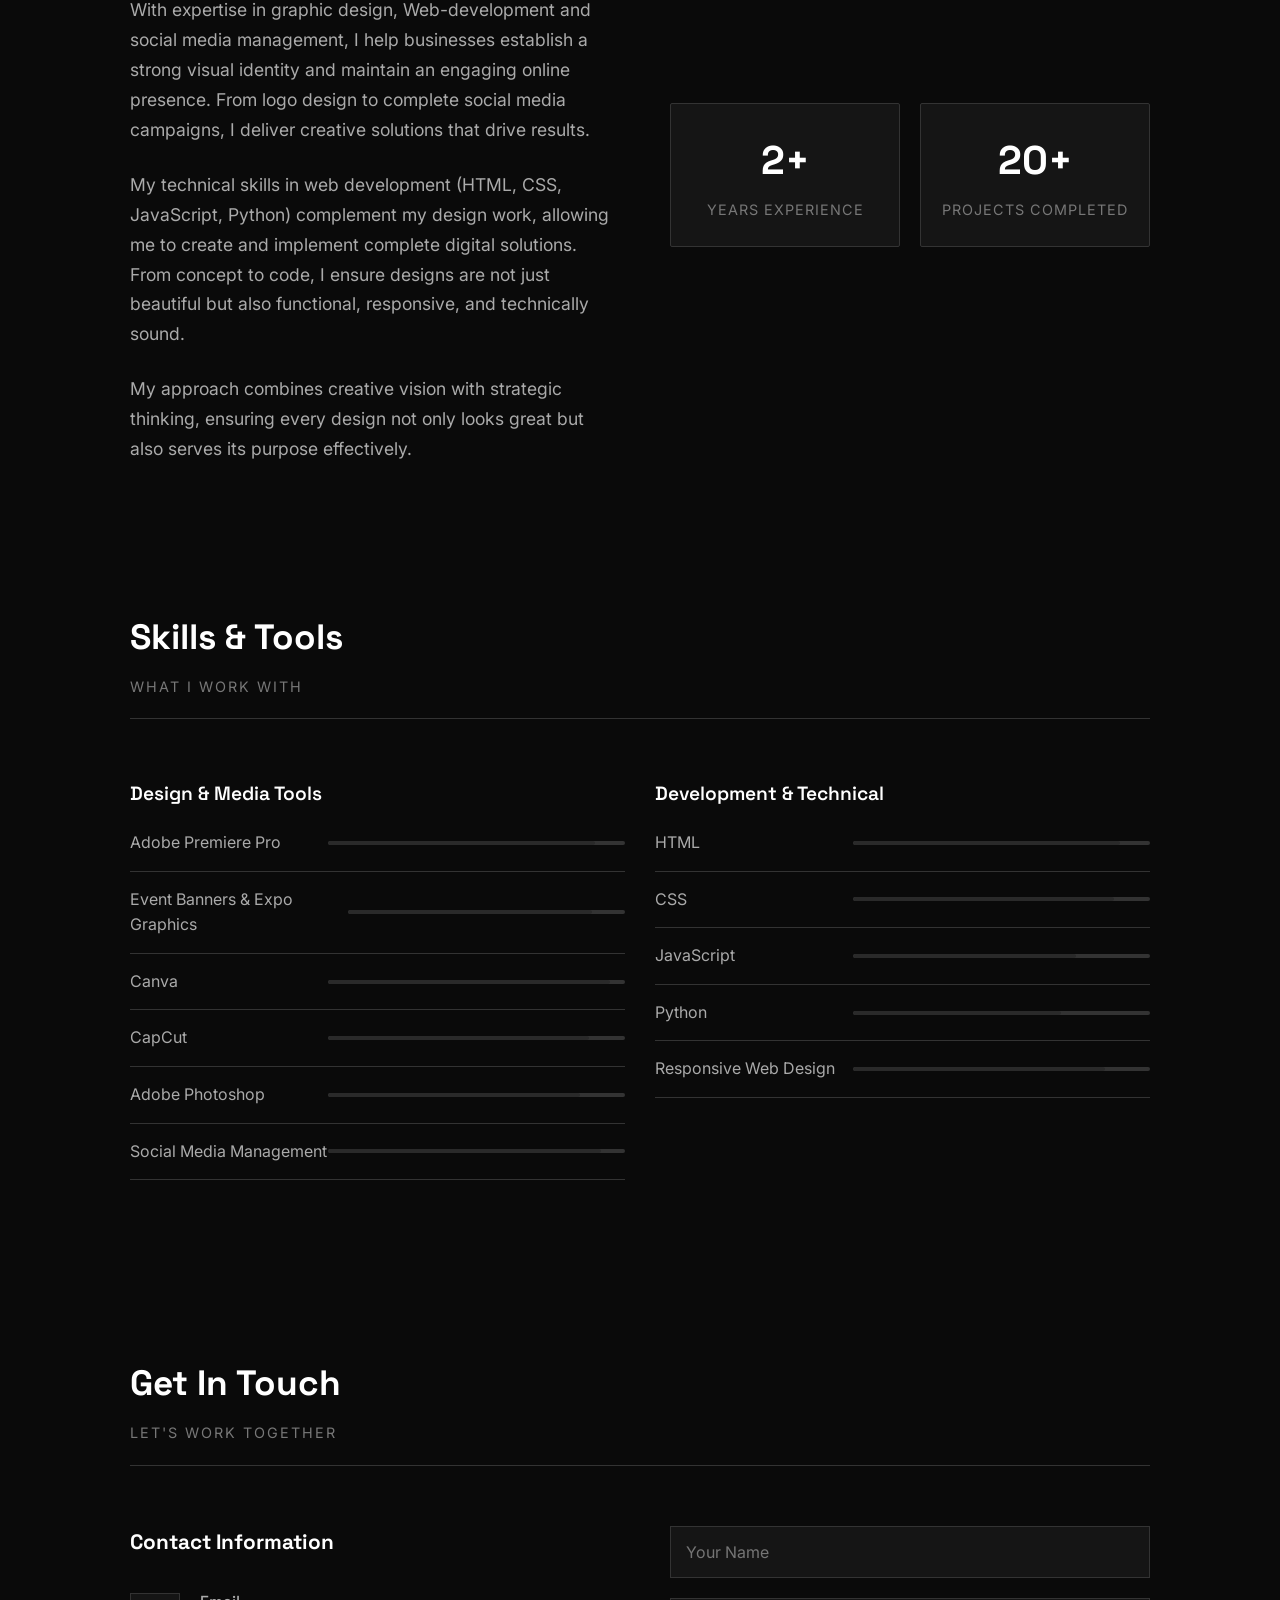
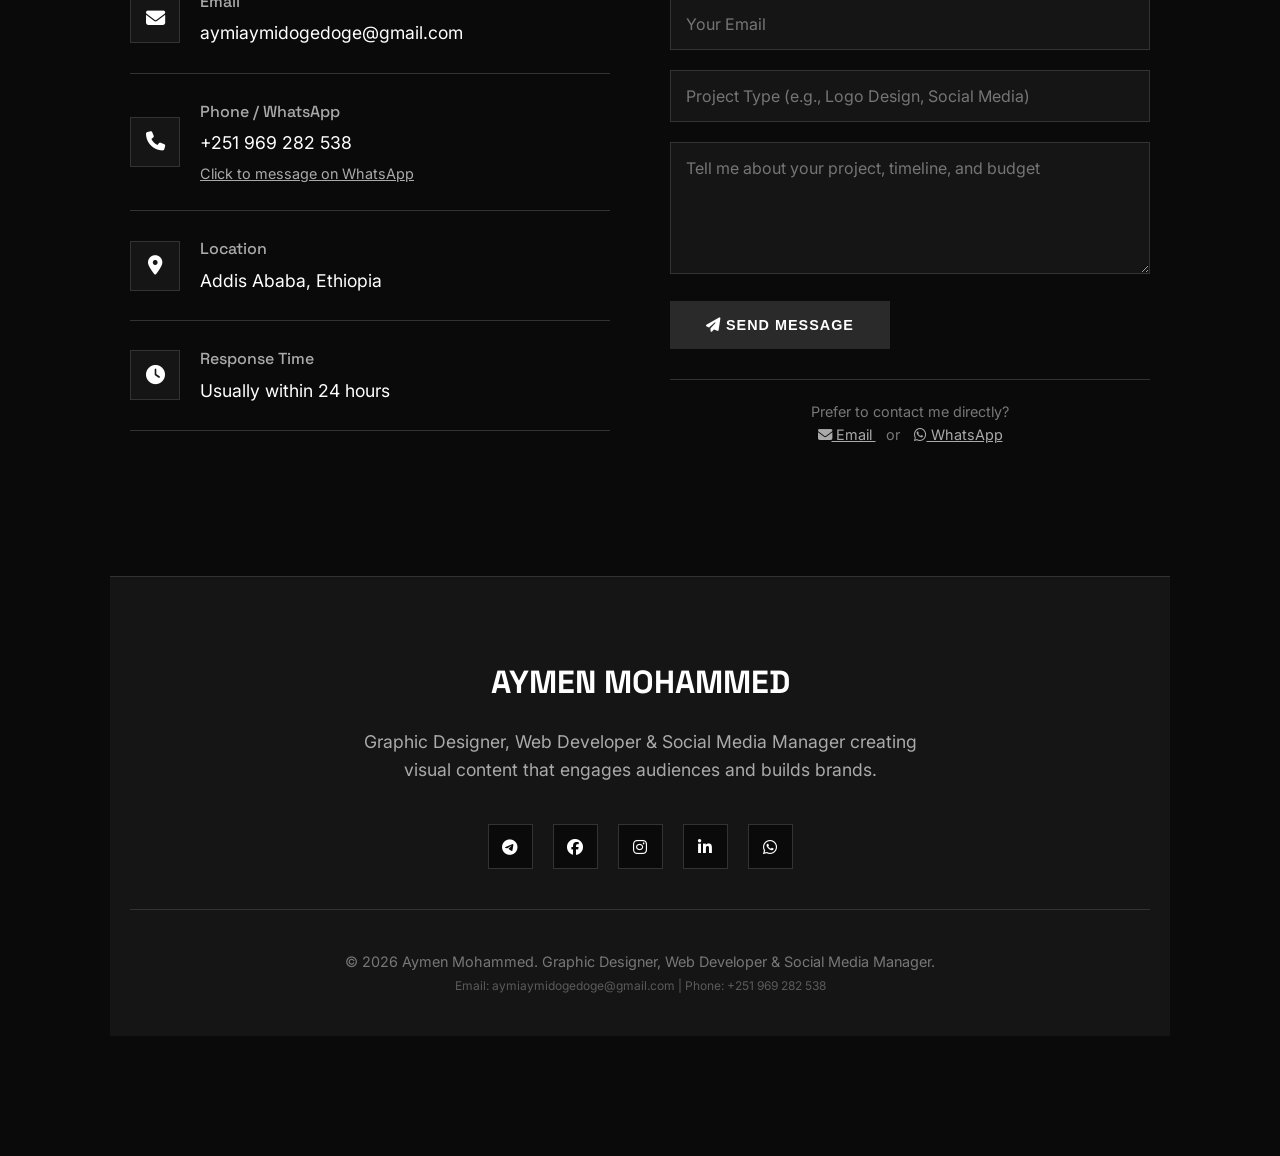
==== commit 239a358e: "Update index.html" ====
--- a/index.html
+++ b/index.html
@@ -1096,7 +1096,7 @@
       </div>
       
       <div class="copyright">
-        © 2025 Aymen Mohammed. Graphic Designer, Web Developer & Social Media Manager.<br>
+        © 2026 Aymen Mohammed. Graphic Designer, Web Developer & Social Media Manager.<br>
         <small style="opacity: 0.7;">Email: aymiaymidogedoge@gmail.com | Phone: +251 969 282 538</small>
       </div>
     </div>
